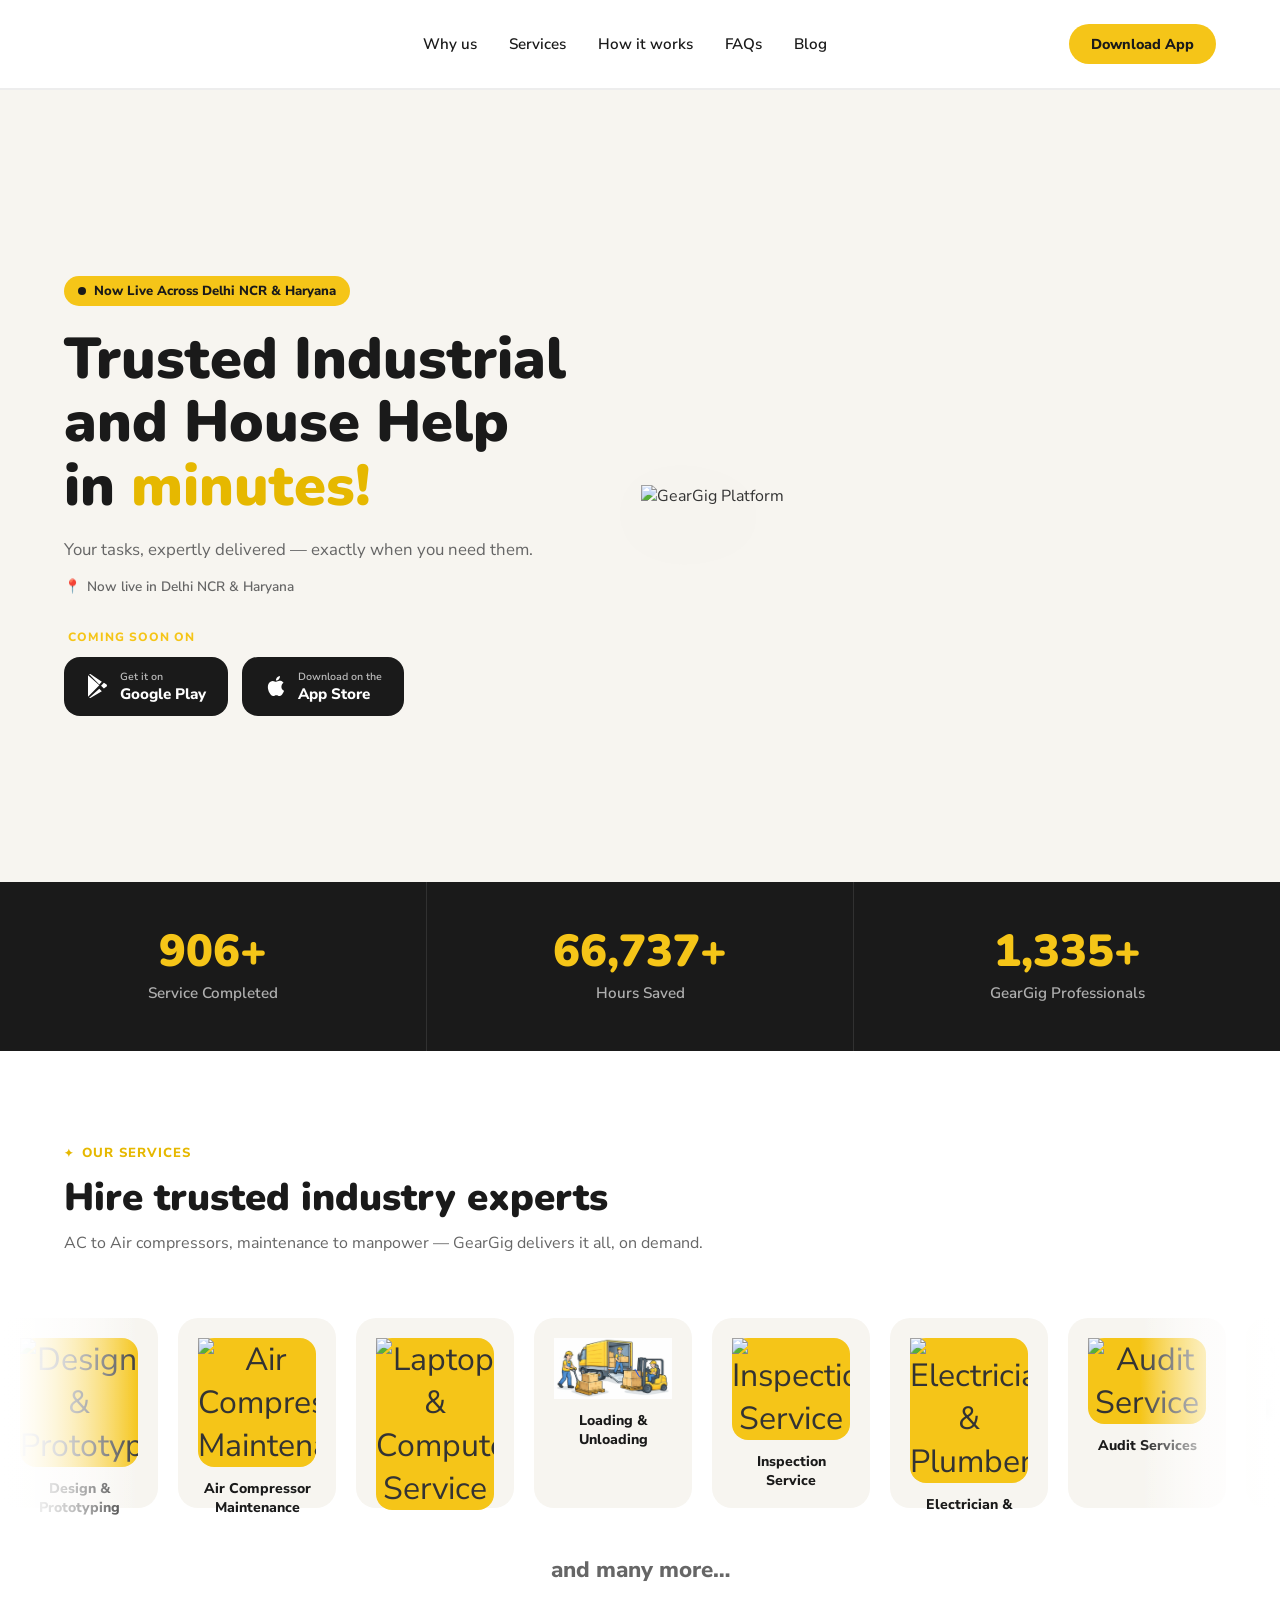
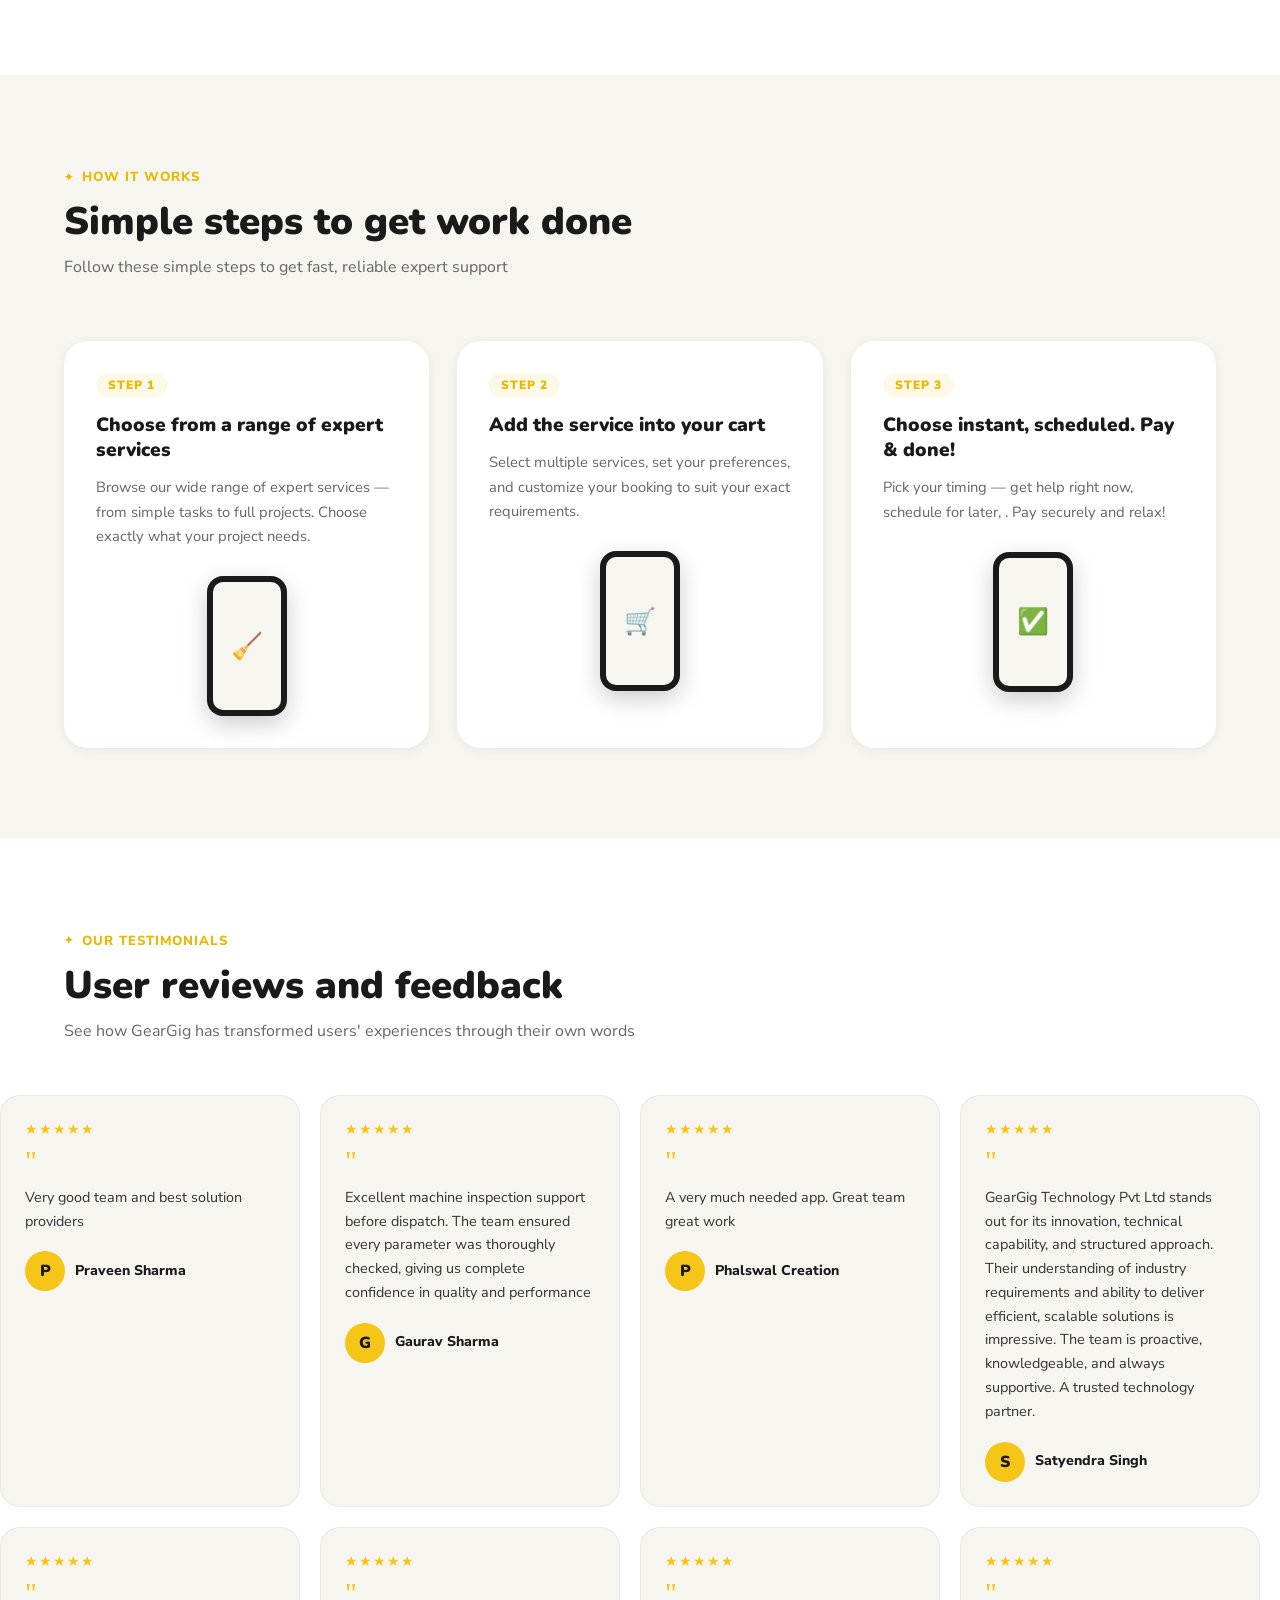
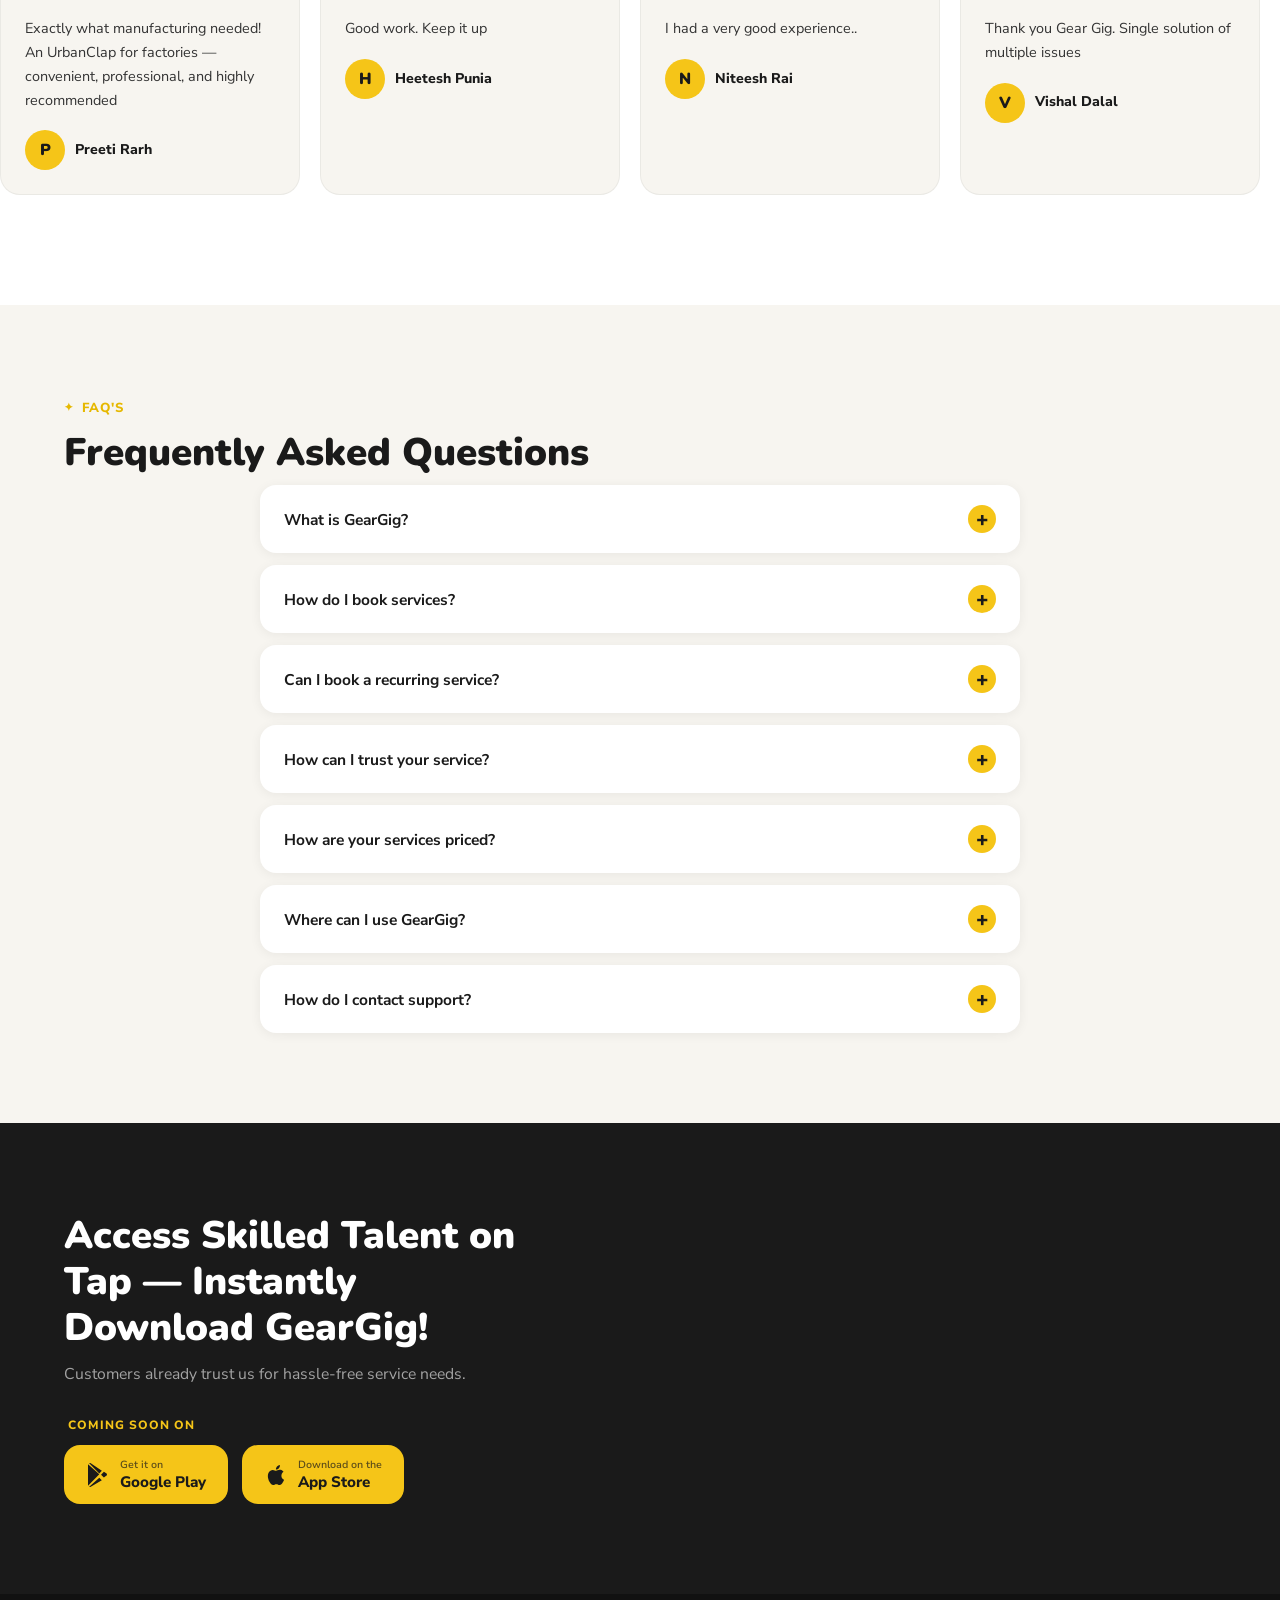
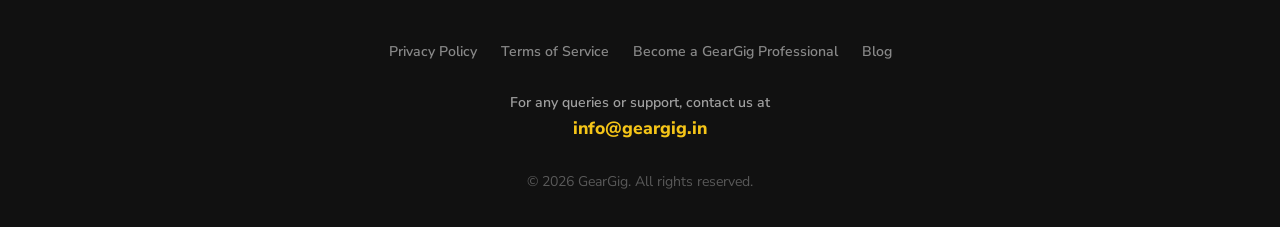
==== geargig/index.html @ 01d82524 "Initial commit - No APKs" ====
<!DOCTYPE html>
<html lang="en">

<head>
  <meta charset="UTF-8" />
  <meta name="viewport" content="width=device-width, initial-scale=1.0" />
  <meta name="description"
    content="GearGig — Trusted on-demand industrial and house help in minutes. Book verified professionals for sweeping, mopping, laundry, bathroom cleaning and more." />
  <meta name="theme-color" content="#F5C518" />
  <title>GearGig — Trusted Industrial and House Help in Minutes</title>

  <!-- Google Fonts -->
  <link rel="preconnect" href="https://fonts.googleapis.com" />
  <link rel="preconnect" href="https://fonts.gstatic.com" crossorigin />
  <link
    href="https://fonts.googleapis.com/css2?family=Nunito:wght@700;800;900&family=Nunito+Sans:wght@400;600;700;800&display=swap"
    rel="stylesheet" />

  <!-- Stylesheets — ORDER MATTERS -->
  <link rel="stylesheet" href="css/variables.css" />
  <link rel="stylesheet" href="css/base.css" />
  <link rel="stylesheet" href="css/navbar.css" />
  <link rel="stylesheet" href="css/hero.css" />
  <link rel="stylesheet" href="css/sections.css" />
</head>

<body>

  <!-- ═══════════════════════════════════════════
     NAVBAR
════════════════════════════════════════════ -->
  <nav class="navbar" id="navbar" role="navigation" aria-label="Main navigation">
    <div class="navbar__inner">

      <a href="#top" class="navbar__logo" aria-label="GearGig Home">
        <img src="./images/logo.png" alt="GearGig Logo" class="navbar__logo-img" />
      </a>

      <ul class="navbar__links" role="list">
        <li><a href="#proof">Why us</a></li>
        <li><a href="#services">Services</a></li>
        <li><a href="#how-it-works">How it works</a></li>
        <li><a href="#faq">FAQs</a></li>
        <li><a href="blog.html">Blog</a></li>
      </ul>

      <a href="/GearGig.apk" download class="navbar__cta">
        Download App
      </a>
      <button class="navbar__hamburger" id="hamburger" aria-label="Toggle menu" aria-expanded="false"
        aria-controls="mobile-menu">
        <span></span><span></span><span></span>
      </button>
    </div>

    <div class="navbar__mobile-menu" id="mobile-menu" role="menu">
      <a href="#proof" role="menuitem">Why us</a>
      <a href="#services" role="menuitem">Services</a>
      <a href="#how-it-works" role="menuitem">How it works</a>
      <a href="#faq" role="menuitem">FAQs</a>
      <a href="blog.html" role="menuitem">Blog</a>
      <a href="#cta" class="navbar__cta" role="menuitem">Download App</a>
    </div>
  </nav>


  <!-- ═══════════════════════════════════════════
     HERO
════════════════════════════════════════════ -->
  <section class="hero" id="top" aria-label="Hero">

    <div class="hero__content fade-in">
      <div class="hero__badge">
        <span class="hero__badge-dot"></span>
        Now Live Across Delhi NCR & Haryana
      </div>
      <h1 class="hero__heading">Trusted Industrial and House Help<br>in <em>minutes!</em></h1>
      <p class="hero__subtext">Your tasks, expertly delivered — exactly when you need them.</p>
      <p class="hero__cities">
        <span>📍</span>
        Now live in Delhi NCR & Haryana
      </p>
      <div class="hero__buttons">
        <div style="display:flex; flex-direction:column; gap:12px;">
          <span style="color:var(--clr-yellow); font-weight:800; font-size:0.75rem; text-transform:uppercase; letter-spacing:1px; margin-left:4px;">Coming Soon On</span>
          <div style="display:flex; gap:14px; flex-wrap:wrap;">
            <a href="#" class="btn-store" aria-label="Get GearGig on Google Play">
              <svg viewBox="0 0 24 24" xmlns="http://www.w3.org/2000/svg">
                <path
                  d="M3.18 23.76c.37.21.8.27 1.21.16l11.44-6.61-2.54-2.54-10.11 8.99zm17.03-10.75c.47-.3.79-.82.79-1.42 0-.6-.31-1.11-.77-1.41L17.9 8.84l-2.85 2.85 2.85 2.85 2.31-1.73zM4.39.08C3.98-.03 3.55.03 3.18.28L13.3 10.4l2.54-2.54L4.39.08zM2 1.37v21.26L13.3 11.33 2 1.37z" />
              </svg>
              <div class="btn-store__text"><small>Get it on</small><strong>Google Play</strong></div>
            </a>
            <a href="#" class="btn-store" aria-label="Download GearGig on the App Store">
              <svg viewBox="0 0 24 24" xmlns="http://www.w3.org/2000/svg">
                <path
                  d="M18.71 19.5c-.83 1.24-1.71 2.45-3.05 2.47-1.34.03-1.77-.79-3.29-.79-1.53 0-2 .77-3.27.82-1.31.05-2.3-1.32-3.14-2.53C4.25 17 2.94 12.45 4.7 9.39c.87-1.52 2.43-2.48 4.12-2.51 1.28-.02 2.5.87 3.29.87.78 0 2.26-1.07 3.8-.91.65.03 2.47.26 3.64 1.98-.09.06-2.17 1.28-2.15 3.81.03 3.02 2.65 4.03 2.68 4.04-.03.07-.42 1.44-1.38 2.83zM13 3.5c.73-.83 1.94-1.46 2.94-1.5.13 1.17-.34 2.35-1.04 3.19-.69.85-1.83 1.51-2.95 1.42-.15-1.15.41-2.35 1.05-3.11z" />
              </svg>
              <div class="btn-store__text"><small>Download on the</small><strong>App Store</strong></div>
            </a>
          </div>
        </div>
      </div>
    </div>

    <div class="hero__visual fade-in" style="transition-delay:0.2s">
      <img src="./images/image11.png" alt="GearGig Platform" class="hero__image" style="width:100%; max-width:550px; height:auto; filter: drop-shadow(0 20px 50px rgba(0,0,0,0.12));">
    </div>
  </section>


  <!-- ═══════════════════════════════════════════
     STATS
════════════════════════════════════════════ -->
  <section class="stats" id="proof" aria-label="Key Statistics">
    <div class="stats__item fade-in">
      <div class="stats__number" data-target="1000">0</div>
      <div class="stats__label">Service Completed</div>
    </div>
    <div class="stats__item fade-in" style="transition-delay:0.1s">
      <div class="stats__number" data-target="75000">0</div>
      <div class="stats__label">Hours Saved</div>
    </div>
    <div class="stats__item fade-in" style="transition-delay:0.2s">
      <div class="stats__number" data-target="1500">0</div>
      <div class="stats__label">GearGig Professionals</div>
    </div>
  </section>


  <!-- ═══════════════════════════════════════════
     SERVICES
════════════════════════════════════════════ -->
  <section class="services" id="services" aria-label="Our Services">
    <div class="services__header">
      <div class="section-label">Our Services</div>
      <h2 class="section-heading fade-in">Hire trusted industry experts</h2>
      <p class="section-subtext fade-in">AC to Air compressors, maintenance to manpower —
GearGig delivers it all, on demand.</p>
    </div>

    <div class="ticker-wrap" aria-hidden="true">
      <div class="ticker-wrap">
        <div class="ticker">
          <!-- Set 1 -->
          <div class="service-card">
            <div class="service-card__icon">
              <img src="./images/image4.jpeg" alt="Design & Prototyping" />
            </div>
            <h3 class="service-card__name">Design &amp; Prototyping</h3>
          </div>

          <div class="service-card">
            <div class="service-card__icon">
              <img src="./images/image3.jpeg" alt="Air Compressor Maintenance" />
            </div>
            <h3 class="service-card__name">Air Compressor Maintenance</h3>
          </div>

          <div class="service-card">
            <div class="service-card__icon">
              <img src="./images/image5.jpeg" alt="Laptop & Computer Service" />
            </div>
            <h3 class="service-card__name">Laptop &amp; Computer Service</h3>
          </div>

          <div class="service-card">
            <div class="service-card__icon">
              <img src="./images/image9.jpg" alt="Loading & Unloading" />
            </div>
            <h3 class="service-card__name">Loading &amp; Unloading</h3>
          </div>

          <div class="service-card">
            <div class="service-card__icon">
              <img src="./images/image8.jpeg" alt="Inspection Service" />
            </div>
            <h3 class="service-card__name">Inspection Service</h3>
          </div>

          <div class="service-card">
            <div class="service-card__icon">
              <img src="./images/image2.jpeg" alt="Electrician & Plumber" />
            </div>
            <h3 class="service-card__name">Electrician &amp; Plumber</h3>
          </div>

          <div class="service-card">
            <div class="service-card__icon">
              <img src="./images/image10.jpeg" alt="Audit Service" />
            </div>
            <h3 class="service-card__name">Audit Services</h3>
          </div>

          <div class="service-card">
            <div class="service-card__icon">
              <img src="./images/image12.jpg" alt="Industrial & Manpower" />
            </div>
            <h3 class="service-card__name">Industrial &amp; Manpower</h3>
          </div>

          <!-- Set 2 -->
          <div class="service-card" aria-hidden="true">
            <div class="service-card__icon">
              <img src="./images/image4.jpeg" alt="Design & Prototyping" />
            </div>
            <h3 class="service-card__name">Design &amp; Prototyping</h3>
          </div>

          <div class="service-card" aria-hidden="true">
            <div class="service-card__icon">
              <img src="./images/image3.jpeg" alt="Air Compressor Maintenance" />
            </div>
            <h3 class="service-card__name">Air Compressor Maintenance</h3>
          </div>

          <div class="service-card" aria-hidden="true">
            <div class="service-card__icon">
              <img src="./images/image5.jpeg" alt="Laptop & Computer Service" />
            </div>
            <h3 class="service-card__name">Laptop &amp; Computer Service</h3>
          </div>

          <div class="service-card" aria-hidden="true">
            <div class="service-card__icon">
              <img src="./images/image9.jpg" alt="Loading & Unloading" />
            </div>
            <h3 class="service-card__name">Loading &amp; Unloading</h3>
          </div>

          <div class="service-card" aria-hidden="true">
            <div class="service-card__icon">
              <img src="./images/image8.jpeg" alt="Inspection Service" />
            </div>
            <h3 class="service-card__name">Inspection Service</h3>
          </div>

          <div class="service-card" aria-hidden="true">
            <div class="service-card__icon">
              <img src="./images/image2.jpeg" alt="Electrician & Plumber" />
            </div>
            <h3 class="service-card__name">Electrician &amp; Plumber</h3>
          </div>

          <div class="service-card">
            <div class="service-card__icon">
              <img src="./images/image10.jpeg" alt="Audit Service" />
            </div>
            <h3 class="service-card__name">Audit Services</h3>
          </div>

          <div class="service-card">
            <div class="service-card__icon">
              <img src="./images/image12.jpg" alt="Industrial & Manpower" />
            </div>
            <h3 class="service-card__name">Industrial &amp; Manpower</h3>
          </div>
        </div>
      </div>
    </div>

    <p class="services__more">and many more…</p>
  </section>


  <!-- ═══════════════════════════════════════════
     HOW IT WORKS
════════════════════════════════════════════ -->
  <section class="how-it-works" id="how-it-works" aria-label="How It Works">
    <div class="section-label">How it works</div>
    <h2 class="section-heading fade-in">Simple steps to get work done</h2>
    <p class="section-subtext fade-in">Follow these simple steps to get fast, reliable expert support</p>

    <div class="steps-grid">
      <article class="step-card fade-in">
        <div class="step-card__number">Step 1</div>
        <h3 class="step-card__title">Choose from a range of expert services</h3>
        <p class="step-card__desc">Browse our wide range of expert services — from simple tasks to full projects. Choose exactly what your project needs.</p>
        <div class="step-card__illustration" aria-hidden="true">
          <div class="step-phone-mini">
            <div class="step-phone-mini__screen">🧹</div>
          </div>
        </div>
      </article>

      <article class="step-card fade-in" style="transition-delay:0.12s">
        <div class="step-card__number">Step 2</div>
        <h3 class="step-card__title">Add the service into your cart</h3>
        <p class="step-card__desc">Select multiple services, set your preferences, and customize your booking to suit
          your exact requirements.</p>
        <div class="step-card__illustration" aria-hidden="true">
          <div class="step-phone-mini">
            <div class="step-phone-mini__screen">🛒</div>
          </div>
        </div>
      </article>

      <article class="step-card fade-in" style="transition-delay:0.24s">
        <div class="step-card__number">Step 3</div>
        <h3 class="step-card__title">Choose instant, scheduled. Pay &amp; done!</h3>
        <p class="step-card__desc">Pick your timing — get help right now, schedule for later, 
          . Pay securely and relax!</p>
        <div class="step-card__illustration" aria-hidden="true">
          <div class="step-phone-mini">
            <div class="step-phone-mini__screen">✅</div>
          </div>
        </div>
      </article>
    </div>
  </section>


  <!-- ═══════════════════════════════════════════
     TESTIMONIALS
════════════════════════════════════════════ -->
  <section class="testimonials" id="testimonials" aria-label="User Reviews">
    <div class="testimonials__header">
      <div class="section-label">Our Testimonials</div>
      <h2 class="section-heading fade-in">User reviews and feedback</h2>
      <p class="section-subtext fade-in">See how GearGig has transformed users' experiences through their own words</p>
    </div>

    <!-- Row 1 — scrolls LEFT -->
    <div class="reviews-track" aria-hidden="true">
      <div class="reviews-row reviews-row--left">
        <article class="review-card">
          <div class="review-card__stars">★★★★★</div>
          <div class="review-card__quote">"</div>
          <p class="review-card__text">Very good team and best solution providers</p>
          <div class="review-card__author">
            <div class="review-card__avatar">P</div>
            <div>
              <div class="review-card__name">Praveen Sharma</div>
            </div>
          </div>
        </article>
        <article class="review-card">
          <div class="review-card__stars">★★★★★</div>
          <div class="review-card__quote">"</div>
          <p class="review-card__text">Excellent machine inspection support before dispatch. The team ensured every parameter was thoroughly checked, giving us complete confidence in quality and performance</p>
          <div class="review-card__author">
            <div class="review-card__avatar">G</div>
            <div>
              <div class="review-card__name">Gaurav Sharma</div>
            </div>
          </div>
        </article>
        <article class="review-card">
          <div class="review-card__stars">★★★★★</div>
          <div class="review-card__quote">"</div>
          <p class="review-card__text">A very much needed app. Great team great work</p>
          <div class="review-card__author">
            <div class="review-card__avatar">P</div>
            <div>
              <div class="review-card__name">Phalswal Creation</div>
            </div>
          </div>
        </article>
        <article class="review-card">
          <div class="review-card__stars">★★★★★</div>
          <div class="review-card__quote">"</div>
          <p class="review-card__text">GearGig Technology Pvt Ltd stands out for its innovation, technical capability, and structured approach. Their understanding of industry requirements and ability to deliver efficient, scalable solutions is impressive. The team is proactive, knowledgeable, and always supportive. A trusted technology partner.</p>
          <div class="review-card__author">
            <div class="review-card__avatar">S</div>
            <div>
              <div class="review-card__name">Satyendra Singh</div>
            </div>
          </div>
        </article>
        <article class="review-card">
          <div class="review-card__stars">★★★★☆</div>
          <div class="review-card__quote">"</div>
          <p class="review-card__text">Very good experience.. Very much Satisfied</p>
          <div class="review-card__author">
            <div class="review-card__avatar">A</div>
            <div>
              <div class="review-card__name">Asim Ansari</div>
            </div>
          </div>
        </article>
        <!-- Duplicate set for seamless loop -->
        <article class="review-card">
          <div class="review-card__stars">★★★★★</div>
          <div class="review-card__quote">"</div>
          <p class="review-card__text">Very good team and best solution providers</p>
          <div class="review-card__author">
            <div class="review-card__avatar">P</div>
            <div>
              <div class="review-card__name">Praveen Sharma</div>
            </div>
          </div>
        </article>
        <article class="review-card">
          <div class="review-card__stars">★★★★★</div>
          <div class="review-card__quote">"</div>
          <p class="review-card__text">Excellent machine inspection support before dispatch. The team ensured every parameter was thoroughly checked, giving us complete confidence in quality and performance</p>
          <div class="review-card__author">
            <div class="review-card__avatar">G</div>
            <div>
              <div class="review-card__name">Gaurav Sharma</div>
            </div>
          </div>
        </article>
        <article class="review-card">
          <div class="review-card__stars">★★★★★</div>
          <div class="review-card__quote">"</div>
          <p class="review-card__text">A very much needed app. Great team great work</p>
          <div class="review-card__author">
            <div class="review-card__avatar">P</div>
            <div>
              <div class="review-card__name">Phalswal Creation</div>
            </div>
          </div>
        </article>
        <article class="review-card">
          <div class="review-card__stars">★★★★★</div>
          <div class="review-card__quote">"</div>
          <p class="review-card__text">GearGig Technology Pvt Ltd stands out for its innovation, technical capability, and structured approach. Their understanding of industry requirements and ability to deliver efficient, scalable solutions is impressive. The team is proactive, knowledgeable, and always supportive. A trusted technology partner.</p>
          <div class="review-card__author">
            <div class="review-card__avatar">S</div>
            <div>
              <div class="review-card__name">Satyendra Singh</div>
            </div>
          </div>
        </article>
        <article class="review-card">
          <div class="review-card__stars">★★★★☆</div>
          <div class="review-card__quote">"</div>
          <p class="review-card__text">Very good experience.. Very much Satisfied</p>
          <div class="review-card__author">
            <div class="review-card__avatar">A</div>
            <div>
              <div class="review-card__name">Asim Ansari</div>
            </div>
          </div>
        </article>
      </div>
    </div>

    <!-- Row 2 — scrolls RIGHT -->
    <div class="reviews-track" aria-hidden="true">
      <div class="reviews-row reviews-row--right">
        <article class="review-card">
          <div class="review-card__stars">★★★★★</div>
          <div class="review-card__quote">"</div>
          <p class="review-card__text">Exactly what manufacturing needed! An UrbanClap for factories — convenient, professional, and highly recommended</p>
          <div class="review-card__author">
            <div class="review-card__avatar">P</div>
            <div>
              <div class="review-card__name">Preeti Rarh</div>
            </div>
          </div>
        </article>
        <article class="review-card">
          <div class="review-card__stars">★★★★★</div>
          <div class="review-card__quote">"</div>
          <p class="review-card__text">Good work. Keep it up</p>
          <div class="review-card__author">
            <div class="review-card__avatar">H</div>
            <div>
              <div class="review-card__name">Heetesh Punia</div>
            </div>
          </div>
        </article>
        <article class="review-card">
          <div class="review-card__stars">★★★★★</div>
          <div class="review-card__quote">"</div>
          <p class="review-card__text">I had a very good experience..</p>
          <div class="review-card__author">
            <div class="review-card__avatar">N</div>
            <div>
              <div class="review-card__name">Niteesh Rai</div>
            </div>
          </div>
        </article>
        <article class="review-card">
          <div class="review-card__stars">★★★★★</div>
          <div class="review-card__quote">"</div>
          <p class="review-card__text">Thank you Gear Gig. Single solution of multiple issues</p>
          <div class="review-card__author">
            <div class="review-card__avatar">V</div>
            <div>
              <div class="review-card__name">Vishal Dalal</div>
            </div>
          </div>
        </article>
        <article class="review-card">
          <div class="review-card__stars">★★★★★</div>
          <div class="review-card__quote">"</div>
          <p class="review-card__text">Very good service</p>
          <div class="review-card__author">
            <div class="review-card__avatar">A</div>
            <div>
              <div class="review-card__name">Amit Kumar</div>
            </div>
          </div>
        </article>
        <!-- Duplicate set for seamless loop -->
        <article class="review-card">
          <div class="review-card__stars">★★★★★</div>
          <div class="review-card__quote">"</div>
          <p class="review-card__text">Exactly what manufacturing needed! An UrbanClap for factories — convenient, professional, and highly recommended</p>
          <div class="review-card__author">
            <div class="review-card__avatar">P</div>
            <div>
              <div class="review-card__name">Preeti Rarh</div>
            </div>
          </div>
        </article>
        <article class="review-card">
          <div class="review-card__stars">★★★★★</div>
          <div class="review-card__quote">"</div>
          <p class="review-card__text">Good work. Keep it up</p>
          <div class="review-card__author">
            <div class="review-card__avatar">H</div>
            <div>
              <div class="review-card__name">Heetesh Punia</div>
            </div>
          </div>
        </article>
        <article class="review-card">
          <div class="review-card__stars">★★★★★</div>
          <div class="review-card__quote">"</div>
          <p class="review-card__text">I had a very good experience..</p>
          <div class="review-card__author">
            <div class="review-card__avatar">N</div>
            <div>
              <div class="review-card__name">Niteesh Rai</div>
            </div>
          </div>
        </article>
        <article class="review-card">
          <div class="review-card__stars">★★★★★</div>
          <div class="review-card__quote">"</div>
          <p class="review-card__text">Thank you Gear Gig. Single solution of multiple issues</p>
          <div class="review-card__author">
            <div class="review-card__avatar">V</div>
            <div>
              <div class="review-card__name">Vishal Dalal</div>
            </div>
          </div>
        </article>
        <article class="review-card">
          <div class="review-card__stars">★★★★★</div>
          <div class="review-card__quote">"</div>
          <p class="review-card__text">Very good service</p>
          <div class="review-card__author">
="review-card__avatar">A</div>
            <div>
              <div class="review-card__name">Amit Kumar</div>
            </div>
          </div>
        </article>
      </div>
    </div>
  </section>


  <!-- ═══════════════════════════════════════════
     FAQ
════════════════════════════════════════════ -->
  <section class="faq" id="faq" aria-label="Frequently Asked Questions">
    <div class="section-label">FAQ's</div>
    <h2 class="section-heading fade-in">Frequently Asked Questions</h2>

    <div class="faq__list">

      <div class="faq__item">
        <button class="faq__question" aria-expanded="false">
          What is GearGig?
          <span class="faq__toggle">+</span>
        </button>
        <div class="faq__answer">GearGig is an on-demand home services platform that connects you with verified,
          professional house help in minutes. Whether you need daily cleaning, deep cleaning, laundry, or bathroom
          scrubbing — GearGig has you covered with just a few taps.</div>
      </div>

      <div class="faq__item">
        <button class="faq__question" aria-expanded="false">
          How do I book services?
          <span class="faq__toggle">+</span>
        </button>
        <div class="faq__answer">Simply download the GearGig app, browse available services, add them to your cart,
          choose your timing (instant, scheduled, or recurring), and confirm your booking. Help arrives in minutes!
        </div>
      </div>

      <div class="faq__item">
        <button class="faq__question" aria-expanded="false">
          Can I book a recurring service?
          <span class="faq__toggle">+</span>
        </button>
        <div class="faq__answer">Yes! GearGig lets you set up recurring bookings — daily, weekly, or on a custom
          schedule. Your assigned professional shows up consistently so you never have to worry about your home.</div>
      </div>

      <div class="faq__item">
        <button class="faq__question" aria-expanded="false">
          How can I trust your service?
          <span class="faq__toggle">+</span>
        </button>
        <div class="faq__answer">All GearGig Professionals undergo thorough background verification and training before
          joining our platform. Your safety and satisfaction are our top priorities, and every professional is rated
          after each visit.</div>
      </div>

      <div class="faq__item">
        <button class="faq__question" aria-expanded="false">
          How are your services priced?
          <span class="faq__toggle">+</span>
        </button>
        <div class="faq__answer">GearGig offers transparent, competitive pricing with no hidden charges. You can see the
          exact cost before confirming your booking — great value guaranteed.</div>
      </div>

      <div class="faq__item">
        <button class="faq__question" aria-expanded="false">
          Where can I use GearGig?
          <span class="faq__toggle">+</span>
        </button>
        <div class="faq__answer">GearGig is currently live in Delhi NCR, Bengaluru, Mumbai, Hyderabad, Chennai, Pune,
          and Kolkata. We're rapidly expanding to more cities — stay tuned!</div>
      </div>

      <div class="faq__item">
        <button class="faq__question" aria-expanded="false">
          How do I contact support?
          <span class="faq__toggle">+</span>
        </button>
        <div class="faq__answer">Reach our support team through the Help section in the GearGig app, or email us at
          support@geargig.com. We're available 7 days a week.</div>
      </div>

    </div>
  </section>


  <!-- ═══════════════════════════════════════════
     CTA BANNER
════════════════════════════════════════════ -->
  <section class="cta-banner" id="cta" aria-label="Download App">
    <div>
      <h2 class="cta-banner__heading">Access Skilled Talent on Tap — Instantly<br>Download GearGig!</h2>
      <p class="cta-banner__subtext">Customers already trust us for hassle-free service needs.</p>
      <div class="cta-banner__buttons">
        <div style="display:flex; flex-direction:column; gap:12px;">
          <span style="color:var(--clr-yellow); font-weight:800; font-size:0.75rem; text-transform:uppercase; letter-spacing:1px; margin-left:4px;">Coming Soon On</span>
          <div style="display:flex; gap:14px; flex-wrap:wrap;">
            <a href="#" class="btn-store btn-store--yellow" aria-label="Get GearGig on Google Play">
              <svg viewBox="0 0 24 24" xmlns="http://www.w3.org/2000/svg">
                <path
                  d="M3.18 23.76c.37.21.8.27 1.21.16l11.44-6.61-2.54-2.54-10.11 8.99zm17.03-10.75c.47-.3.79-.82.79-1.42 0-.6-.31-1.11-.77-1.41L17.9 8.84l-2.85 2.85 2.85 2.85 2.31-1.73zM4.39.08C3.98-.03 3.55.03 3.18.28L13.3 10.4l2.54-2.54L4.39.08zM2 1.37v21.26L13.3 11.33 2 1.37z" />
              </svg>
              <div class="btn-store__text"><small>Get it on</small><strong>Google Play</strong></div>
            </a>
            <a href="#" class="btn-store btn-store--yellow" aria-label="Download GearGig on the App Store">
              <svg viewBox="0 0 24 24" xmlns="http://www.w3.org/2000/svg">
                <path
                  d="M18.71 19.5c-.83 1.24-1.71 2.45-3.05 2.47-1.34.03-1.77-.79-3.29-.79-1.53 0-2 .77-3.27.82-1.31.05-2.3-1.32-3.14-2.53C4.25 17 2.94 12.45 4.7 9.39c.87-1.52 2.43-2.48 4.12-2.51 1.28-.02 2.5.87 3.29.87.78 0 2.26-1.07 3.8-.91.65.03 2.47.26 3.64 1.98-.09.06-2.17 1.28-2.15 3.81.03 3.02 2.65 4.03 2.68 4.04-.03.07-.42 1.44-1.38 2.83zM13 3.5c.73-.83 1.94-1.46 2.94-1.5.13 1.17-.34 2.35-1.04 3.19-.69.85-1.83 1.51-2.95 1.42-.15-1.15.41-2.35 1.05-3.11z" />
              </svg>
              <div class="btn-store__text"><small>Download on the</small><strong>App Store</strong></div>
            </a>
          </div>
        </div>
      </div>
    </div>
  </section>


  <!-- ═══════════════════════════════════════════
     FOOTER
════════════════════════════════════════════ -->
  <footer class="footer" role="contentinfo">
    
    <nav class="footer__links" aria-label="Footer navigation">
      <a href="privacy-policy.html">Privacy Policy</a>
      <a href="terms-of-service.html">Terms of Service</a>
      <a href="app-release.apk" download>Become a GearGig Professional</a>
      <a href="blog.html">Blog</a>
    </nav>
    <div class="footer__contact">
      <p>For any queries or support, contact us at</p>
      <a href="mailto:info@geargig.in">info@geargig.in</a>
    </div>
    <p class="footer__copy">© 2026 GearGig. All rights reserved.</p>
  </footer>


  <!-- ═══════════════════════════════════════════
     SCRIPTS — deferred, end of body
════════════════════════════════════════════ -->
  <script src="js/navbar.js"></script>
  <script src="js/animations.js"></script>
  <script src="js/faq.js"></script>

</body>

</html>
---- geargig/css/variables.css ----
/* ============================================
   GearGig — Design Tokens & CSS Variables
   ============================================ */

:root {
  /* Brand Colors */
  --clr-yellow:       #F5C518;
  --clr-yellow-dark:  #e6b800;
  --clr-yellow-light: #fef9e7;
  --clr-black:        #111111;
  --clr-dark:         #1a1a1a;
  --clr-gray-bg:      #f7f5f0;
  --clr-white:        #ffffff;
  --clr-text:         #333333;
  --clr-text-light:   #666666;
  --clr-text-muted:   rgba(255,255,255,0.6);

  /* Typography */
  --font-display: 'Nunito', sans-serif;
  --font-body:    'Nunito Sans', sans-serif;

  /* Spacing */
  --space-xs:  8px;
  --space-sm:  14px;
  --space-md:  24px;
  --space-lg:  40px;
  --space-xl:  60px;
  --space-2xl: 90px;

  /* Border Radius */
  --radius-sm:   8px;
  --radius-md:   16px;
  --radius-lg:   24px;
  --radius-xl:   36px;
  --radius-pill: 50px;

  /* Shadows */
  --shadow-sm: 0 2px 12px rgba(0,0,0,0.06);
  --shadow-md: 0 8px 30px rgba(0,0,0,0.12);
  --shadow-lg: 0 16px 48px rgba(0,0,0,0.16);
  --shadow-xl: 0 40px 80px rgba(0,0,0,0.25);

  /* Transitions */
  --transition-fast:   0.2s ease;
  --transition-normal: 0.35s ease;
  --transition-slow:   0.6s ease;

  /* Layout */
  --section-pad: 90px 5%;
}
---- geargig/css/base.css ----
/* ============================================
   GearGig — Reset & Base
   ============================================ */

*, *::before, *::after {
  margin: 0; padding: 0; box-sizing: border-box;
}

html { scroll-behavior: smooth; font-size: 16px; }

body {
  font-family: var(--font-body);
  color: var(--clr-text);
  background: var(--clr-white);
  overflow-x: hidden;
  -webkit-font-smoothing: antialiased;
}

img, svg { display: block; max-width: 100%; }
a  { text-decoration: none; color: inherit; }
ul { list-style: none; }
button { cursor: pointer; border: none; background: none; font-family: inherit; }

/* ── Shared section labels ── */
.section-label {
  display: inline-flex; align-items: center; gap: 8px;
  font-weight: 800; font-size: 0.82rem;
  color: var(--clr-yellow-dark);
  letter-spacing: 1px; text-transform: uppercase; margin-bottom: 14px;
}
.section-label::before { content: "✦"; font-size: 0.7rem; }

.section-heading {
  font-family: var(--font-display); font-weight: 900;
  font-size: clamp(1.8rem, 3vw, 2.6rem);
  color: var(--clr-dark); line-height: 1.15; margin-bottom: 10px;
}

.section-subtext {
  color: var(--clr-text-light); font-size: 1rem;
  line-height: 1.7; margin-bottom: 50px;
}

/* ── Store buttons (reused in hero + cta) ── */
.btn-store {
  display: inline-flex; align-items: center; gap: 10px;
  background: var(--clr-dark); color: var(--clr-white);
  padding: 12px 22px; border-radius: var(--radius-md);
  transition: transform var(--transition-fast), box-shadow var(--transition-fast);
  flex-shrink: 0;
}
.btn-store:hover { transform: translateY(-3px); box-shadow: 0 8px 24px rgba(0,0,0,0.25); }
.btn-store svg { width: 24px; height: 24px; fill: var(--clr-white); flex-shrink: 0; }
.btn-store__text small { display: block; font-size: 0.65rem; font-weight: 600; opacity: 0.7; }
.btn-store__text strong { display: block; font-size: 0.95rem; font-weight: 800; }

.btn-store--yellow { background: var(--clr-yellow); color: var(--clr-dark); }
.btn-store--yellow svg { fill: var(--clr-dark); }
.btn-store--yellow:hover { box-shadow: 0 8px 24px rgba(245,197,24,0.45); }

/* ── Scroll fade-in ── */
.fade-in {
  opacity: 0; transform: translateY(28px);
  transition: opacity var(--transition-slow), transform var(--transition-slow);
}
.fade-in.visible { opacity: 1; transform: translateY(0); }
---- geargig/css/navbar.css ----
/* ============================================
   GearGig — Navbar
   ============================================ */

.navbar {
  position: sticky; top: 0; z-index: 200;
  background: rgba(255,255,255,0.97);
  backdrop-filter: blur(12px);
  border-bottom: 1px solid rgba(0,0,0,0.07);
}

.navbar__inner {
  display: flex; align-items: center; justify-content: space-between;
  padding: 14px 5%; max-width: 1280px; margin: 0 auto;
}

/* Logo */
.navbar__logo { display: flex; align-items: center; gap: 10px; }
/* Navbar logo container */
.navbar__logo {
  display: flex;
  align-items: center;
  text-decoration: none;
  height: 60px; /* match your navbar height */
}

/* Logo image styling */
.navbar__logo-img {
  height: 200px;
  width: auto;
  object-fit: contain;
  display: block;
  transition: transform 0.3s ease, opacity 0.3s ease;
}

/* Hover effect */
.navbar__logo:hover .navbar__logo-img {
  transform: scale(1.05);
  opacity: 0.9;
}
.navbar__logo-text {
  font-family: var(--font-display); font-weight: 900;
  font-size: 1.6rem; color: var(--clr-dark); letter-spacing: -0.5px;
}

/* Links */
.navbar__links { display: flex; align-items: center; gap: 32px; }
.navbar__links a {
  font-weight: 600; font-size: 0.95rem; color: var(--clr-dark);
  position: relative; transition: color var(--transition-fast);
}
.navbar__links a::after {
  content: ''; position: absolute; bottom: -3px; left: 0;
  width: 0; height: 2px; background: var(--clr-yellow);
  border-radius: 2px; transition: width var(--transition-fast);
}
.navbar__links a:hover { color: var(--clr-yellow-dark); }
.navbar__links a:hover::after { width: 100%; }

/* CTA */
.navbar__cta {
  background: var(--clr-yellow); color: var(--clr-dark);
  font-weight: 800; font-size: 0.9rem;
  padding: 10px 22px; border-radius: var(--radius-pill);
  transition: transform var(--transition-fast), box-shadow var(--transition-fast);
}
.navbar__cta:hover { transform: translateY(-2px); box-shadow: 0 6px 20px rgba(245,197,24,0.5); }

/* Hamburger */
.navbar__hamburger {
  display: none; flex-direction: column; gap: 5px; padding: 4px;
}
.navbar__hamburger span {
  display: block; width: 24px; height: 2.5px;
  background: var(--clr-dark); border-radius: 2px;
  transition: transform var(--transition-fast), opacity var(--transition-fast);
}
.navbar__hamburger.active span:nth-child(1) { transform: translateY(7.5px) rotate(45deg); }
.navbar__hamburger.active span:nth-child(2) { opacity: 0; }
.navbar__hamburger.active span:nth-child(3) { transform: translateY(-7.5px) rotate(-45deg); }

/* Mobile Menu */
.navbar__mobile-menu {
  display: flex; flex-direction: column;
  background: var(--clr-white);
  border-top: 1px solid rgba(0,0,0,0.07);
  padding: 0 5%;
  max-height: 0; overflow: hidden;
  transition: max-height var(--transition-normal), padding var(--transition-normal);
}
.navbar__mobile-menu.open { max-height: 360px; padding: 12px 5% 20px; }
.navbar__mobile-menu a {
  font-weight: 700; font-size: 1rem; color: var(--clr-dark);
  padding: 12px 0; border-bottom: 1px solid rgba(0,0,0,0.06);
  transition: color var(--transition-fast);
}
.navbar__mobile-menu a:hover { color: var(--clr-yellow-dark); }
.navbar__mobile-menu .navbar__cta {
  margin-top: 14px; text-align: center; border-radius: var(--radius-md);
  border-bottom: none;
}

@media (max-width: 768px) {
  .navbar__links, .navbar__cta { display: none; }
  .navbar__hamburger { display: flex; }
}
---- geargig/css/hero.css ----
/* ============================================
   GearGig — Hero Section
   ============================================ */

.hero {
  background: var(--clr-gray-bg);
  padding: 80px 5% 60px;
  display: flex; align-items: center;
  justify-content: space-between; gap: 40px;
  min-height: 88vh; overflow: hidden;
}

/* Left */
.hero__content { max-width: 540px; flex: 1; }

.hero__badge {
  display: inline-flex; align-items: center; gap: 8px;
  background: var(--clr-yellow); color: var(--clr-dark);
  font-weight: 800; font-size: 0.82rem;
  padding: 6px 14px; border-radius: var(--radius-pill);
  margin-bottom: 22px;
}
.hero__badge-dot {
  width: 8px; height: 8px; background: var(--clr-dark);
  border-radius: 50%; animation: dot-pulse 2s infinite;
}
@keyframes dot-pulse {
  0%,100% { transform: scale(1); opacity: 1; }
  50%      { transform: scale(1.5); opacity: 0.5; }
}

.hero__heading {
  font-family: var(--font-display); font-weight: 900;
  font-size: clamp(2.4rem, 4.5vw, 3.8rem);
  line-height: 1.1; color: var(--clr-dark); margin-bottom: 18px;
}
.hero__heading em { font-style: normal; color: var(--clr-yellow-dark); }

.hero__subtext {
  font-size: 1.05rem; color: var(--clr-text-light);
  line-height: 1.7; margin-bottom: 12px;
}

.hero__cities {
  font-size: 0.85rem; color: var(--clr-text-light); font-weight: 600;
  margin-bottom: 32px; display: flex; align-items: flex-start; gap: 6px; line-height: 1.5;
}

.hero__buttons { display: flex; gap: 14px; flex-wrap: wrap; }

/* Right — Visual Asset */
.hero__visual {
  flex: 1.2; max-width: 600px; position: relative;
  display: flex; justify-content: center;
  align-items: center;
}

.hero__image {
  width: 100%;
  height: auto;
  object-fit: contain;
  animation: float 6s ease-in-out infinite;
}

@keyframes float {
  0%, 100% { transform: translateY(0); }
  50% { transform: translateY(-15px); }
}

/* Floating cards (Hidden as requested) */
.float-card {
  display: none;
}

@media (max-width: 768px) {
  .hero { flex-direction: column; text-align: center; min-height: auto; padding: 60px 5% 50px; }
  .hero__cities, .hero__buttons { justify-content: center; }
  .hero__visual { display: none; }
}
---- geargig/css/sections.css ----
/* ============================================
   GearGig — All Sections
   ============================================ */

/* ══ STATS ══════════════════════════════════ */
.stats {
  background: var(--clr-dark);
  display: flex; justify-content: center; flex-wrap: wrap;
}
.stats__item {
  flex: 1; min-width: 200px; text-align: center;
  padding: 48px 20px;
  border-right: 1px solid rgba(255,255,255,0.1);
}
.stats__item:last-child { border-right: none; }
.stats__number {
  font-family: var(--font-display); font-weight: 900;
  font-size: 2.8rem; color: var(--clr-yellow); line-height: 1;
}
.stats__label {
  font-size: 0.95rem; color: rgba(255,255,255,0.65);
  margin-top: 8px; font-weight: 600;
}

/* ══ SERVICES ════════════════════════════════ */
.services {
  padding: var(--space-2xl) 0;
  background: var(--clr-white); overflow: hidden;
}
.services__header { padding: 0 5%; margin-bottom: 46px; }

.ticker-wrap { position: relative; overflow: hidden; }
.ticker-wrap::before,
.ticker-wrap::after {
  content: ''; position: absolute; top: 0;
  width: 140px; height: 100%; z-index: 2; pointer-events: none;
}
.ticker-wrap::before { left: 0;  background: linear-gradient(to right, var(--clr-white), transparent); }
.ticker-wrap::after  { right: 0; background: linear-gradient(to left,  var(--clr-white), transparent); }

.ticker {
  display: flex; gap: 20px; width: max-content;
  animation: ticker-slide 30s linear infinite;
  padding: 10px 0;
}
.ticker:hover { animation-play-state: paused; }
@keyframes ticker-slide {
  from { transform: translateX(0); }
  to   { transform: translateX(-50%); }
}

.service-card {
  height: 190px; background: var(--clr-gray-bg); border-radius: 20px;
  padding: 20px; width: 158px; flex-shrink: 0; text-align: center;
  transition: transform var(--transition-fast), box-shadow var(--transition-fast);
}
.service-card:hover { transform: translateY(-6px); box-shadow: var(--shadow-lg); }
.service-card__icon {
  border-radius: var(--radius-md);
  background: var(--clr-yellow); margin: 0 auto 12px;
  display: flex; align-items: center; justify-content: center; font-size: 2rem;
}
.service-card__name { font-weight: 800; font-size: 0.88rem; color: var(--clr-dark); }

.services__more {
  text-align: center; margin-top: 36px; padding: 0 5%;
  font-size: 1.4rem; font-weight: 800; color: var(--clr-text-light);
}

/* ══ HOW IT WORKS ════════════════════════════ */
.how-it-works {
  padding: var(--space-2xl) 5%;
  background: var(--clr-gray-bg);
}
.steps-grid {
  display: grid;
  grid-template-columns: repeat(auto-fit, minmax(280px, 1fr));
  gap: 28px; margin-top: 60px;
}
.step-card {
  background: var(--clr-white); border-radius: var(--radius-lg);
  padding: 32px; box-shadow: var(--shadow-sm);
  transition: transform var(--transition-fast), box-shadow var(--transition-fast);
}
.step-card:hover { transform: translateY(-4px); box-shadow: var(--shadow-md); }
.step-card__number {
  display: inline-block; font-weight: 900; font-size: 0.75rem;
  color: var(--clr-yellow-dark); letter-spacing: 1px; text-transform: uppercase;
  background: var(--clr-yellow-light); padding: 4px 12px;
  border-radius: var(--radius-pill); margin-bottom: 16px;
}
.step-card__title {
  font-family: var(--font-display); font-weight: 900;
  font-size: 1.2rem; color: var(--clr-dark); margin-bottom: 12px; line-height: 1.3;
}
.step-card__desc { color: var(--clr-text-light); font-size: 0.92rem; line-height: 1.65; }
.step-card__illustration {
  margin-top: 28px; display: flex; justify-content: center;
}
.step-phone-mini {
  width: 80px; height: 140px; background: var(--clr-dark);
  border-radius: var(--radius-md); display: flex; align-items: center;
  justify-content: center; box-shadow: 0 8px 24px rgba(0,0,0,0.2);
}
.step-phone-mini__screen {
  width: 68px; height: 128px; background: var(--clr-gray-bg);
  border-radius: 10px; display: flex; align-items: center;
  justify-content: center; font-size: 1.6rem;
}

/* ══ TESTIMONIALS ════════════════════════════ */
.testimonials {
  padding: var(--space-2xl) 0;
  background: var(--clr-white); overflow: hidden;
}
.testimonials__header { padding: 0 5%; margin-bottom: 50px; }

.reviews-track { overflow: hidden; margin-bottom: 20px; }
.reviews-row   { display: flex; gap: 20px; width: max-content; }
.reviews-row--left  { animation: row-left  36s linear infinite; }
.reviews-row--right { animation: row-right 42s linear infinite; }
.reviews-row:hover  { animation-play-state: paused; }
@keyframes row-left  { from { transform: translateX(0);    } to { transform: translateX(-50%); } }
@keyframes row-right { from { transform: translateX(-50%); } to { transform: translateX(0);    } }

.review-card {
  background: var(--clr-gray-bg); border-radius: 20px;
  padding: 24px; width: 300px; flex-shrink: 0;
  border: 1px solid rgba(0,0,0,0.05);
  transition: transform var(--transition-fast);
}
.review-card:hover { transform: translateY(-4px); }
.review-card__stars { color: var(--clr-yellow); font-size: 0.85rem; margin-bottom: 8px; letter-spacing: 1px; }
.review-card__quote { font-size: 1.8rem; color: var(--clr-yellow); font-family: Georgia, serif; line-height: 1; margin-bottom: 10px; }
.review-card__text  { font-size: 0.9rem; color: var(--clr-text); line-height: 1.65; margin-bottom: 18px; }
.review-card__author { display: flex; align-items: center; gap: 10px; }
.review-card__avatar {
  width: 40px; height: 40px; border-radius: 50%;
  background: var(--clr-yellow); display: flex; align-items: center;
  justify-content: center; font-family: var(--font-display);
  font-weight: 900; font-size: 1rem; color: var(--clr-dark); flex-shrink: 0;
}
.review-card__name     { font-weight: 800; font-size: 0.88rem; color: var(--clr-dark); line-height: 1.2; }
.review-card__location { font-size: 0.78rem; color: var(--clr-text-light); }

/* ══ FAQ ═════════════════════════════════════ */
.faq { padding: var(--space-2xl) 5%; background: var(--clr-gray-bg); }
.faq__list {
  max-width: 760px; margin: 0 auto;
  display: flex; flex-direction: column; gap: 12px;
}
.faq__item {
  background: var(--clr-white); border-radius: var(--radius-md);
  overflow: hidden; box-shadow: var(--shadow-sm);
}
.faq__question {
  width: 100%; padding: 20px 24px;
  display: flex; justify-content: space-between; align-items: center;
  font-weight: 700; font-size: 0.97rem; color: var(--clr-dark);
  gap: 16px; text-align: left;
  transition: background var(--transition-fast);
}
.faq__question:hover { background: rgba(0,0,0,0.015); }
.faq__toggle {
  width: 28px; height: 28px; background: var(--clr-yellow);
  border-radius: 50%; display: flex; align-items: center;
  justify-content: center; font-size: 1.3rem; font-weight: 900;
  line-height: 1; flex-shrink: 0; color: var(--clr-dark);
  transition: transform var(--transition-normal);
}
.faq__answer {
  max-height: 0; overflow: hidden; padding: 0 24px;
  font-size: 0.92rem; color: var(--clr-text-light); line-height: 1.75;
  transition: max-height var(--transition-normal), padding var(--transition-normal);
}
.faq__item.open .faq__toggle  { transform: rotate(45deg); }
.faq__item.open .faq__answer  { max-height: 250px; padding: 0 24px 22px; }

/* ══ CTA BANNER ══════════════════════════════ */
.cta-banner {
  background: var(--clr-dark); padding: var(--space-2xl) 5%;
  display: flex; align-items: center;
  justify-content: space-between; gap: 40px; flex-wrap: wrap;
}
.cta-banner__heading {
  font-family: var(--font-display); font-weight: 900;
  font-size: clamp(1.6rem, 3vw, 2.4rem);
  color: var(--clr-white); max-width: 500px; line-height: 1.2;
}
.cta-banner__subtext { color: var(--clr-text-muted); margin-top: 12px; font-size: 0.98rem; }
.cta-banner__buttons { display: flex; gap: 14px; flex-wrap: wrap; margin-top: 32px; }

/* ══ FOOTER ══════════════════════════════════ */
.footer {
  background: var(--clr-black); color: rgba(255,255,255,0.5);
  padding: 48px 5% 36px; display: flex; flex-direction: column;
  align-items: center; text-align: center; gap: 32px; font-size: 0.88rem;
}
.footer__logo { font-family: var(--font-display); font-weight: 900; color: var(--clr-white); font-size: 1.5rem; margin-bottom: 8px; }
.footer__links { display: flex; gap: 24px; flex-wrap: wrap; justify-content: center; }
.footer__links a { color: rgba(255,255,255,0.5); font-weight: 600; transition: color var(--transition-fast); }
.footer__links a:hover { color: var(--clr-yellow); }

.footer__contact {
  width: 100%;
  text-align: center;
}
.footer__contact p {
  color: rgba(255,255,255,0.6);
  font-weight: 600;
  margin-bottom: 4px;
}
.footer__contact a {
  color: var(--clr-yellow);
  font-weight: 800;
  font-size: 1.1rem;
  transition: transform var(--transition-fast);
  display: inline-block;
}
.footer__contact a:hover {
  transform: scale(1.05);
}

.footer__copy { color: rgba(255,255,255,0.3); width: 100%; text-align: center; }

/* ══ RESPONSIVE ══════════════════════════════ */
@media (max-width: 768px) {
  .stats__item { min-width: 150px; padding: 32px 16px; }
  .steps-grid  { grid-template-columns: 1fr; }
  .cta-banner  { flex-direction: column; text-align: center; }
  .cta-banner__buttons { justify-content: center; }
  .footer { flex-direction: column; text-align: center; }
  .footer__links { justify-content: center; }
}
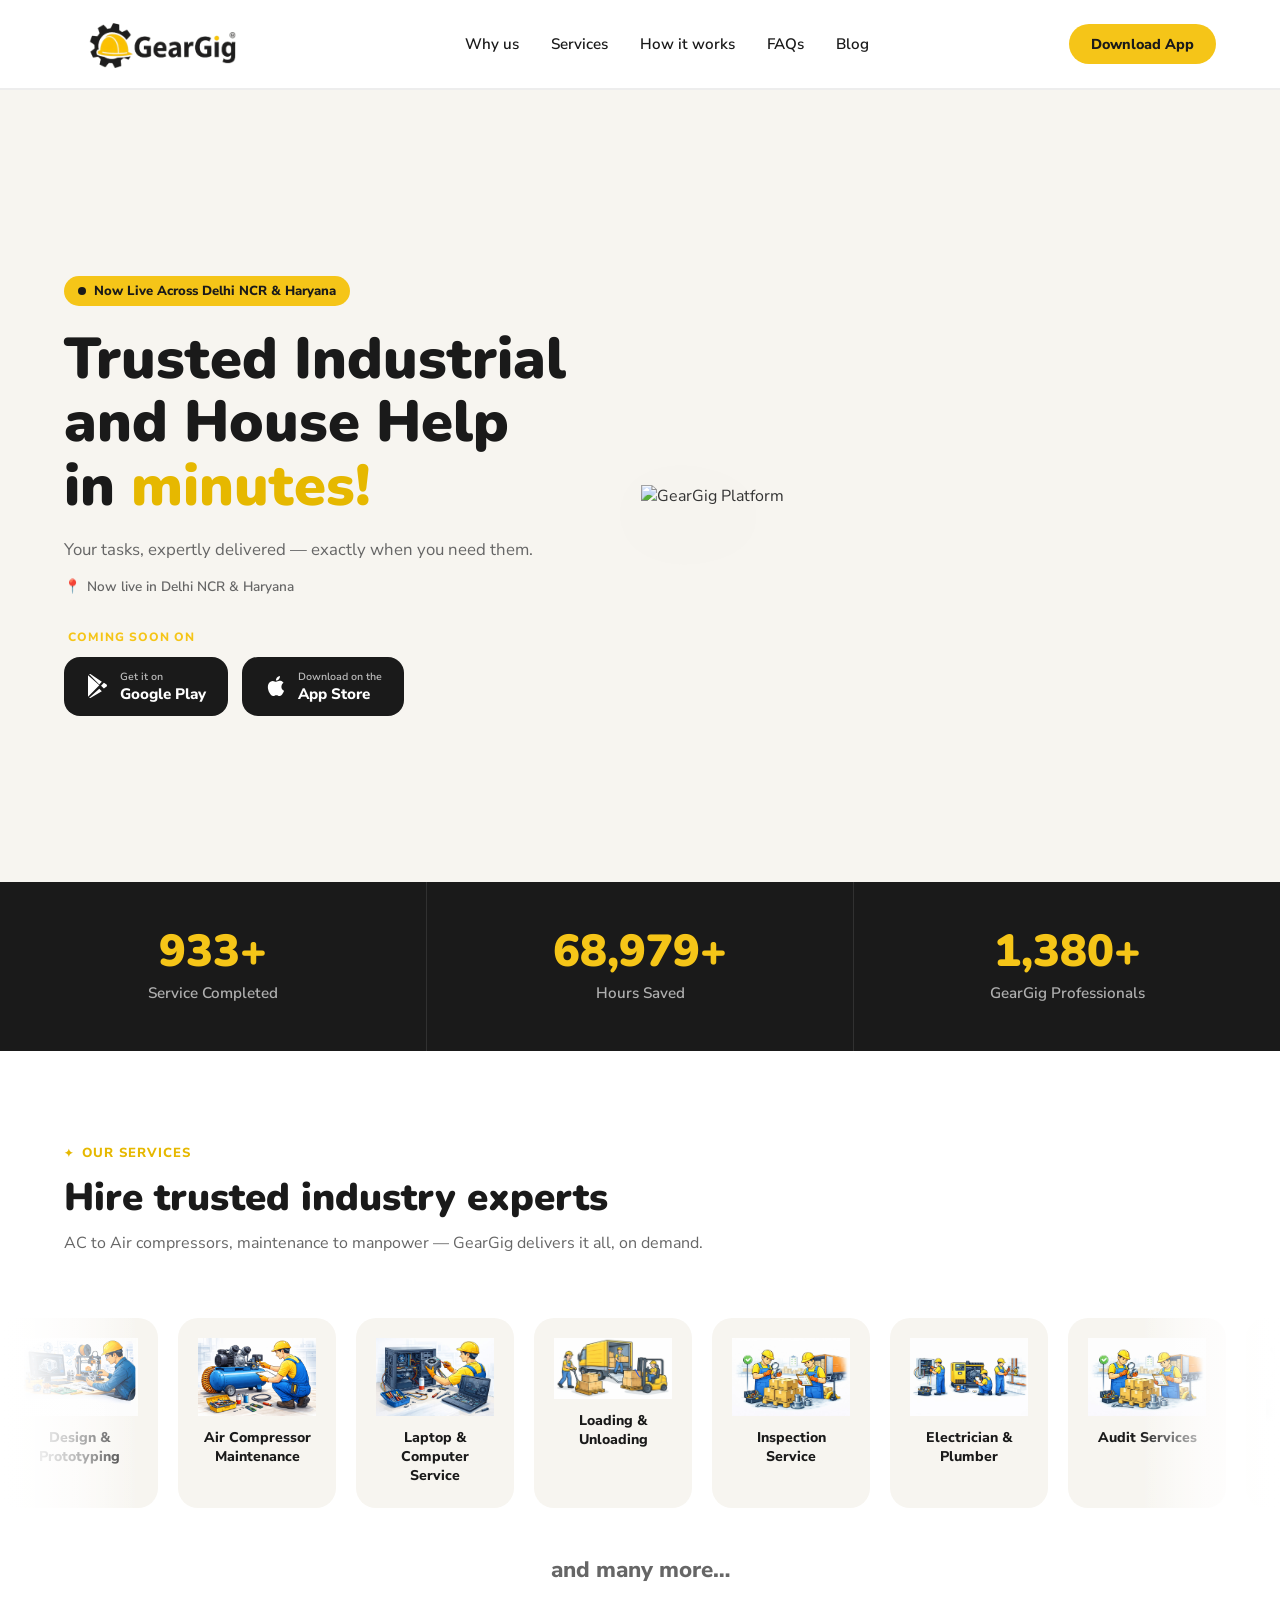
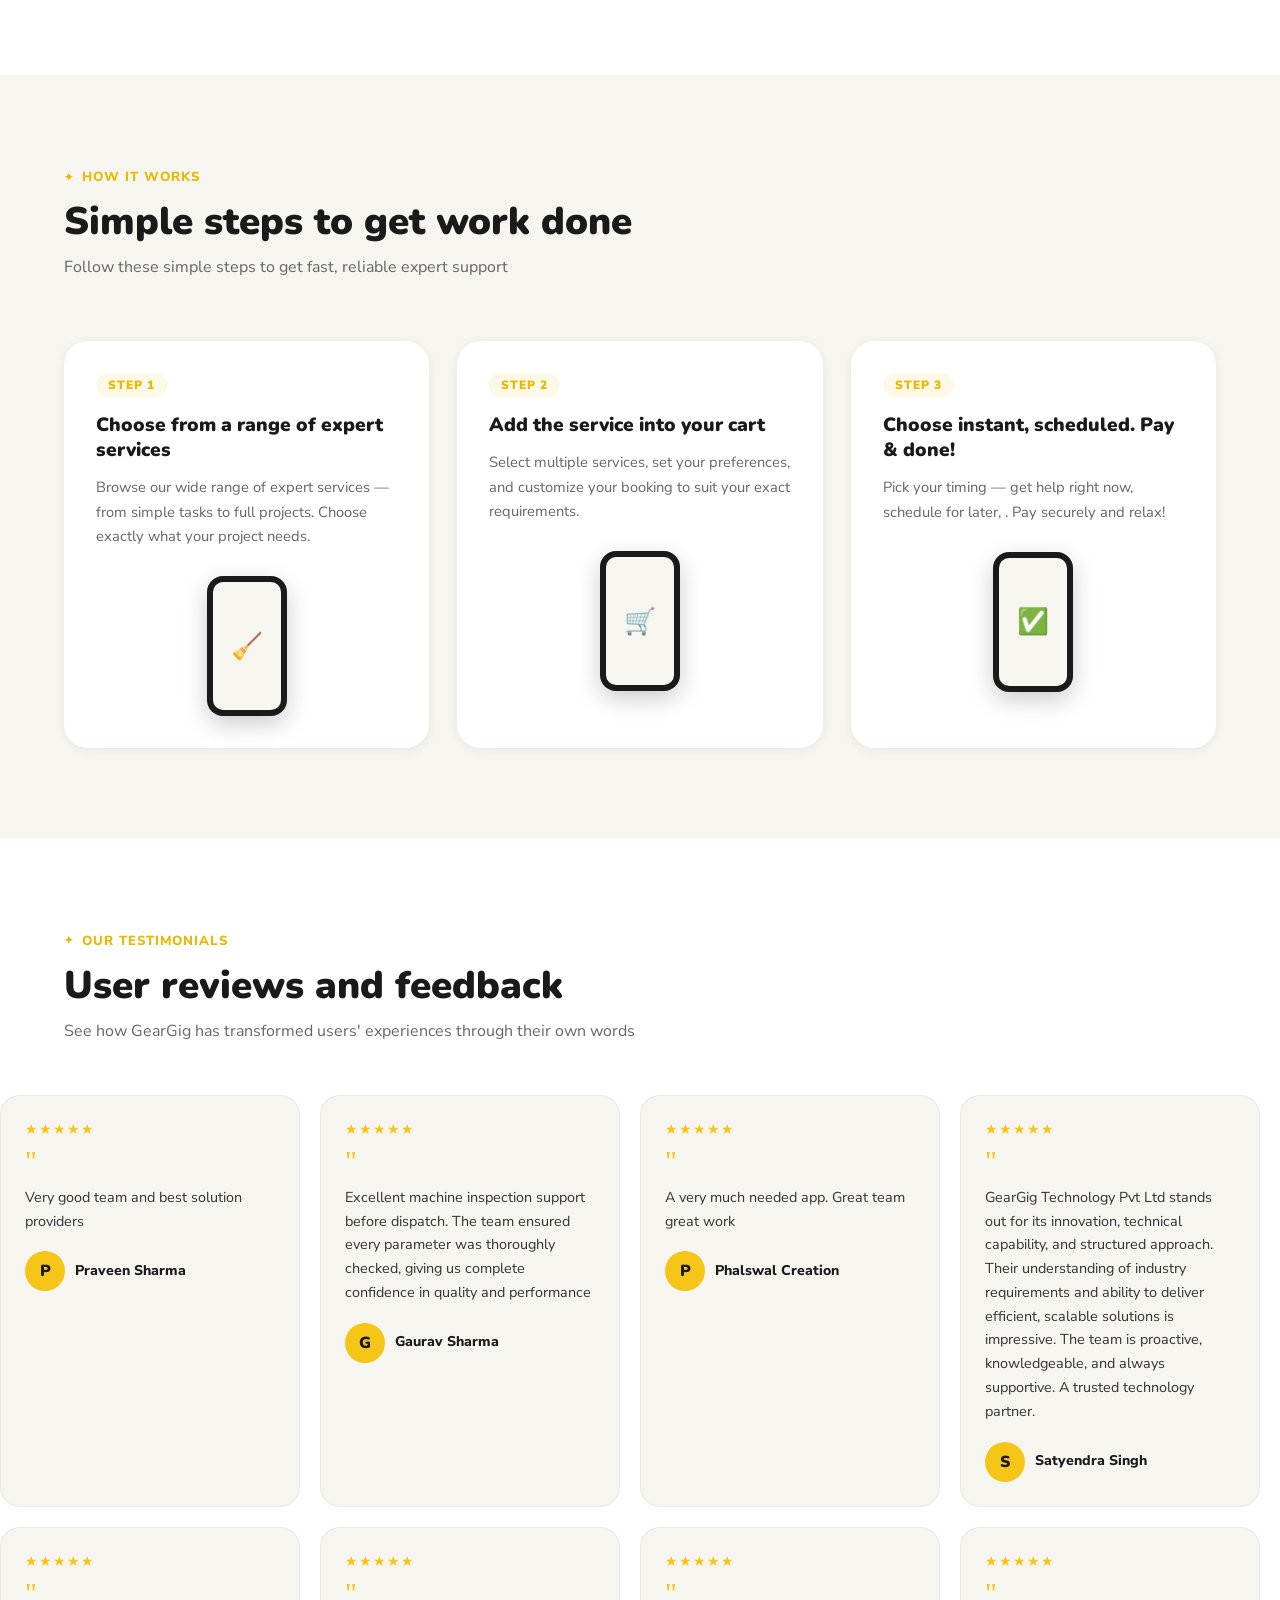
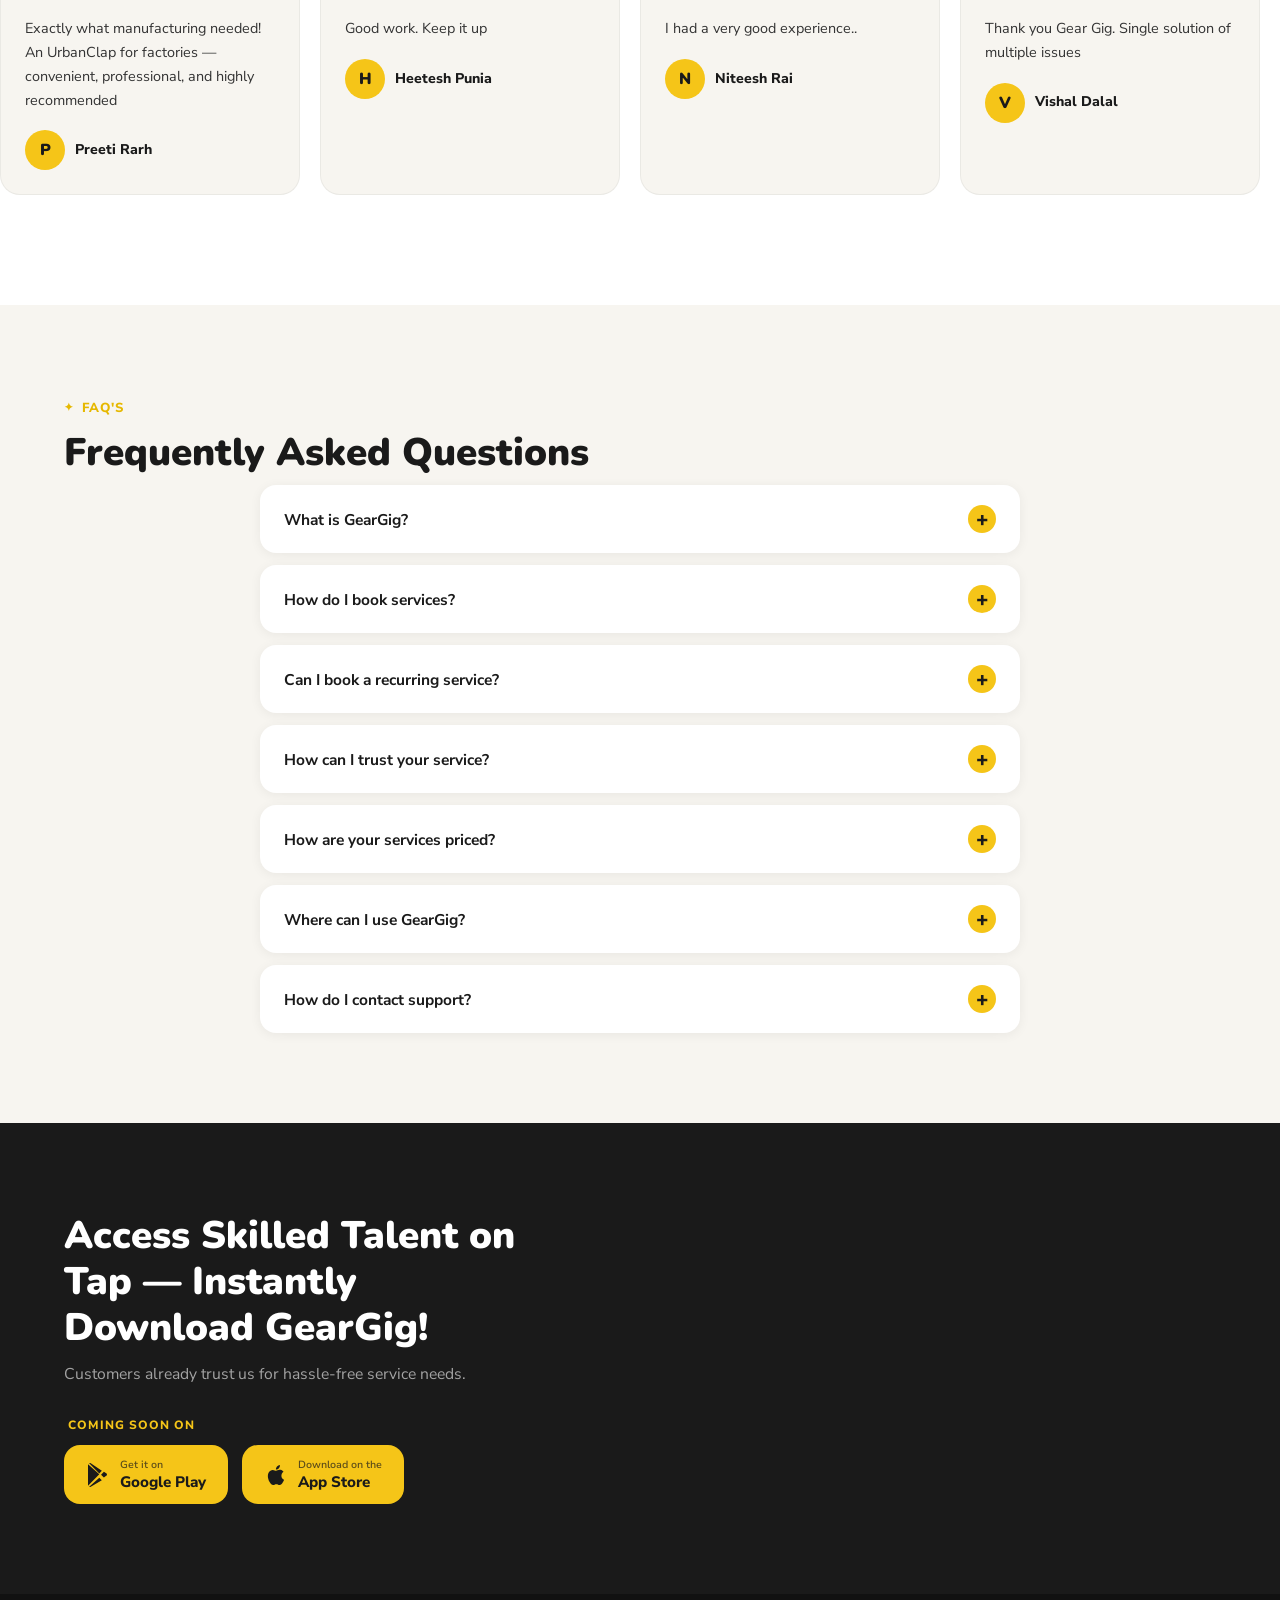
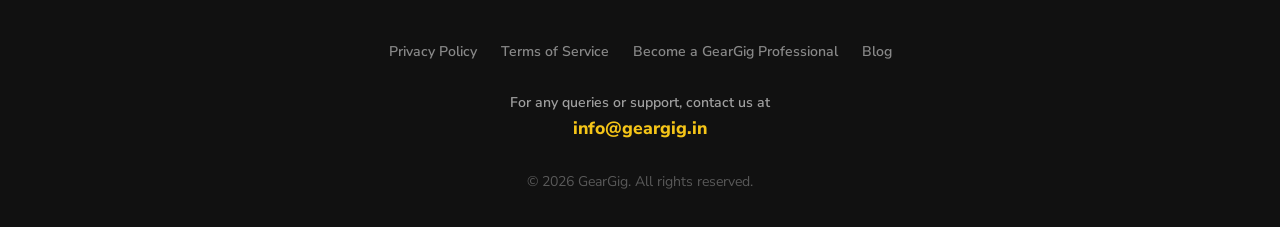
==== commit a7f376c7: "Update download links" ====
--- a/geargig/index.html
+++ b/geargig/index.html
@@ -44,7 +44,7 @@
         <li><a href="blog.html">Blog</a></li>
       </ul>
 
-      <a href="/GearGig.apk" download class="navbar__cta">
+      <a href="https://github.com/Kunal-Gulia/geargig/releases/download/v1.0/GearGig.apk" target="_blank" class="navbar__cta">
         Download App
       </a>
       <button class="navbar__hamburger" id="hamburger" aria-label="Toggle menu" aria-expanded="false"
@@ -59,7 +59,7 @@
       <a href="#how-it-works" role="menuitem">How it works</a>
       <a href="#faq" role="menuitem">FAQs</a>
       <a href="blog.html" role="menuitem">Blog</a>
-      <a href="#cta" class="navbar__cta" role="menuitem">Download App</a>
+      <a href="https://github.com/Kunal-Gulia/geargig/releases/download/v1.0/GearGig.apk" target="_blank" class="navbar__cta" role="menuitem">Download App</a>
     </div>
   </nav>
 
@@ -84,14 +84,14 @@
         <div style="display:flex; flex-direction:column; gap:12px;">
           <span style="color:var(--clr-yellow); font-weight:800; font-size:0.75rem; text-transform:uppercase; letter-spacing:1px; margin-left:4px;">Coming Soon On</span>
           <div style="display:flex; gap:14px; flex-wrap:wrap;">
-            <a href="#" class="btn-store" aria-label="Get GearGig on Google Play">
+            <a href="https://github.com/Kunal-Gulia/geargig/releases/download/v1.0/GearGig.apk" target="_blank" class="btn-store" aria-label="Get GearGig on Google Play">
               <svg viewBox="0 0 24 24" xmlns="http://www.w3.org/2000/svg">
                 <path
                   d="M3.18 23.76c.37.21.8.27 1.21.16l11.44-6.61-2.54-2.54-10.11 8.99zm17.03-10.75c.47-.3.79-.82.79-1.42 0-.6-.31-1.11-.77-1.41L17.9 8.84l-2.85 2.85 2.85 2.85 2.31-1.73zM4.39.08C3.98-.03 3.55.03 3.18.28L13.3 10.4l2.54-2.54L4.39.08zM2 1.37v21.26L13.3 11.33 2 1.37z" />
               </svg>
               <div class="btn-store__text"><small>Get it on</small><strong>Google Play</strong></div>
             </a>
-            <a href="#" class="btn-store" aria-label="Download GearGig on the App Store">
+            <a href="https://github.com/Kunal-Gulia/geargig/releases/download/v1.0/GearGig.apk" target="_blank" class="btn-store" aria-label="Download GearGig on the App Store">
               <svg viewBox="0 0 24 24" xmlns="http://www.w3.org/2000/svg">
                 <path
                   d="M18.71 19.5c-.83 1.24-1.71 2.45-3.05 2.47-1.34.03-1.77-.79-3.29-.79-1.53 0-2 .77-3.27.82-1.31.05-2.3-1.32-3.14-2.53C4.25 17 2.94 12.45 4.7 9.39c.87-1.52 2.43-2.48 4.12-2.51 1.28-.02 2.5.87 3.29.87.78 0 2.26-1.07 3.8-.91.65.03 2.47.26 3.64 1.98-.09.06-2.17 1.28-2.15 3.81.03 3.02 2.65 4.03 2.68 4.04-.03.07-.42 1.44-1.38 2.83zM13 3.5c.73-.83 1.94-1.46 2.94-1.5.13 1.17-.34 2.35-1.04 3.19-.69.85-1.83 1.51-2.95 1.42-.15-1.15.41-2.35 1.05-3.11z" />
@@ -646,14 +646,14 @@
         <div style="display:flex; flex-direction:column; gap:12px;">
           <span style="color:var(--clr-yellow); font-weight:800; font-size:0.75rem; text-transform:uppercase; letter-spacing:1px; margin-left:4px;">Coming Soon On</span>
           <div style="display:flex; gap:14px; flex-wrap:wrap;">
-            <a href="#" class="btn-store btn-store--yellow" aria-label="Get GearGig on Google Play">
+            <a href="https://github.com/Kunal-Gulia/geargig/releases/download/v1.0/GearGig.apk" target="_blank" class="btn-store btn-store--yellow" aria-label="Get GearGig on Google Play">
               <svg viewBox="0 0 24 24" xmlns="http://www.w3.org/2000/svg">
                 <path
                   d="M3.18 23.76c.37.21.8.27 1.21.16l11.44-6.61-2.54-2.54-10.11 8.99zm17.03-10.75c.47-.3.79-.82.79-1.42 0-.6-.31-1.11-.77-1.41L17.9 8.84l-2.85 2.85 2.85 2.85 2.31-1.73zM4.39.08C3.98-.03 3.55.03 3.18.28L13.3 10.4l2.54-2.54L4.39.08zM2 1.37v21.26L13.3 11.33 2 1.37z" />
               </svg>
               <div class="btn-store__text"><small>Get it on</small><strong>Google Play</strong></div>
             </a>
-            <a href="#" class="btn-store btn-store--yellow" aria-label="Download GearGig on the App Store">
+            <a href="https://github.com/Kunal-Gulia/geargig/releases/download/v1.0/GearGig.apk" target="_blank" class="btn-store btn-store--yellow" aria-label="Download GearGig on the App Store">
               <svg viewBox="0 0 24 24" xmlns="http://www.w3.org/2000/svg">
                 <path
                   d="M18.71 19.5c-.83 1.24-1.71 2.45-3.05 2.47-1.34.03-1.77-.79-3.29-.79-1.53 0-2 .77-3.27.82-1.31.05-2.3-1.32-3.14-2.53C4.25 17 2.94 12.45 4.7 9.39c.87-1.52 2.43-2.48 4.12-2.51 1.28-.02 2.5.87 3.29.87.78 0 2.26-1.07 3.8-.91.65.03 2.47.26 3.64 1.98-.09.06-2.17 1.28-2.15 3.81.03 3.02 2.65 4.03 2.68 4.04-.03.07-.42 1.44-1.38 2.83zM13 3.5c.73-.83 1.94-1.46 2.94-1.5.13 1.17-.34 2.35-1.04 3.19-.69.85-1.83 1.51-2.95 1.42-.15-1.15.41-2.35 1.05-3.11z" />
@@ -675,7 +675,7 @@
     <nav class="footer__links" aria-label="Footer navigation">
       <a href="privacy-policy.html">Privacy Policy</a>
       <a href="terms-of-service.html">Terms of Service</a>
-      <a href="app-release.apk" download>Become a GearGig Professional</a>
+      <a href="https://github.com/Kunal-Gulia/geargig/releases/download/v1.0/app-release.apk" target="_blank">Become a GearGig Professional</a>
       <a href="blog.html">Blog</a>
     </nav>
     <div class="footer__contact">
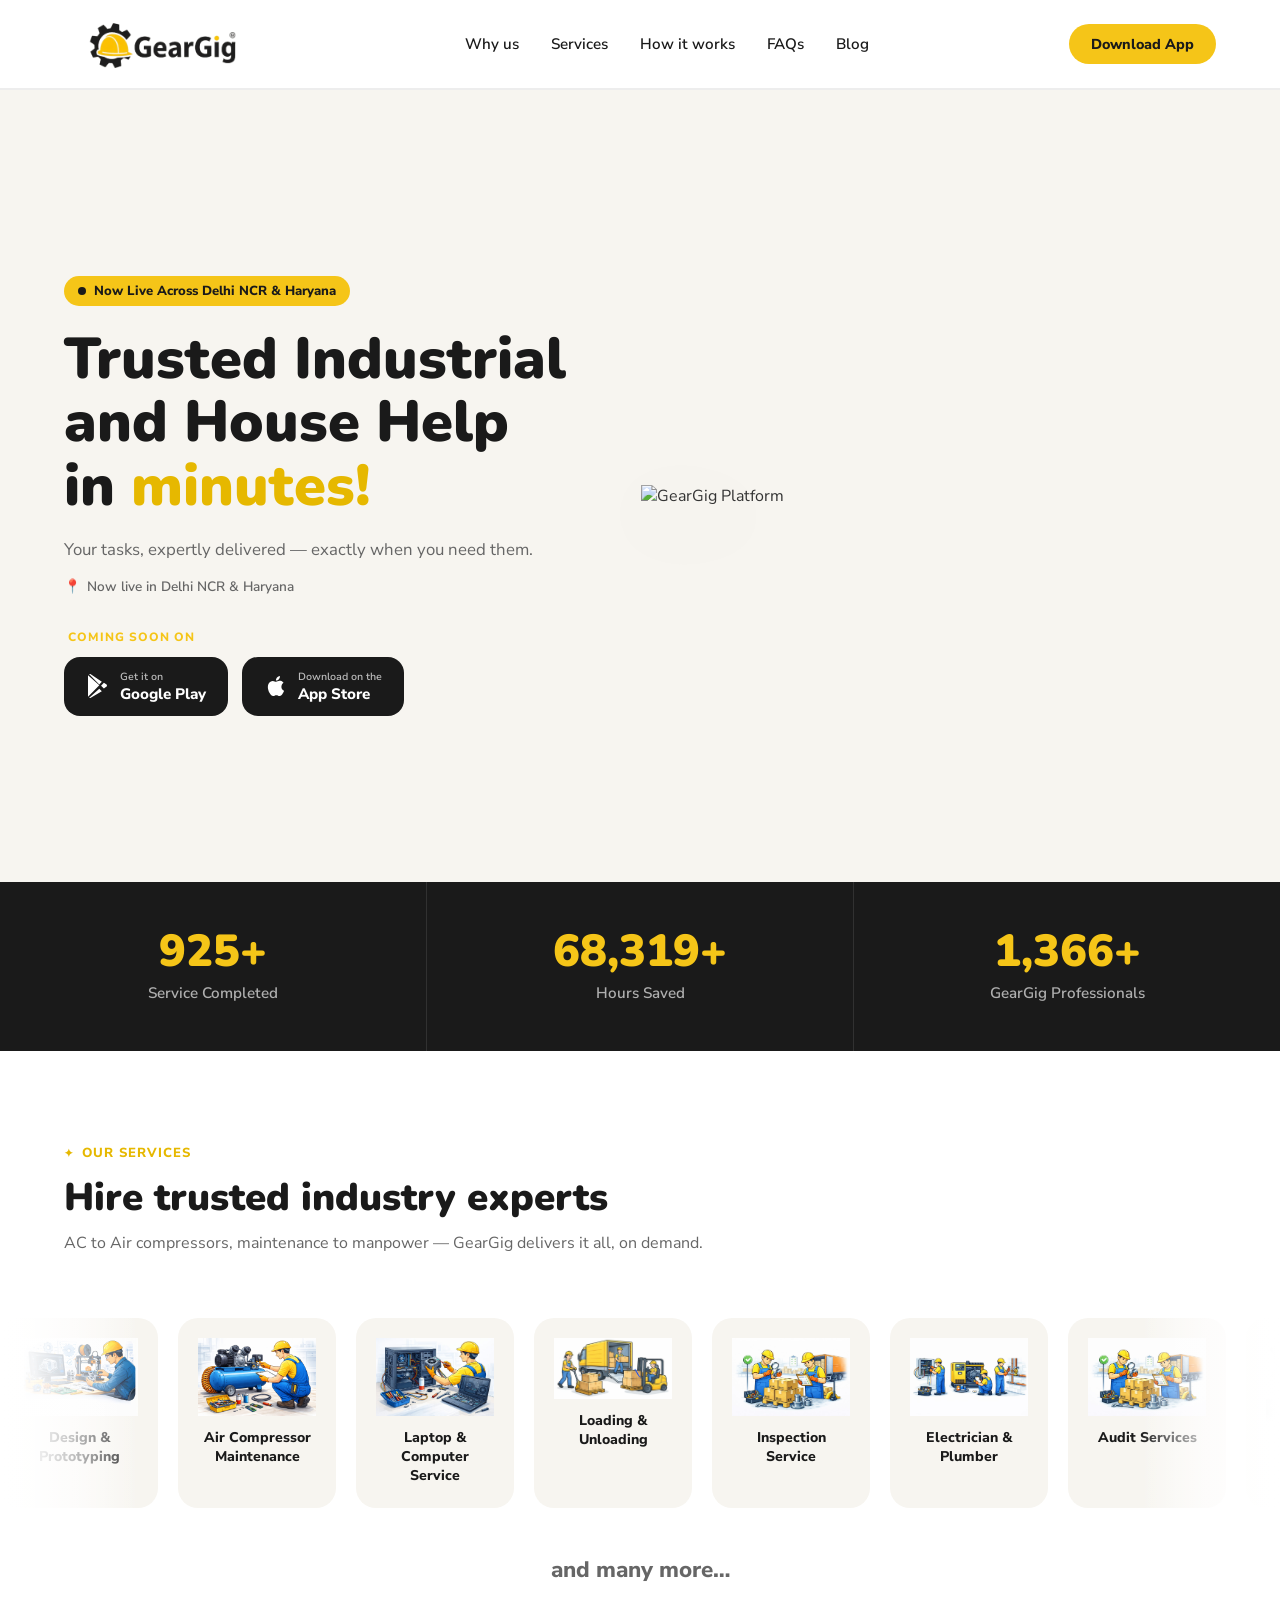
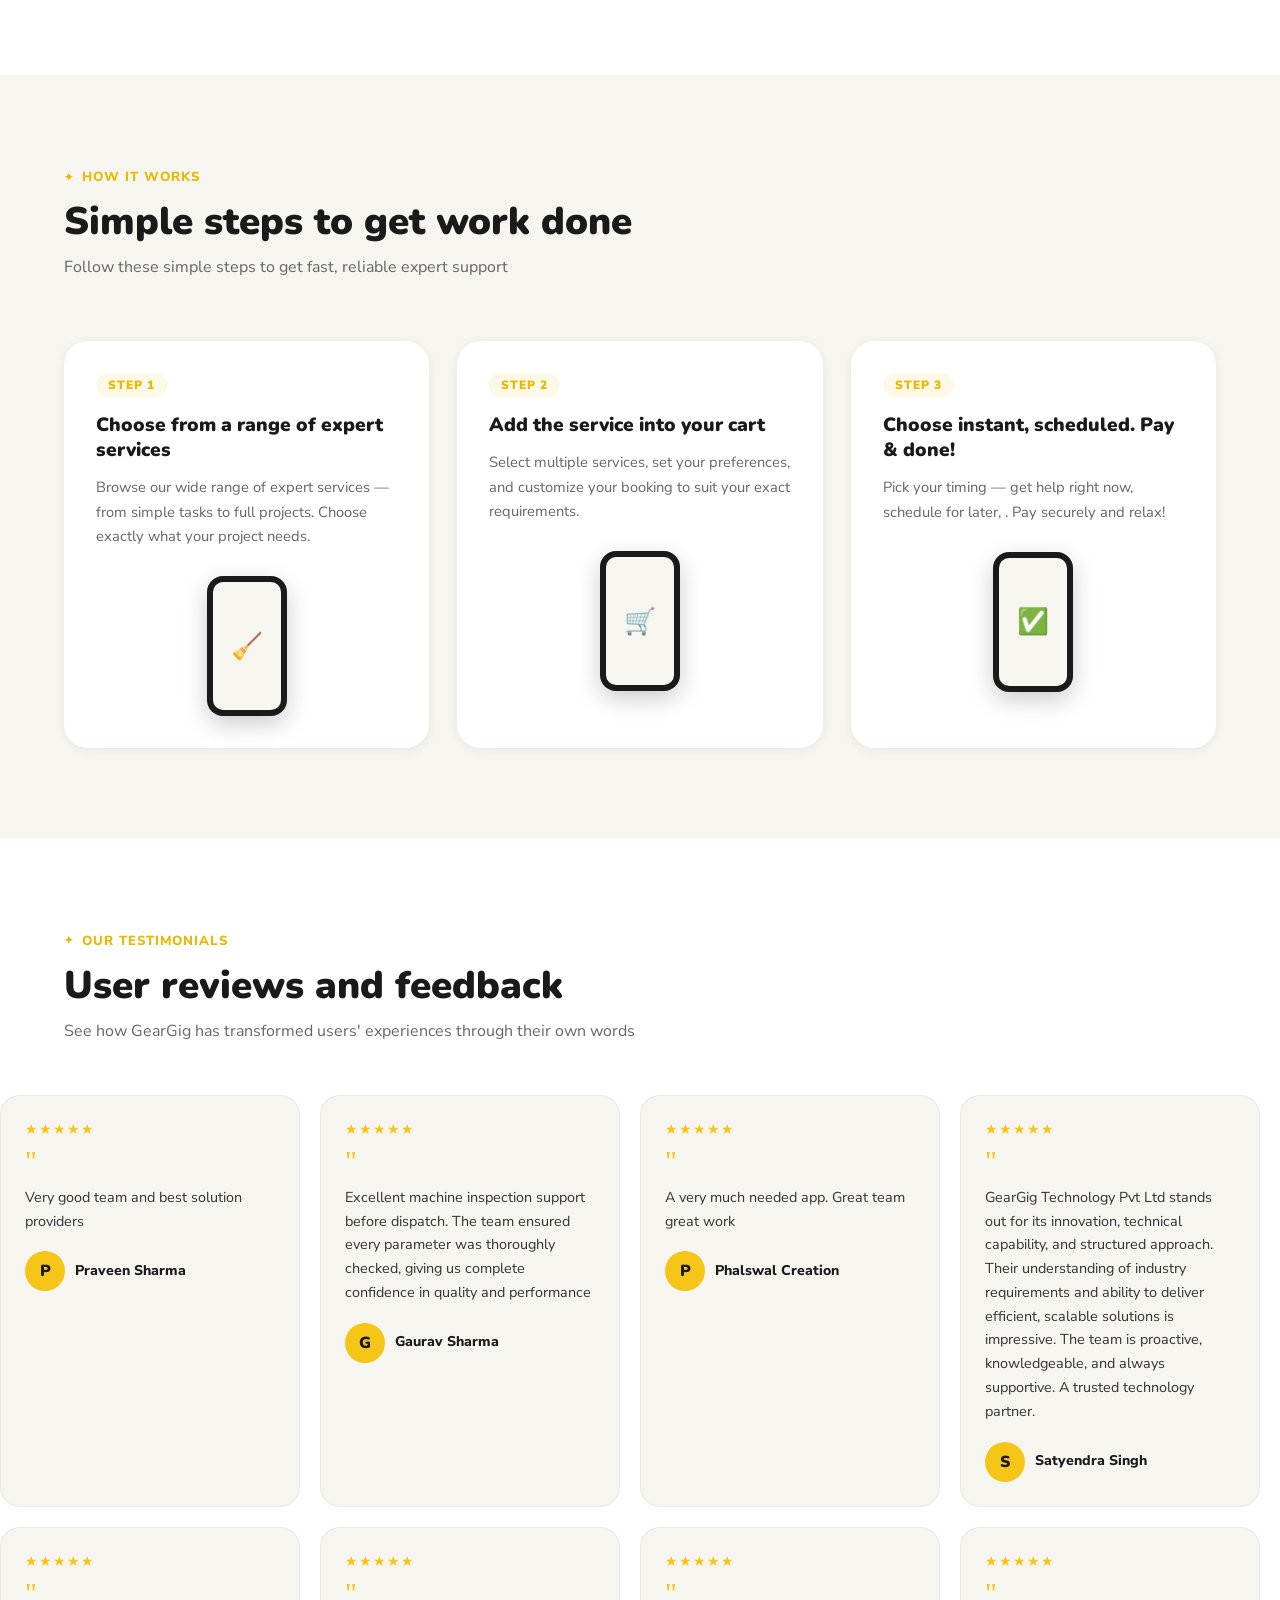
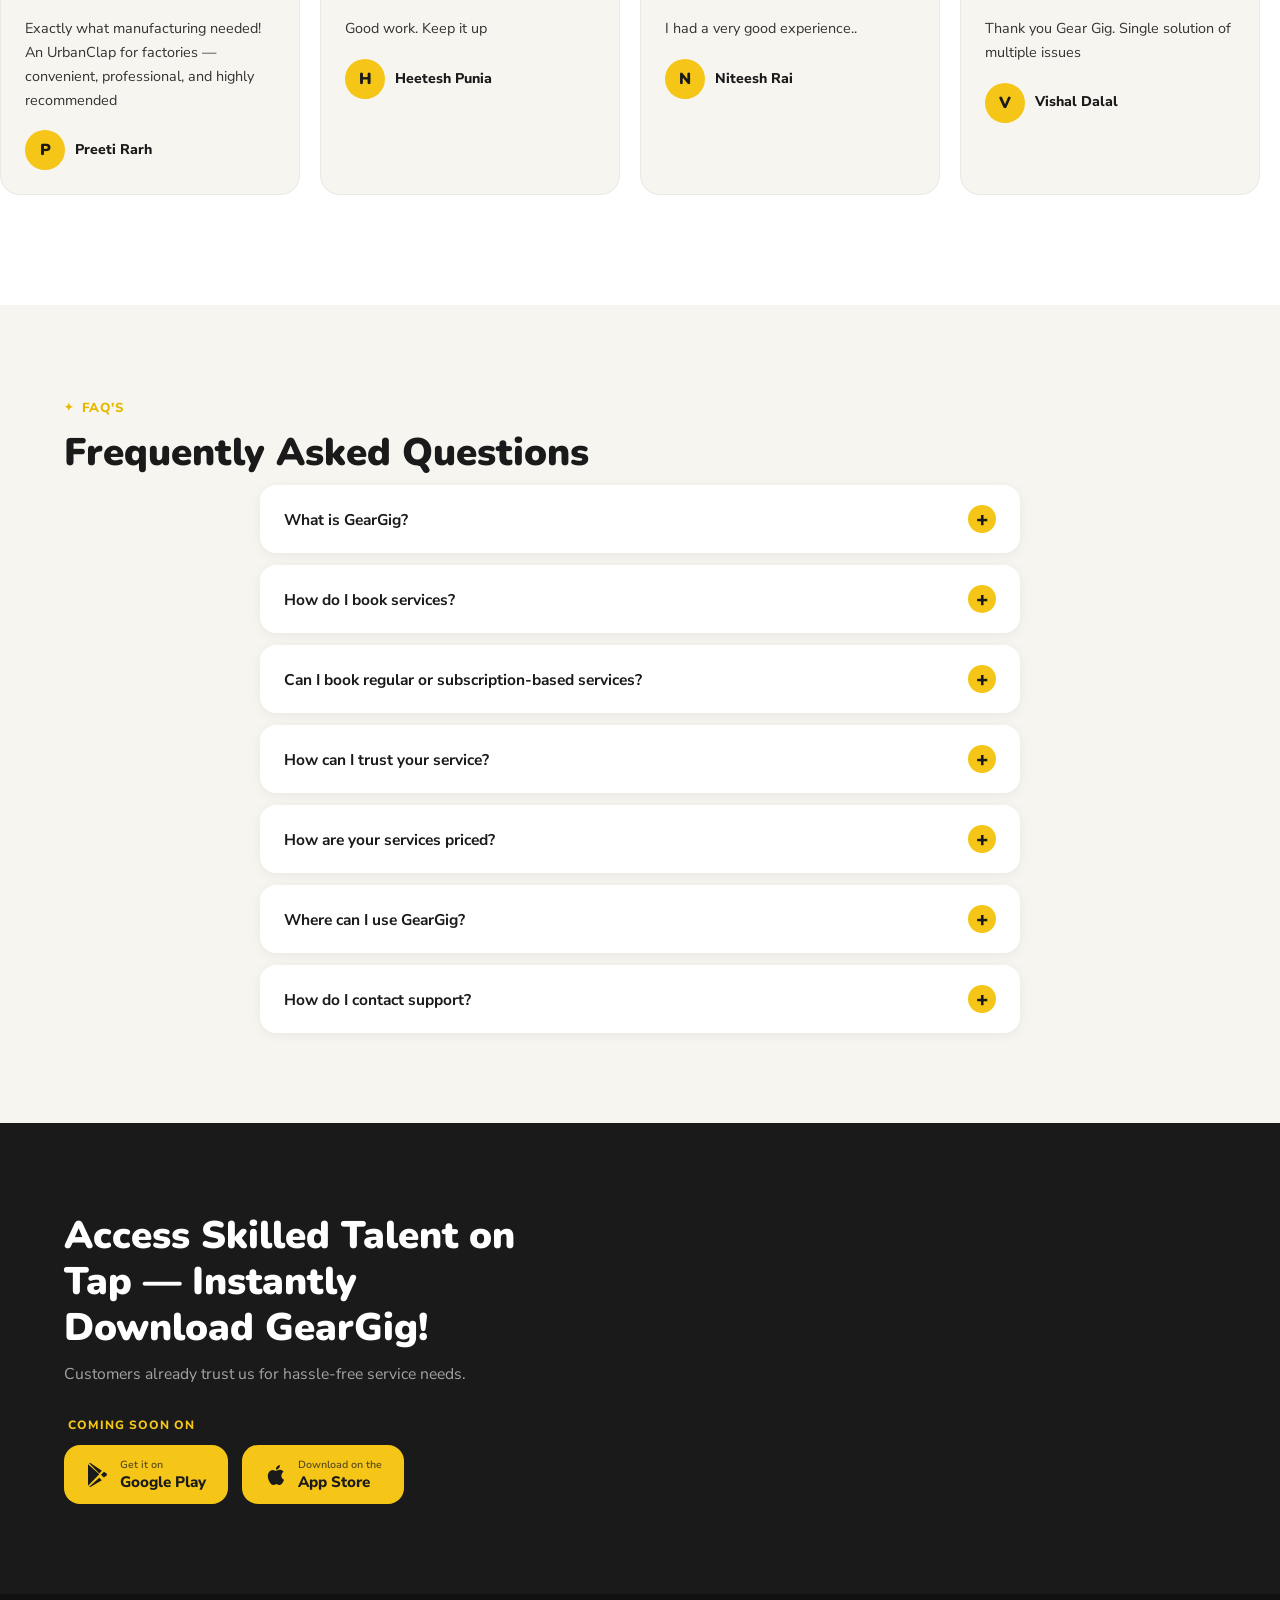
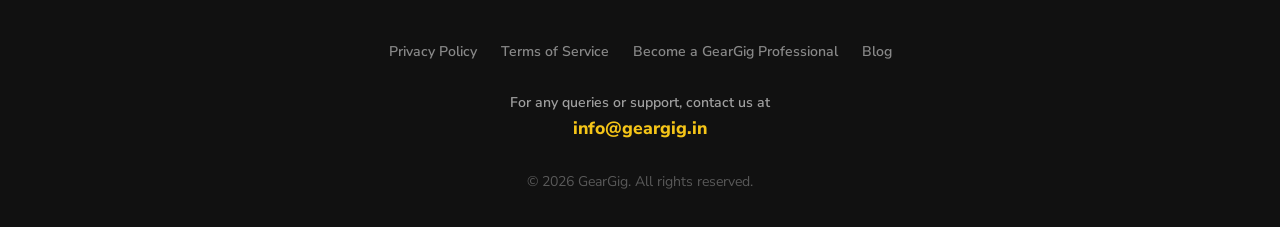
==== commit 1e941bb9: "Update download button visibility, footer styling, and copy" ====
--- a/geargig/index.html
+++ b/geargig/index.html
@@ -84,14 +84,14 @@
         <div style="display:flex; flex-direction:column; gap:12px;">
           <span style="color:var(--clr-yellow); font-weight:800; font-size:0.75rem; text-transform:uppercase; letter-spacing:1px; margin-left:4px;">Coming Soon On</span>
           <div style="display:flex; gap:14px; flex-wrap:wrap;">
-            <a href="https://github.com/Kunal-Gulia/geargig/releases/download/v1.0/GearGig.apk" target="_blank" class="btn-store" aria-label="Get GearGig on Google Play">
+            <a class="btn-store" aria-label="Get GearGig on Google Play">
               <svg viewBox="0 0 24 24" xmlns="http://www.w3.org/2000/svg">
                 <path
                   d="M3.18 23.76c.37.21.8.27 1.21.16l11.44-6.61-2.54-2.54-10.11 8.99zm17.03-10.75c.47-.3.79-.82.79-1.42 0-.6-.31-1.11-.77-1.41L17.9 8.84l-2.85 2.85 2.85 2.85 2.31-1.73zM4.39.08C3.98-.03 3.55.03 3.18.28L13.3 10.4l2.54-2.54L4.39.08zM2 1.37v21.26L13.3 11.33 2 1.37z" />
               </svg>
               <div class="btn-store__text"><small>Get it on</small><strong>Google Play</strong></div>
             </a>
-            <a href="https://github.com/Kunal-Gulia/geargig/releases/download/v1.0/GearGig.apk" target="_blank" class="btn-store" aria-label="Download GearGig on the App Store">
+            <a class="btn-store" aria-label="Download GearGig on the App Store">
               <svg viewBox="0 0 24 24" xmlns="http://www.w3.org/2000/svg">
                 <path
                   d="M18.71 19.5c-.83 1.24-1.71 2.45-3.05 2.47-1.34.03-1.77-.79-3.29-.79-1.53 0-2 .77-3.27.82-1.31.05-2.3-1.32-3.14-2.53C4.25 17 2.94 12.45 4.7 9.39c.87-1.52 2.43-2.48 4.12-2.51 1.28-.02 2.5.87 3.29.87.78 0 2.26-1.07 3.8-.91.65.03 2.47.26 3.64 1.98-.09.06-2.17 1.28-2.15 3.81.03 3.02 2.65 4.03 2.68 4.04-.03.07-.42 1.44-1.38 2.83zM13 3.5c.73-.83 1.94-1.46 2.94-1.5.13 1.17-.34 2.35-1.04 3.19-.69.85-1.83 1.51-2.95 1.42-.15-1.15.41-2.35 1.05-3.11z" />
@@ -570,9 +570,7 @@
           What is GearGig?
           <span class="faq__toggle">+</span>
         </button>
-        <div class="faq__answer">GearGig is an on-demand home services platform that connects you with verified,
-          professional house help in minutes. Whether you need daily cleaning, deep cleaning, laundry, or bathroom
-          scrubbing — GearGig has you covered with just a few taps.</div>
+        <div class="faq__answer">GearGig is an on-demand service platform that connects you with verified professionals for both home and industrial needs. From cleaning, maintenance, and installations to technical and factory support — get skilled help quickly, efficiently, and on demand.</div>
       </div>
 
       <div class="faq__item">
@@ -581,17 +579,16 @@
           <span class="faq__toggle">+</span>
         </button>
         <div class="faq__answer">Simply download the GearGig app, browse available services, add them to your cart,
-          choose your timing (instant, scheduled, or recurring), and confirm your booking. Help arrives in minutes!
+          choose your timing (instant, scheduled), and confirm your booking. Help arrives in minutes!
         </div>
       </div>
 
       <div class="faq__item">
         <button class="faq__question" aria-expanded="false">
-          Can I book a recurring service?
+          Can I book regular or subscription-based services?
           <span class="faq__toggle">+</span>
         </button>
-        <div class="faq__answer">Yes! GearGig lets you set up recurring bookings — daily, weekly, or on a custom
-          schedule. Your assigned professional shows up consistently so you never have to worry about your home.</div>
+        <div class="faq__answer">You can schedule recurring support for both home and industrial needs — including cleaning, maintenance, inspections, and technical services. Our subscription and AMC-style plans ensure consistent service delivery, priority support, and better cost efficiency for ongoing requirements.</div>
       </div>
 
       <div class="faq__item">
@@ -618,8 +615,7 @@
           Where can I use GearGig?
           <span class="faq__toggle">+</span>
         </button>
-        <div class="faq__answer">GearGig is currently live in Delhi NCR, Bengaluru, Mumbai, Hyderabad, Chennai, Pune,
-          and Kolkata. We're rapidly expanding to more cities — stay tuned!</div>
+        <div class="faq__answer">GearGig is currently live in Delhi NCR & Haryana. We're rapidly expanding to more cities — stay tuned!</div>
       </div>
 
       <div class="faq__item">
@@ -628,7 +624,7 @@
           <span class="faq__toggle">+</span>
         </button>
         <div class="faq__answer">Reach our support team through the Help section in the GearGig app, or email us at
-          support@geargig.com. We're available 7 days a week.</div>
+          info@geargig.in. We're available 7 days a week.</div>
       </div>
 
     </div>
@@ -646,14 +642,14 @@
         <div style="display:flex; flex-direction:column; gap:12px;">
           <span style="color:var(--clr-yellow); font-weight:800; font-size:0.75rem; text-transform:uppercase; letter-spacing:1px; margin-left:4px;">Coming Soon On</span>
           <div style="display:flex; gap:14px; flex-wrap:wrap;">
-            <a href="https://github.com/Kunal-Gulia/geargig/releases/download/v1.0/GearGig.apk" target="_blank" class="btn-store btn-store--yellow" aria-label="Get GearGig on Google Play">
+            <a  class="btn-store btn-store--yellow" aria-label="Get GearGig on Google Play">
               <svg viewBox="0 0 24 24" xmlns="http://www.w3.org/2000/svg">
                 <path
                   d="M3.18 23.76c.37.21.8.27 1.21.16l11.44-6.61-2.54-2.54-10.11 8.99zm17.03-10.75c.47-.3.79-.82.79-1.42 0-.6-.31-1.11-.77-1.41L17.9 8.84l-2.85 2.85 2.85 2.85 2.31-1.73zM4.39.08C3.98-.03 3.55.03 3.18.28L13.3 10.4l2.54-2.54L4.39.08zM2 1.37v21.26L13.3 11.33 2 1.37z" />
               </svg>
               <div class="btn-store__text"><small>Get it on</small><strong>Google Play</strong></div>
             </a>
-            <a href="https://github.com/Kunal-Gulia/geargig/releases/download/v1.0/GearGig.apk" target="_blank" class="btn-store btn-store--yellow" aria-label="Download GearGig on the App Store">
+            <a  class="btn-store btn-store--yellow" aria-label="Download GearGig on the App Store">
               <svg viewBox="0 0 24 24" xmlns="http://www.w3.org/2000/svg">
                 <path
                   d="M18.71 19.5c-.83 1.24-1.71 2.45-3.05 2.47-1.34.03-1.77-.79-3.29-.79-1.53 0-2 .77-3.27.82-1.31.05-2.3-1.32-3.14-2.53C4.25 17 2.94 12.45 4.7 9.39c.87-1.52 2.43-2.48 4.12-2.51 1.28-.02 2.5.87 3.29.87.78 0 2.26-1.07 3.8-.91.65.03 2.47.26 3.64 1.98-.09.06-2.17 1.28-2.15 3.81.03 3.02 2.65 4.03 2.68 4.04-.03.07-.42 1.44-1.38 2.83zM13 3.5c.73-.83 1.94-1.46 2.94-1.5.13 1.17-.34 2.35-1.04 3.19-.69.85-1.83 1.51-2.95 1.42-.15-1.15.41-2.35 1.05-3.11z" />
--- a/geargig/css/base.css
+++ b/geargig/css/base.css
@@ -64,3 +64,42 @@
   transition: opacity var(--transition-slow), transform var(--transition-slow);
 }
 .fade-in.visible { opacity: 1; transform: translateY(0); }
+
+/* ══ FOOTER ══════════════════════════════════ */
+.footer {
+  background: var(--clr-black); color: rgba(255,255,255,0.5);
+  padding: 48px 5% 36px; display: flex; flex-direction: column;
+  align-items: center; text-align: center; gap: 32px; font-size: 0.88rem;
+}
+.footer__logo { font-family: var(--font-display); font-weight: 900; color: var(--clr-white); font-size: 1.5rem; margin-bottom: 8px; }
+.footer__links { display: flex; gap: 24px; flex-wrap: wrap; justify-content: center; }
+.footer__links a { color: rgba(255,255,255,0.5); font-weight: 600; transition: color var(--transition-fast); }
+.footer__links a:hover { color: var(--clr-yellow); }
+
+.footer__contact {
+  width: 100%;
+  text-align: center;
+}
+.footer__contact p {
+  color: rgba(255,255,255,0.6);
+  font-weight: 600;
+  margin-bottom: 4px;
+}
+.footer__contact a {
+  color: var(--clr-yellow);
+  font-weight: 800;
+  font-size: 1.1rem;
+  transition: transform var(--transition-fast);
+  display: inline-block;
+}
+.footer__contact a:hover {
+  transform: scale(1.05);
+}
+
+.footer__copy { color: rgba(255,255,255,0.3); width: 100%; text-align: center; }
+
+/* ══ FOOTER RESPONSIVE ═══════════════════════ */
+@media (max-width: 768px) {
+  .footer { flex-direction: column; text-align: center; }
+  .footer__links { justify-content: center; }
+}
--- a/geargig/css/navbar.css
+++ b/geargig/css/navbar.css
@@ -96,11 +96,17 @@
 }
 .navbar__mobile-menu a:hover { color: var(--clr-yellow-dark); }
 .navbar__mobile-menu .navbar__cta {
-  margin-top: 14px; text-align: center; border-radius: var(--radius-md);
-  border-bottom: none;
+  display: none !important;
 }
 
 @media (max-width: 768px) {
-  .navbar__links, .navbar__cta { display: none; }
+  .navbar__links { display: none; }
+  .navbar__inner .navbar__cta {
+    display: inline-flex;
+    margin-left: auto;
+    margin-right: 15px;
+    padding: 8px 16px;
+    font-size: 0.85rem;
+  }
   .navbar__hamburger { display: flex; }
 }
--- a/geargig/css/sections.css
+++ b/geargig/css/sections.css
@@ -190,45 +190,10 @@
 .cta-banner__subtext { color: var(--clr-text-muted); margin-top: 12px; font-size: 0.98rem; }
 .cta-banner__buttons { display: flex; gap: 14px; flex-wrap: wrap; margin-top: 32px; }
 
-/* ══ FOOTER ══════════════════════════════════ */
-.footer {
-  background: var(--clr-black); color: rgba(255,255,255,0.5);
-  padding: 48px 5% 36px; display: flex; flex-direction: column;
-  align-items: center; text-align: center; gap: 32px; font-size: 0.88rem;
-}
-.footer__logo { font-family: var(--font-display); font-weight: 900; color: var(--clr-white); font-size: 1.5rem; margin-bottom: 8px; }
-.footer__links { display: flex; gap: 24px; flex-wrap: wrap; justify-content: center; }
-.footer__links a { color: rgba(255,255,255,0.5); font-weight: 600; transition: color var(--transition-fast); }
-.footer__links a:hover { color: var(--clr-yellow); }
-
-.footer__contact {
-  width: 100%;
-  text-align: center;
-}
-.footer__contact p {
-  color: rgba(255,255,255,0.6);
-  font-weight: 600;
-  margin-bottom: 4px;
-}
-.footer__contact a {
-  color: var(--clr-yellow);
-  font-weight: 800;
-  font-size: 1.1rem;
-  transition: transform var(--transition-fast);
-  display: inline-block;
-}
-.footer__contact a:hover {
-  transform: scale(1.05);
-}
-
-.footer__copy { color: rgba(255,255,255,0.3); width: 100%; text-align: center; }
-
 /* ══ RESPONSIVE ══════════════════════════════ */
 @media (max-width: 768px) {
   .stats__item { min-width: 150px; padding: 32px 16px; }
   .steps-grid  { grid-template-columns: 1fr; }
   .cta-banner  { flex-direction: column; text-align: center; }
   .cta-banner__buttons { justify-content: center; }
-  .footer { flex-direction: column; text-align: center; }
-  .footer__links { justify-content: center; }
 }
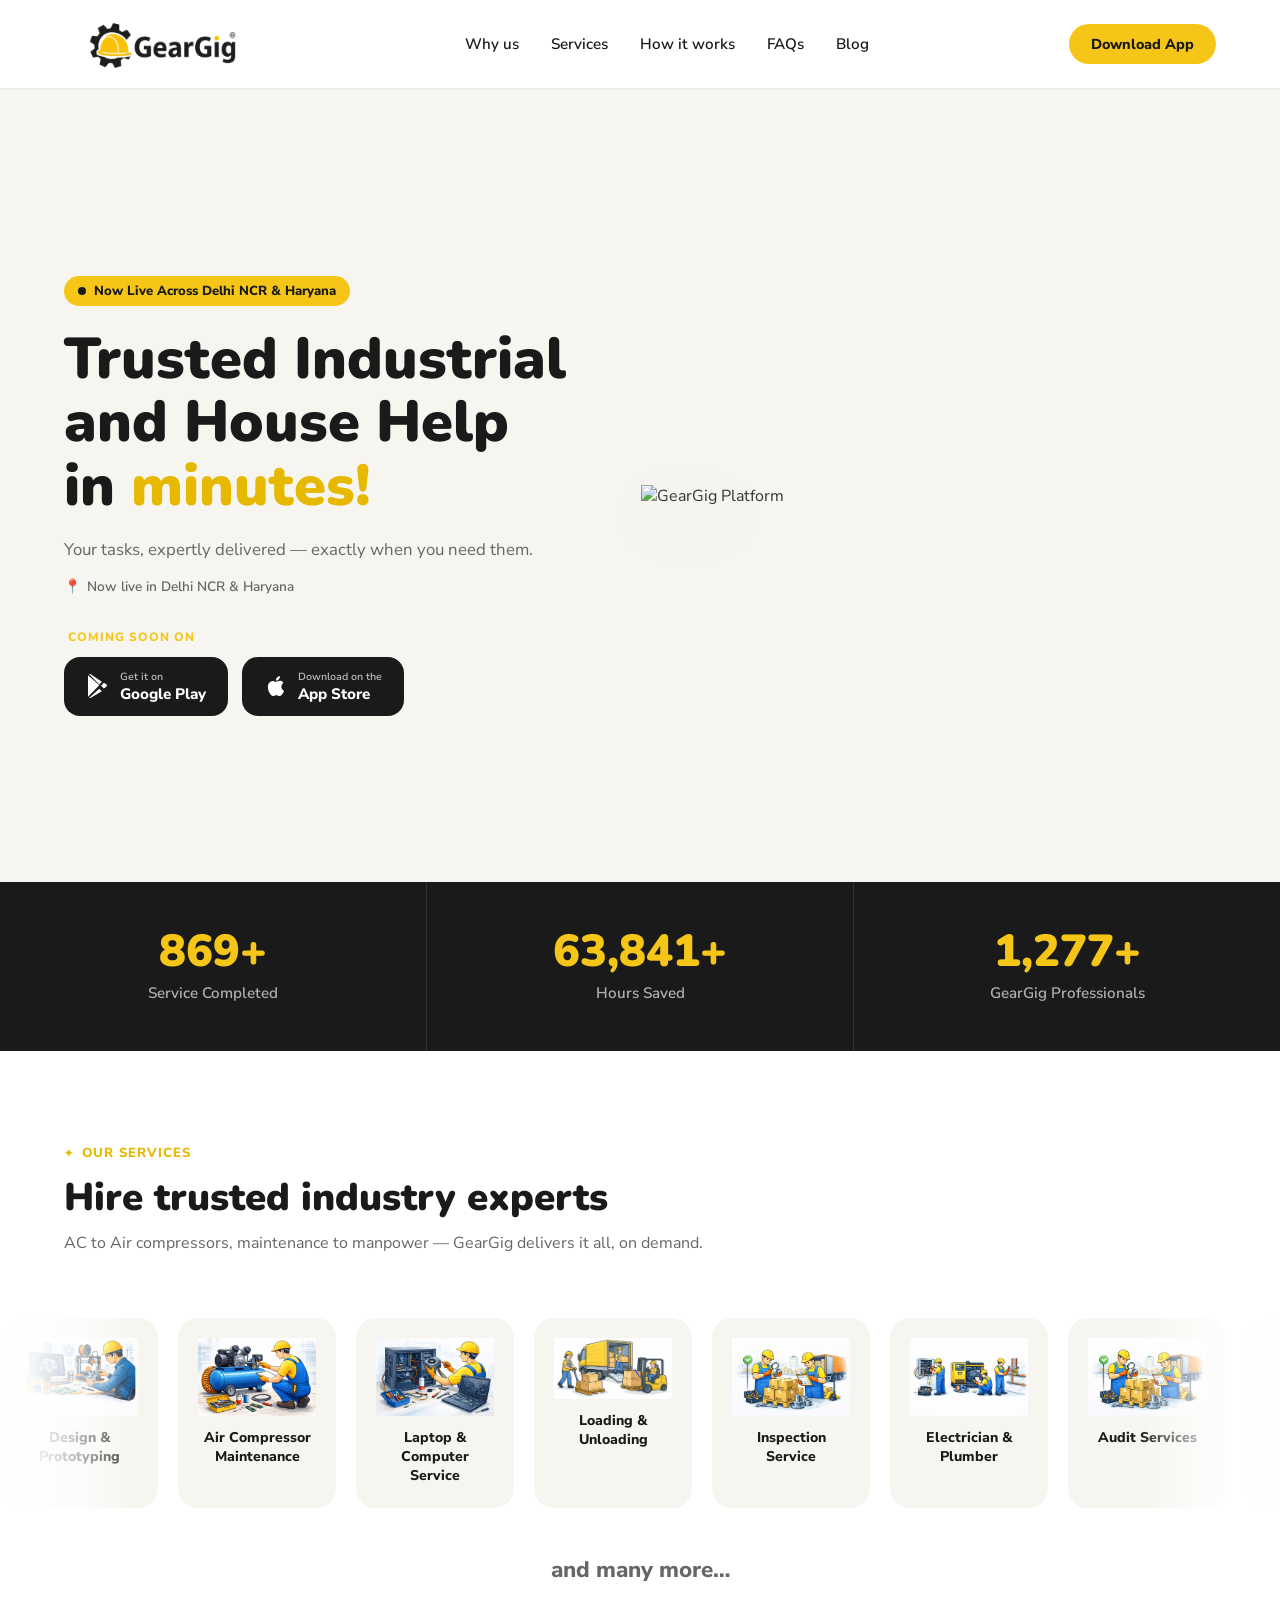
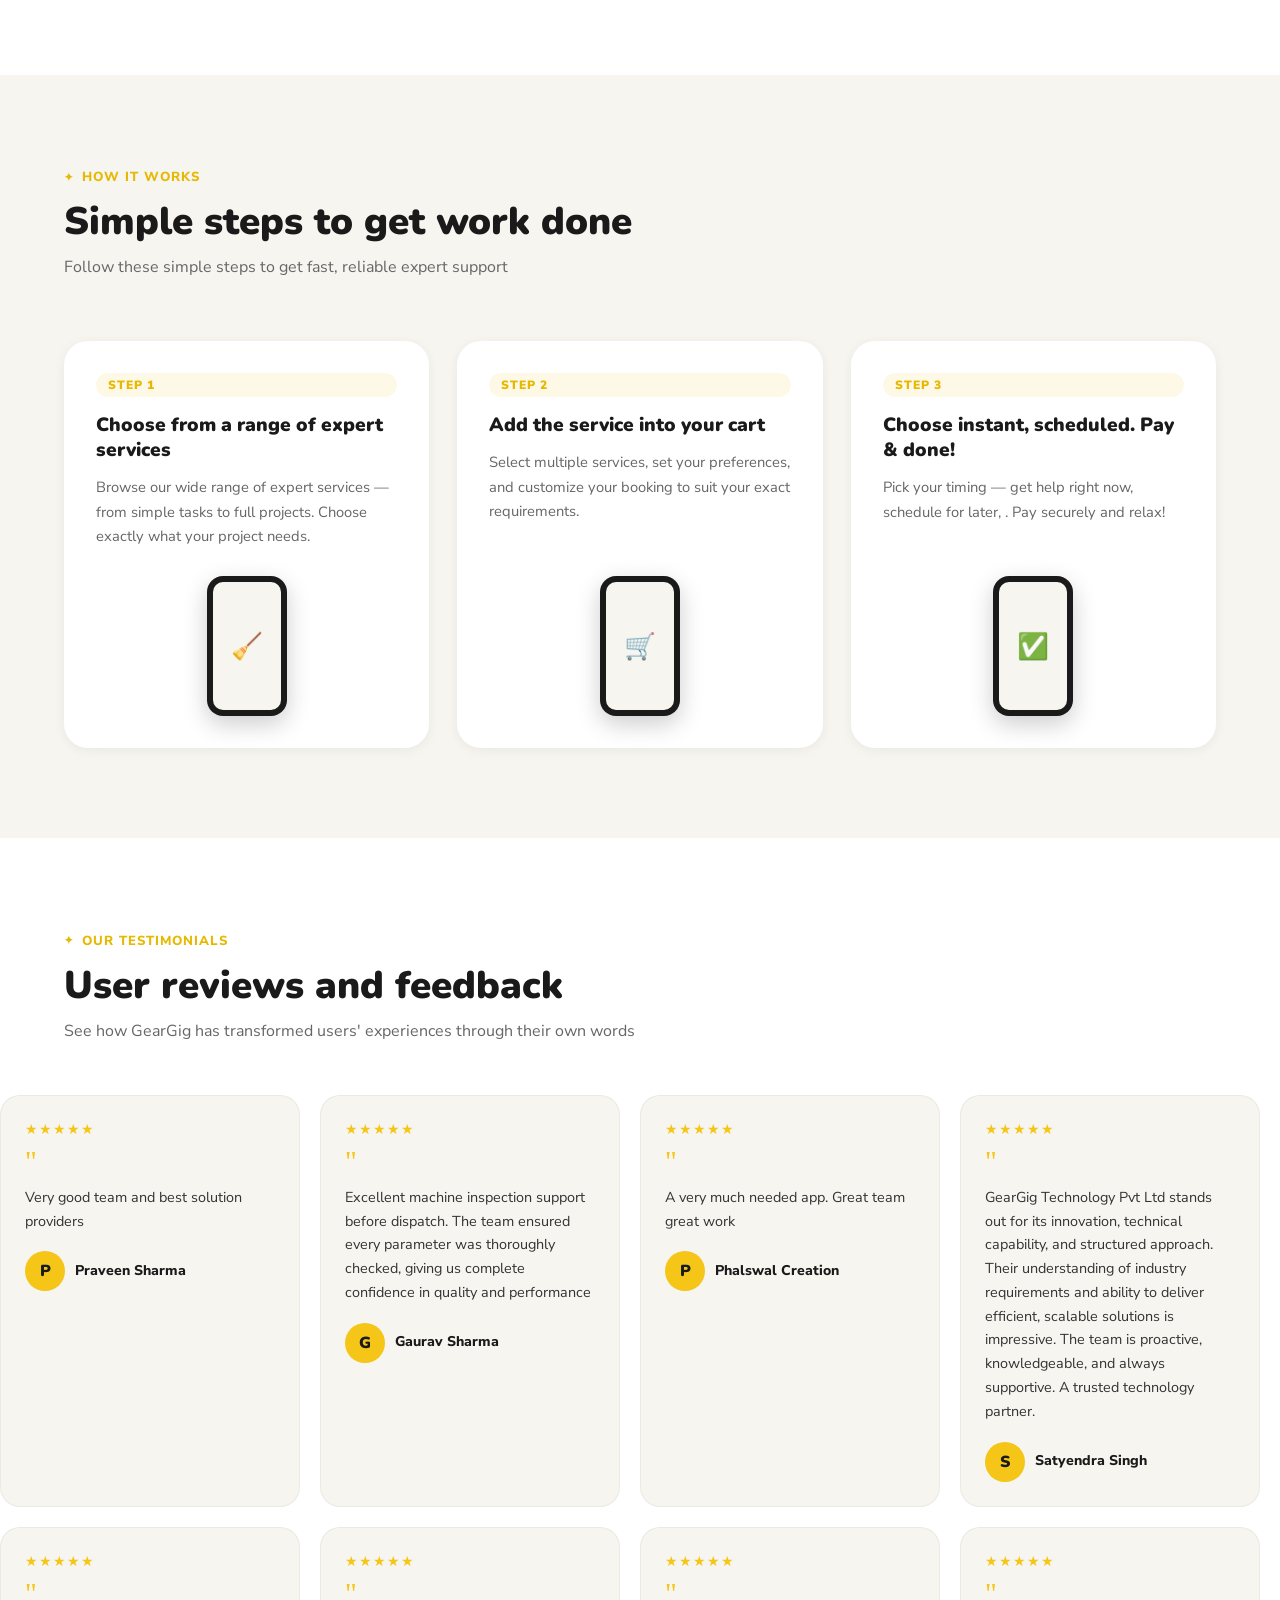
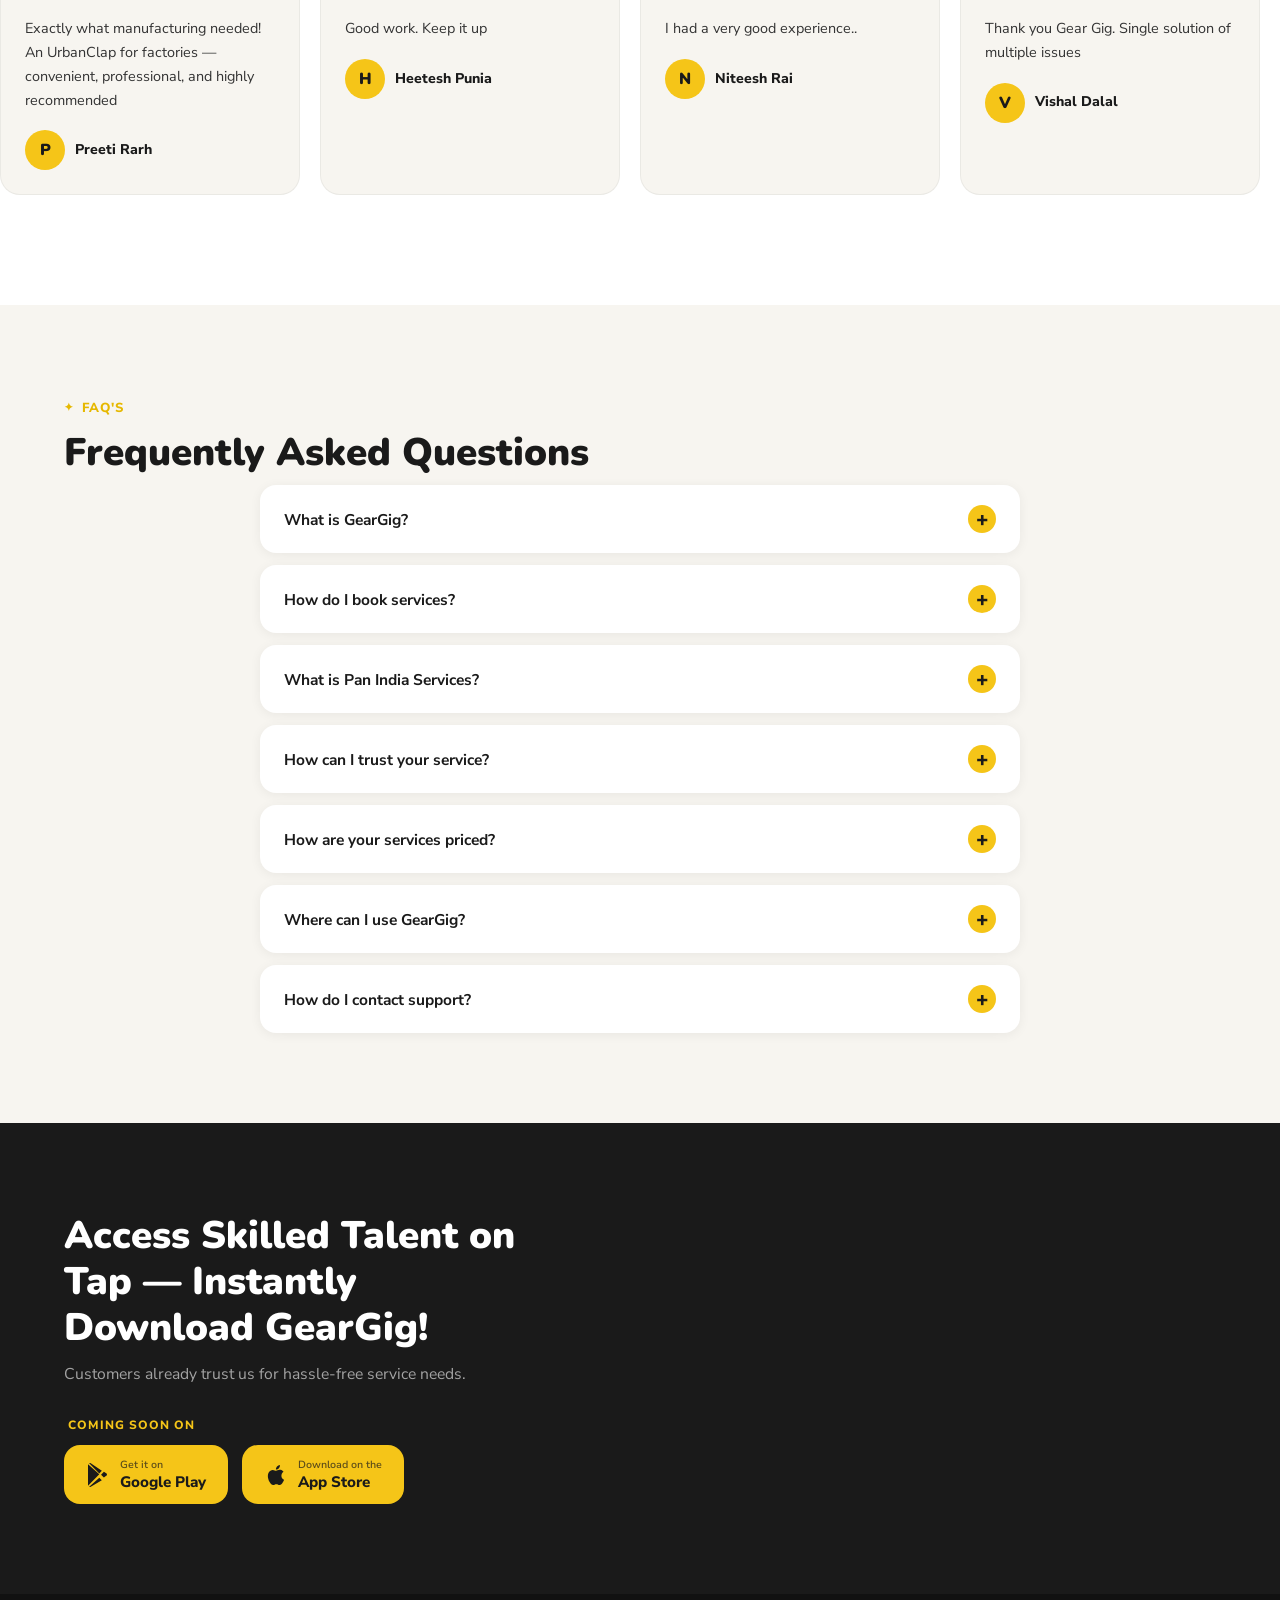
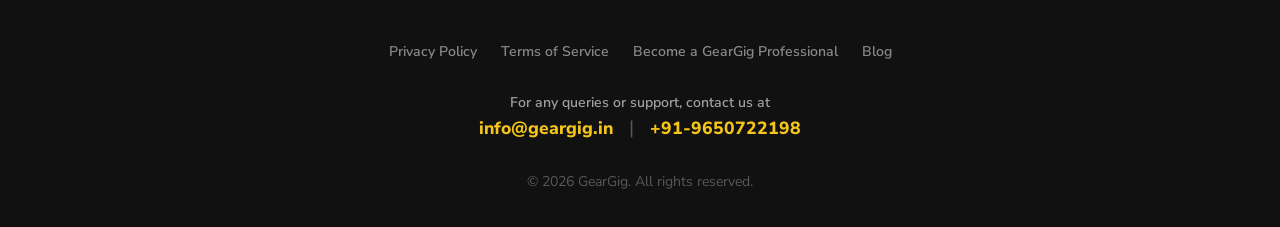
==== commit 95f88c66: "Update privacy policy content and faq section" ====
--- a/geargig/index.html
+++ b/geargig/index.html
@@ -585,10 +585,14 @@
 
       <div class="faq__item">
         <button class="faq__question" aria-expanded="false">
-          Can I book regular or subscription-based services?
+          What is Pan India Services? 
           <span class="faq__toggle">+</span>
         </button>
-        <div class="faq__answer">You can schedule recurring support for both home and industrial needs — including cleaning, maintenance, inspections, and technical services. Our subscription and AMC-style plans ensure consistent service delivery, priority support, and better cost efficiency for ongoing requirements.</div>
+        <div class="faq__answer">Pan India Services means offering services across all regions of India, not limited to one city.
+It ensures customers can access support anywhere in the country.
+For GearGig, it means delivering skilled professionals and services nationwide.
+
+ </div>
       </div>
 
       <div class="faq__item">
@@ -676,7 +680,11 @@
     </nav>
     <div class="footer__contact">
       <p>For any queries or support, contact us at</p>
-      <a href="mailto:info@geargig.in">info@geargig.in</a>
+      <div style="display: flex; justify-content: center; gap: 16px; align-items: center; flex-wrap: wrap;">
+        <a href="mailto:info@geargig.in">info@geargig.in</a>
+        <span style="color: rgba(255,255,255,0.3); font-size: 1.2rem; line-height: 1;">|</span>
+        <a href="tel:+919650722198">+91-9650722198</a>
+      </div>
     </div>
     <p class="footer__copy">© 2026 GearGig. All rights reserved.</p>
   </footer>
--- a/geargig/css/sections.css
+++ b/geargig/css/sections.css
@@ -81,6 +81,7 @@
   background: var(--clr-white); border-radius: var(--radius-lg);
   padding: 32px; box-shadow: var(--shadow-sm);
   transition: transform var(--transition-fast), box-shadow var(--transition-fast);
+  display: flex; flex-direction: column; height: 100%;
 }
 .step-card:hover { transform: translateY(-4px); box-shadow: var(--shadow-md); }
 .step-card__number {
@@ -95,7 +96,7 @@
 }
 .step-card__desc { color: var(--clr-text-light); font-size: 0.92rem; line-height: 1.65; }
 .step-card__illustration {
-  margin-top: 28px; display: flex; justify-content: center;
+  margin-top: auto; padding-top: 28px; display: flex; justify-content: center;
 }
 .step-phone-mini {
   width: 80px; height: 140px; background: var(--clr-dark);
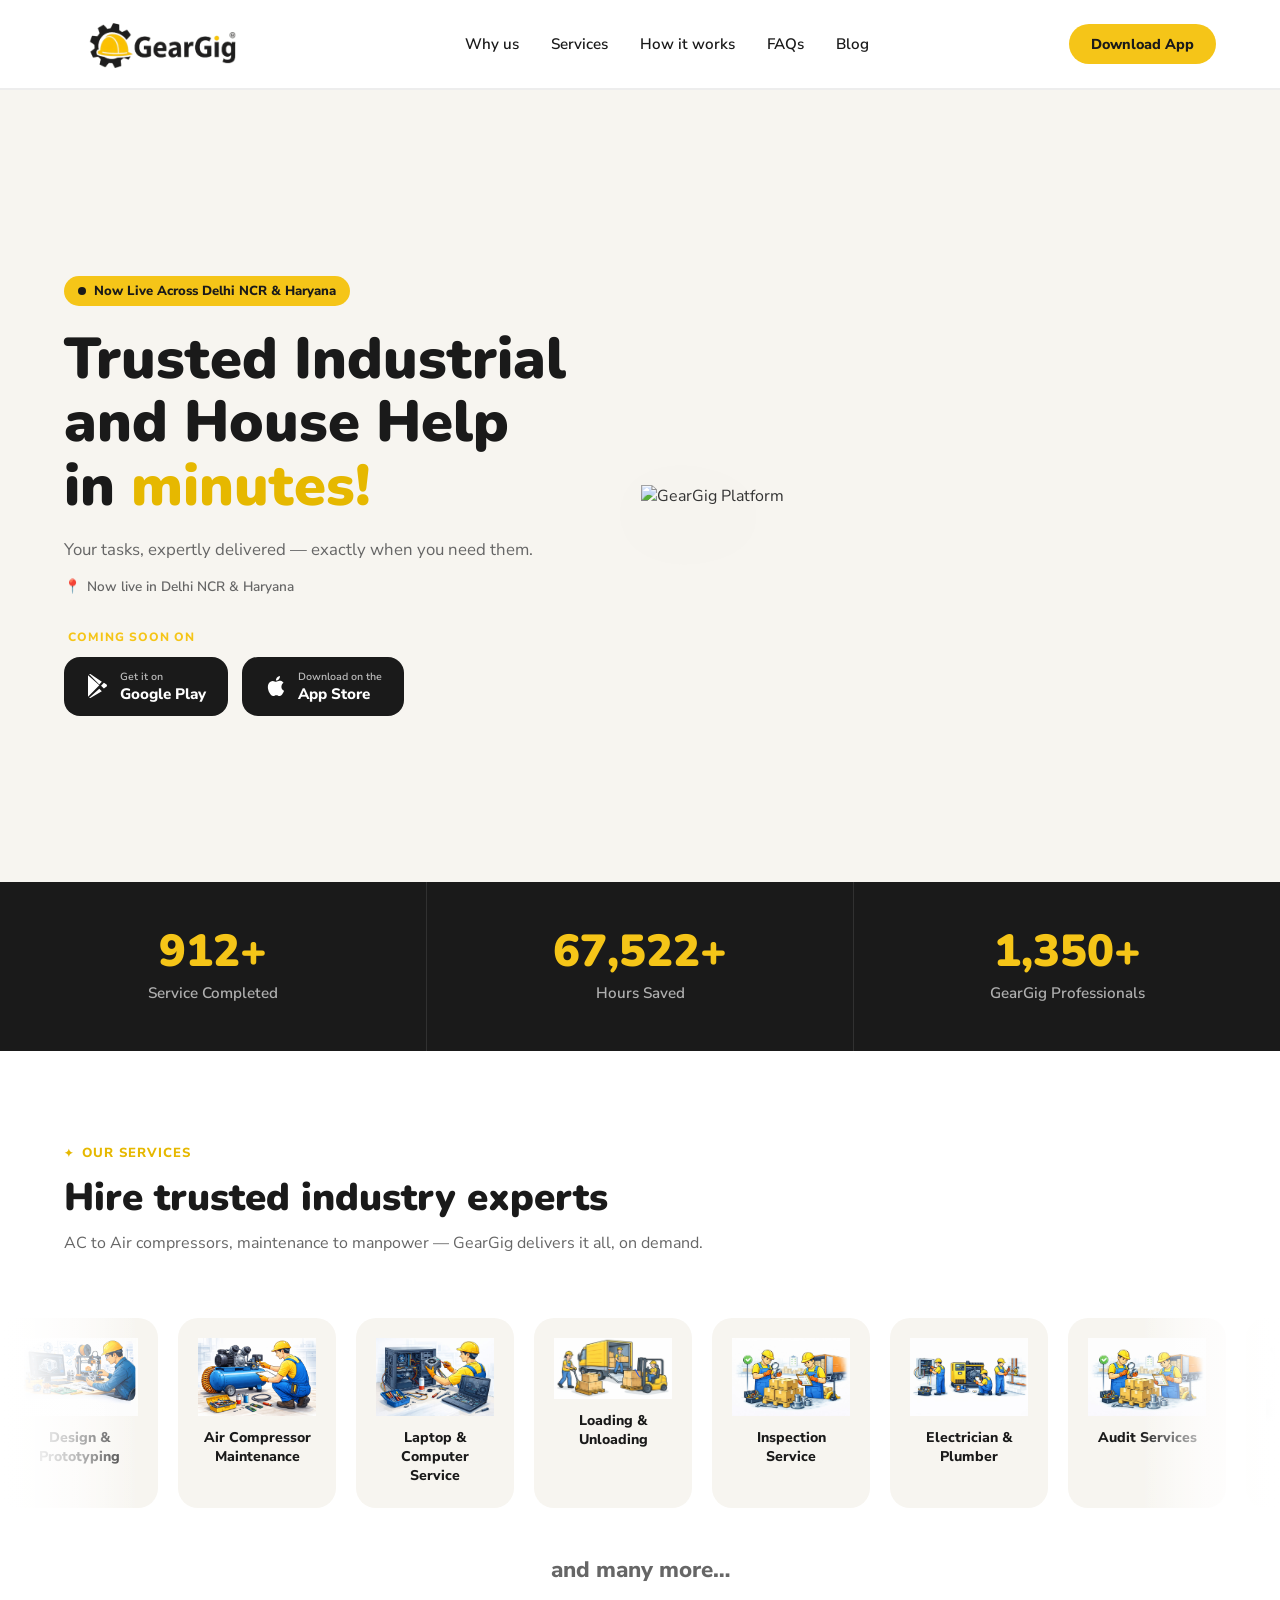
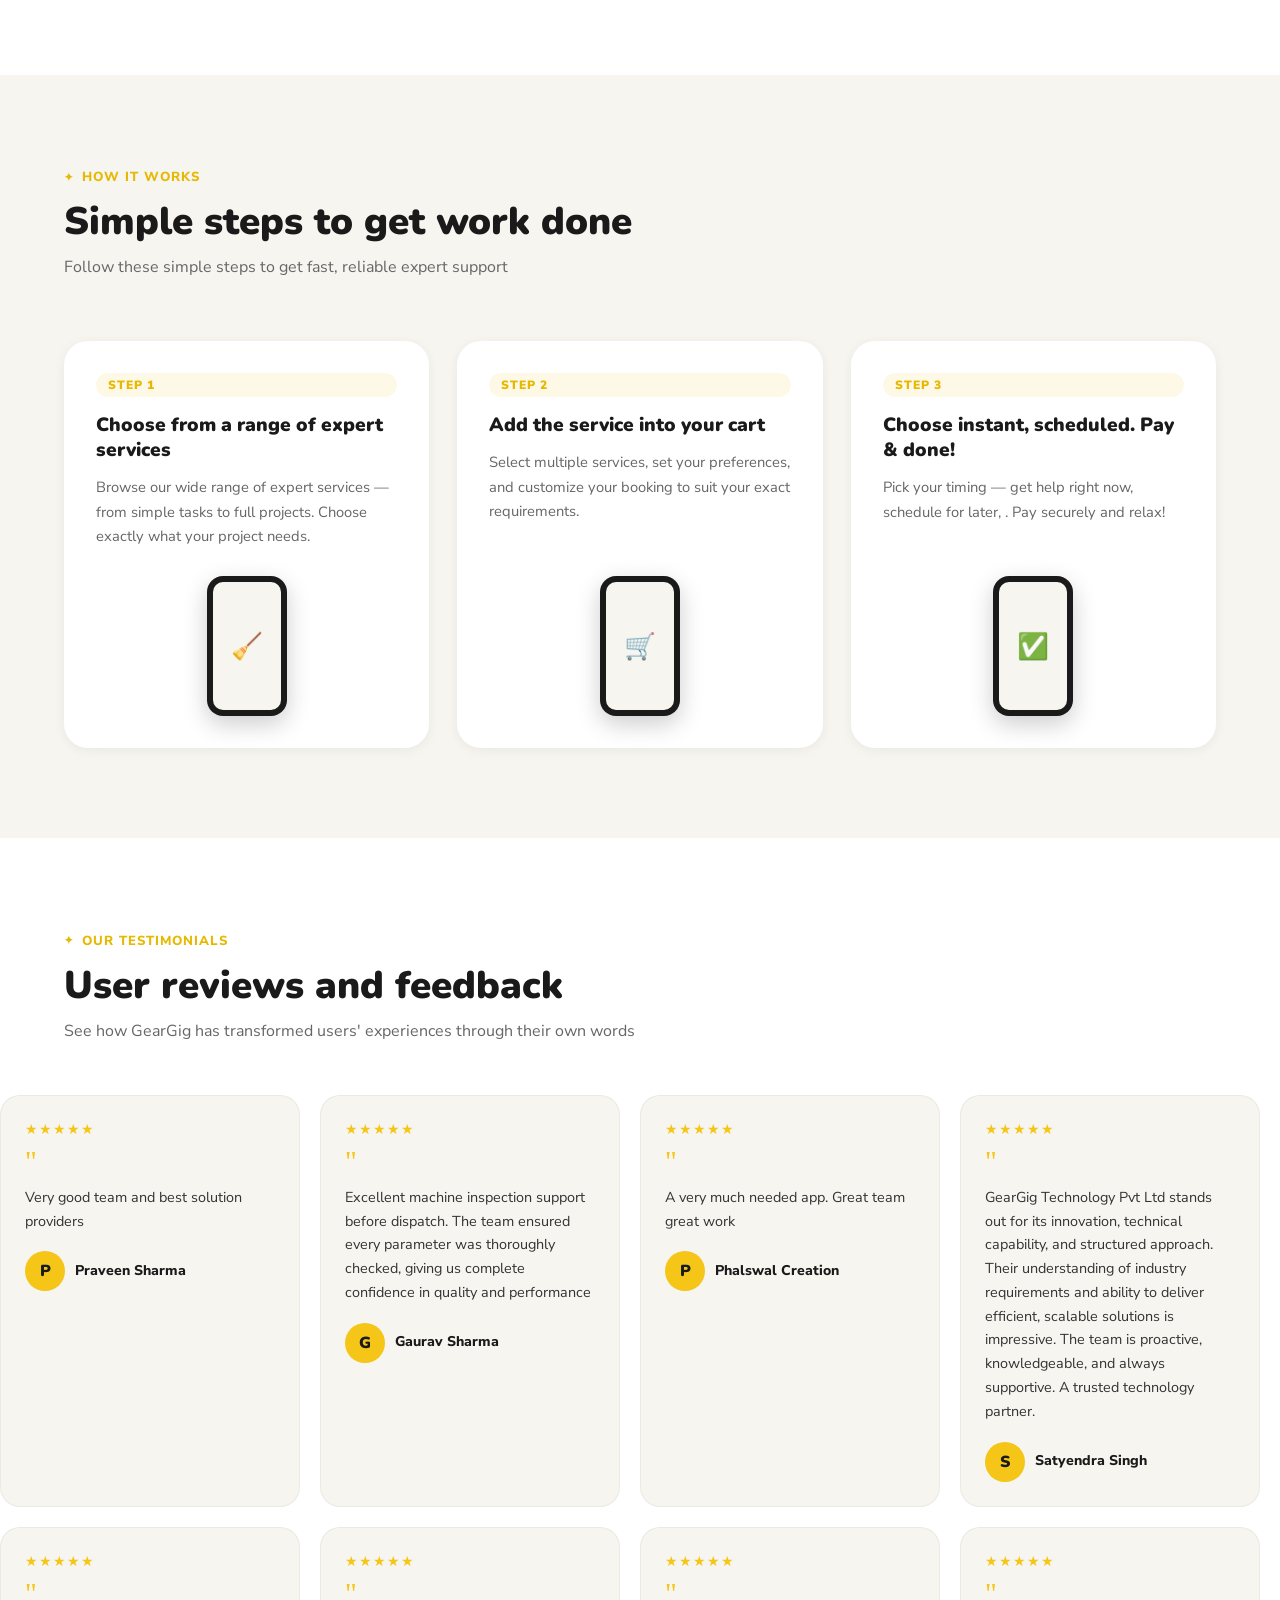
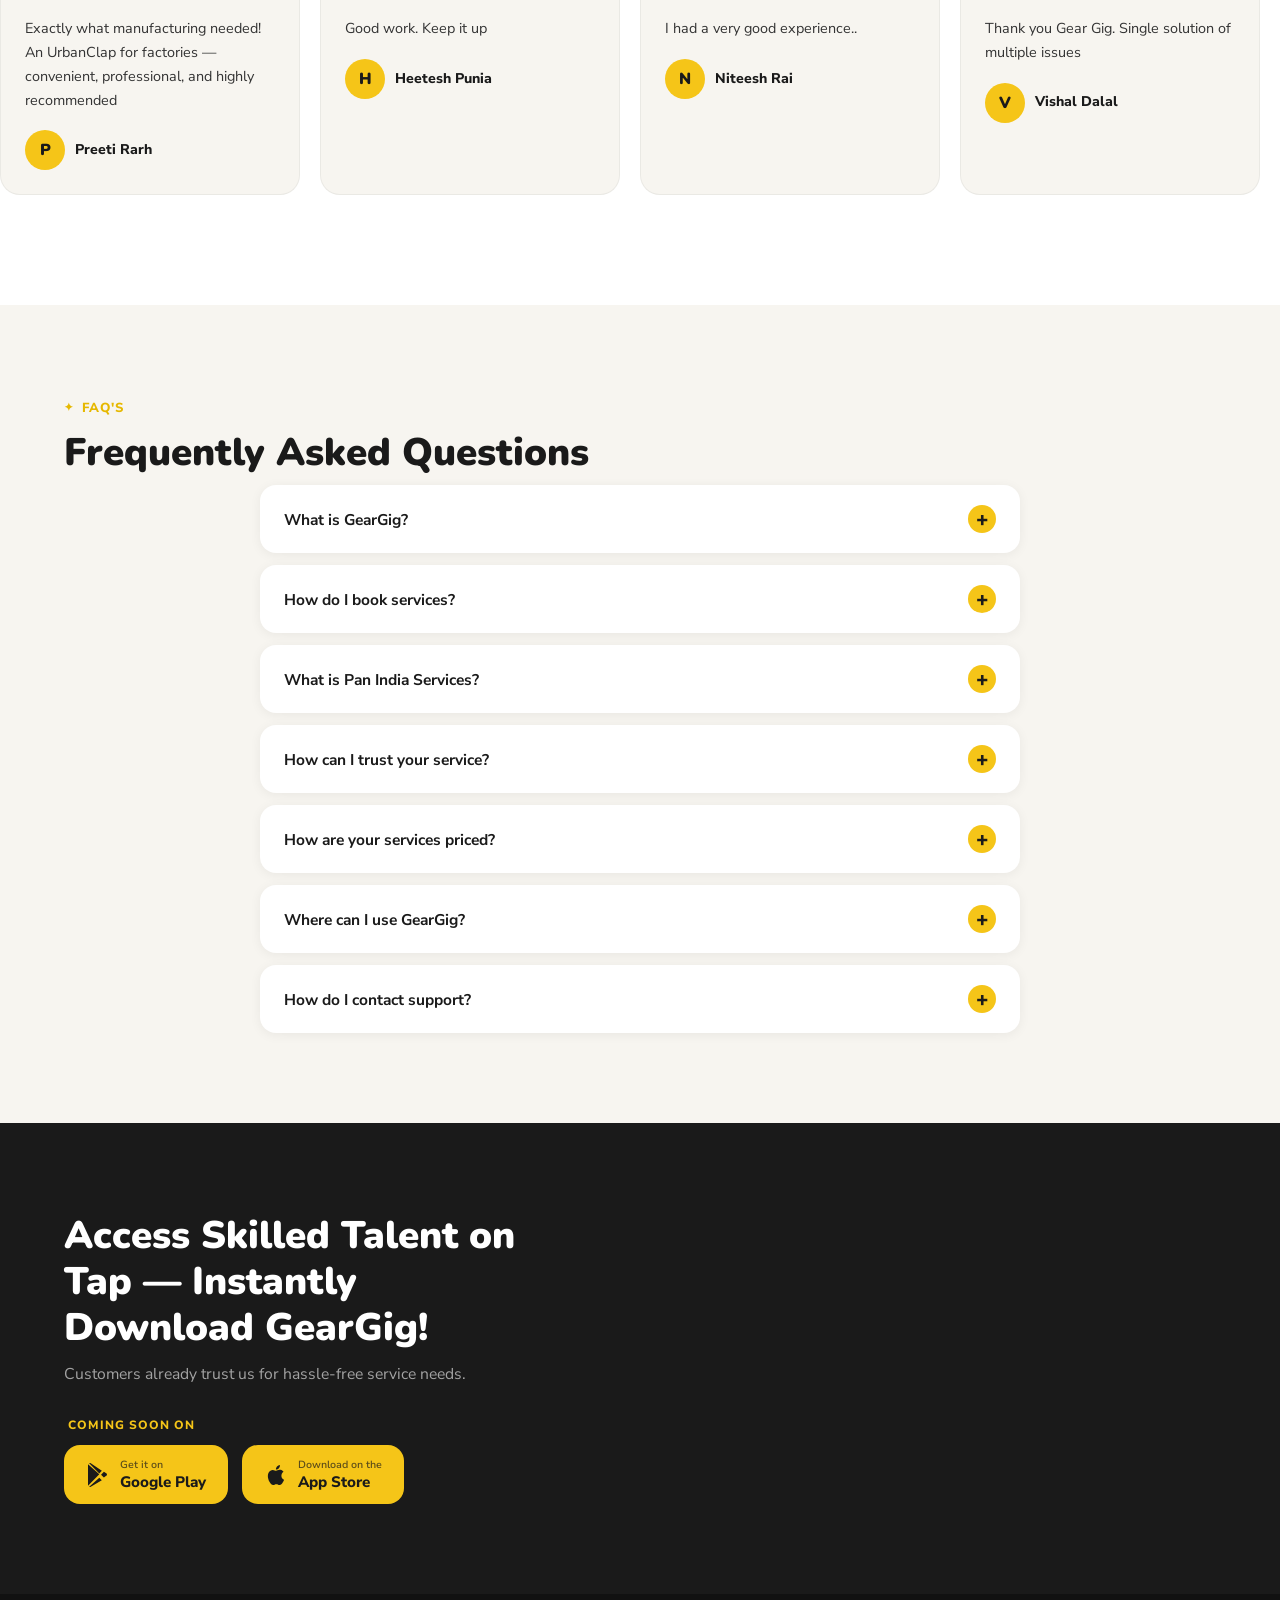
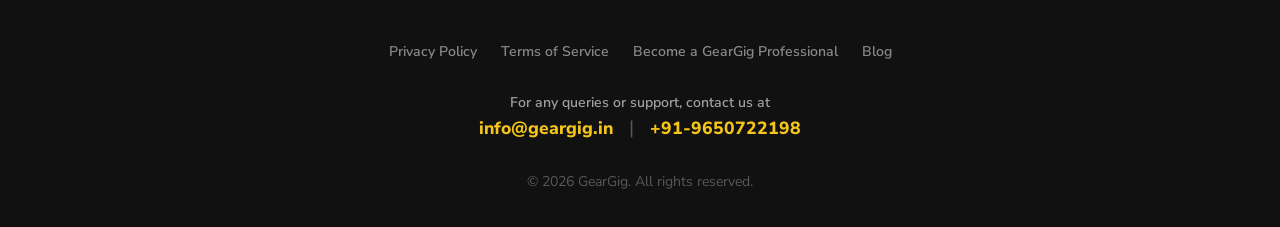
==== commit 2d4b134a: "Update FAQ section for Pan India Services" ====
--- a/geargig/index.html
+++ b/geargig/index.html
@@ -588,9 +588,9 @@
           What is Pan India Services? 
           <span class="faq__toggle">+</span>
         </button>
-        <div class="faq__answer">Pan India Services means offering services across all regions of India, not limited to one city.
-It ensures customers can access support anywhere in the country.
-For GearGig, it means delivering skilled professionals and services nationwide.
+        <div class="faq__answer">Pan India Service refers to services that are available across the entire country, allowing customers from any location to access and book them.
+
+Customers can request customized or quotation-based services such as prototyping & Product Development, business development, Business Development & Sourcing Support, 	Design & Automation Services. Based on the requirements, our experts will review the request and provide a detailed quotation. The customers can then choose to accept or decline the quotation as per their preference.
 
  </div>
       </div>
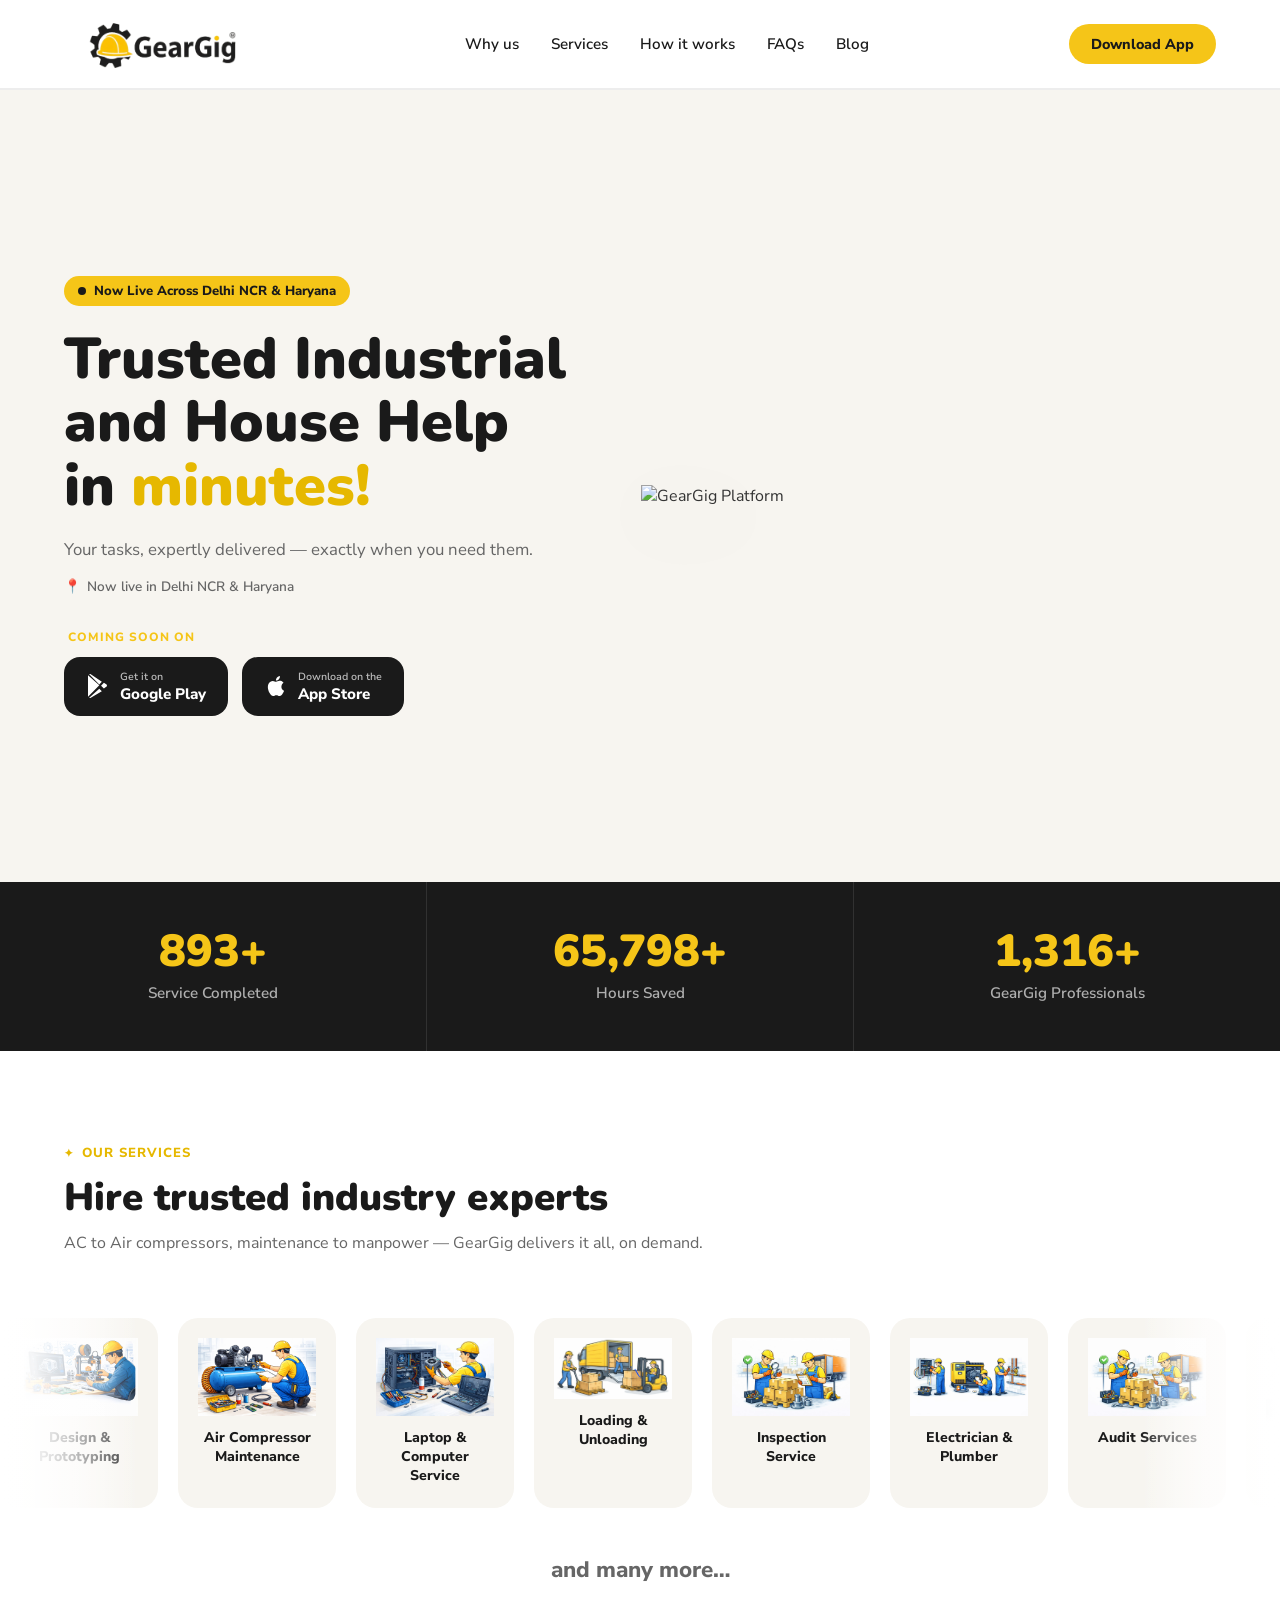
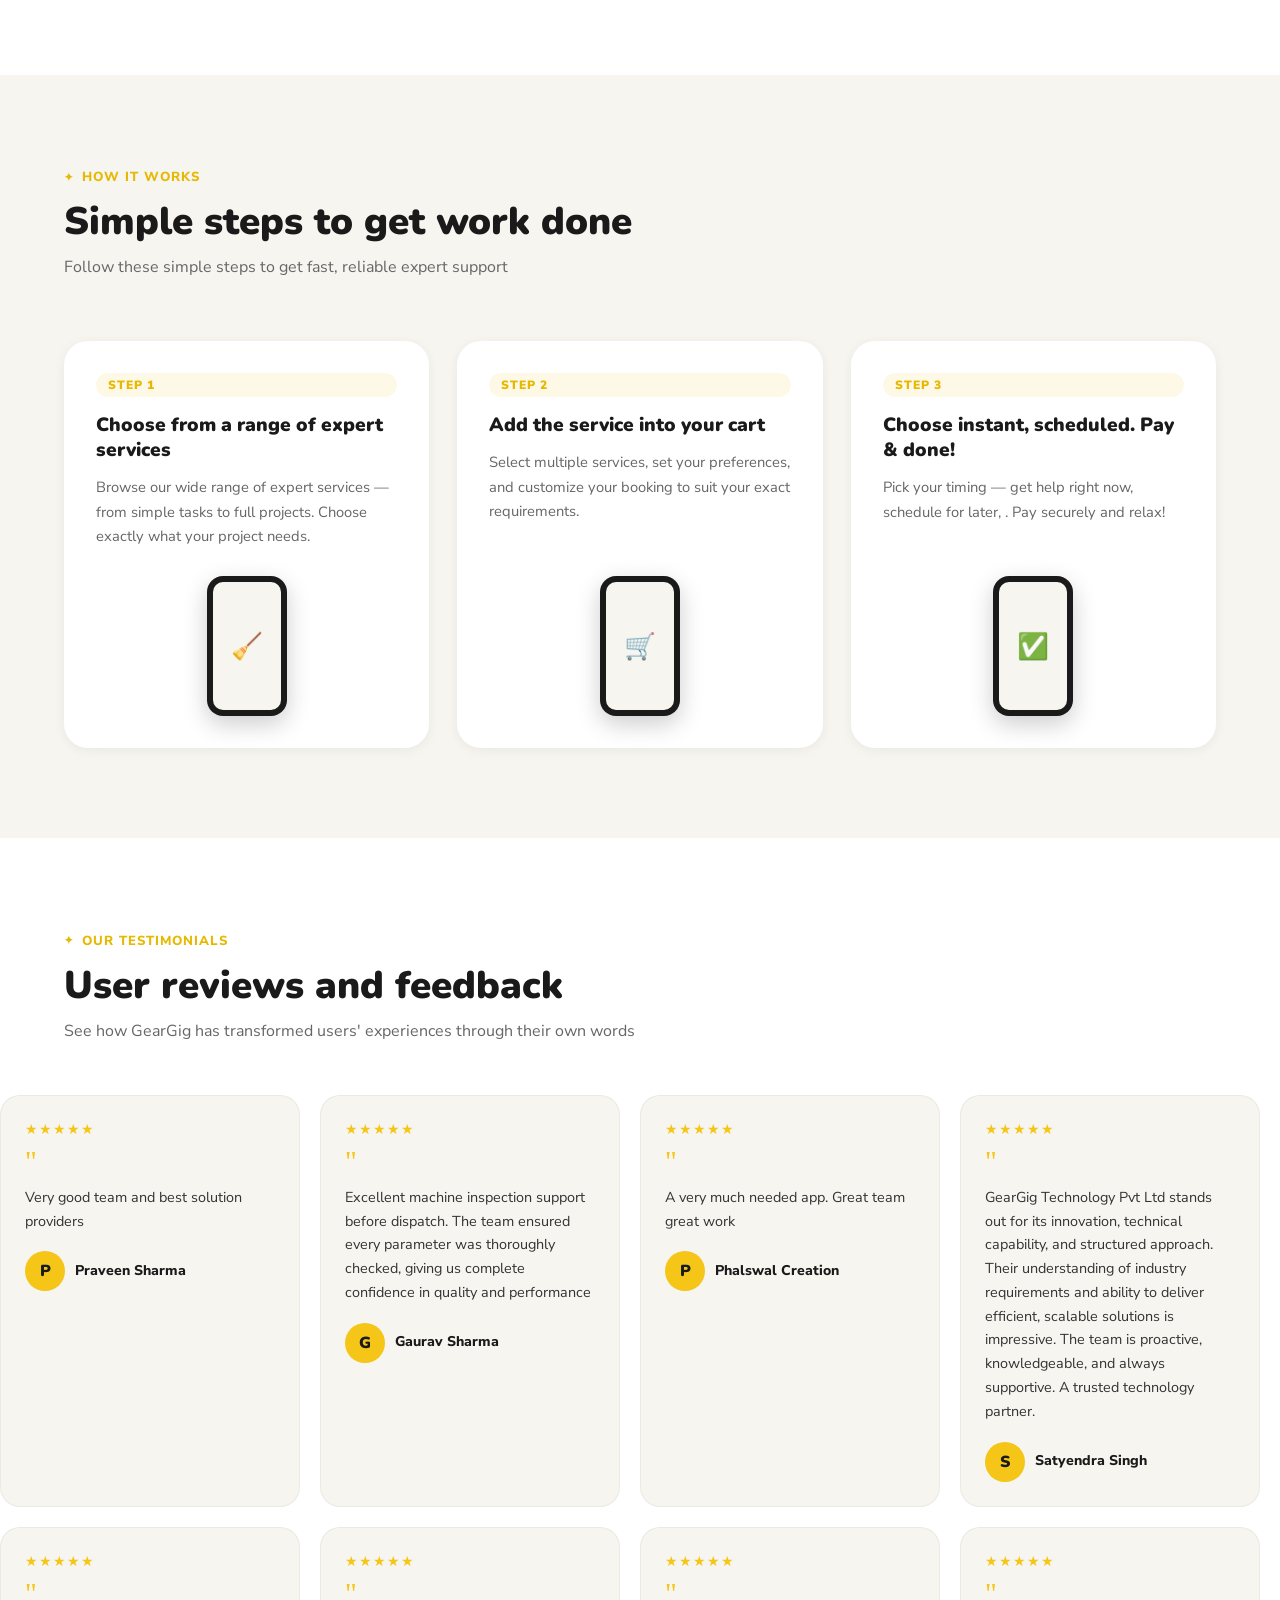
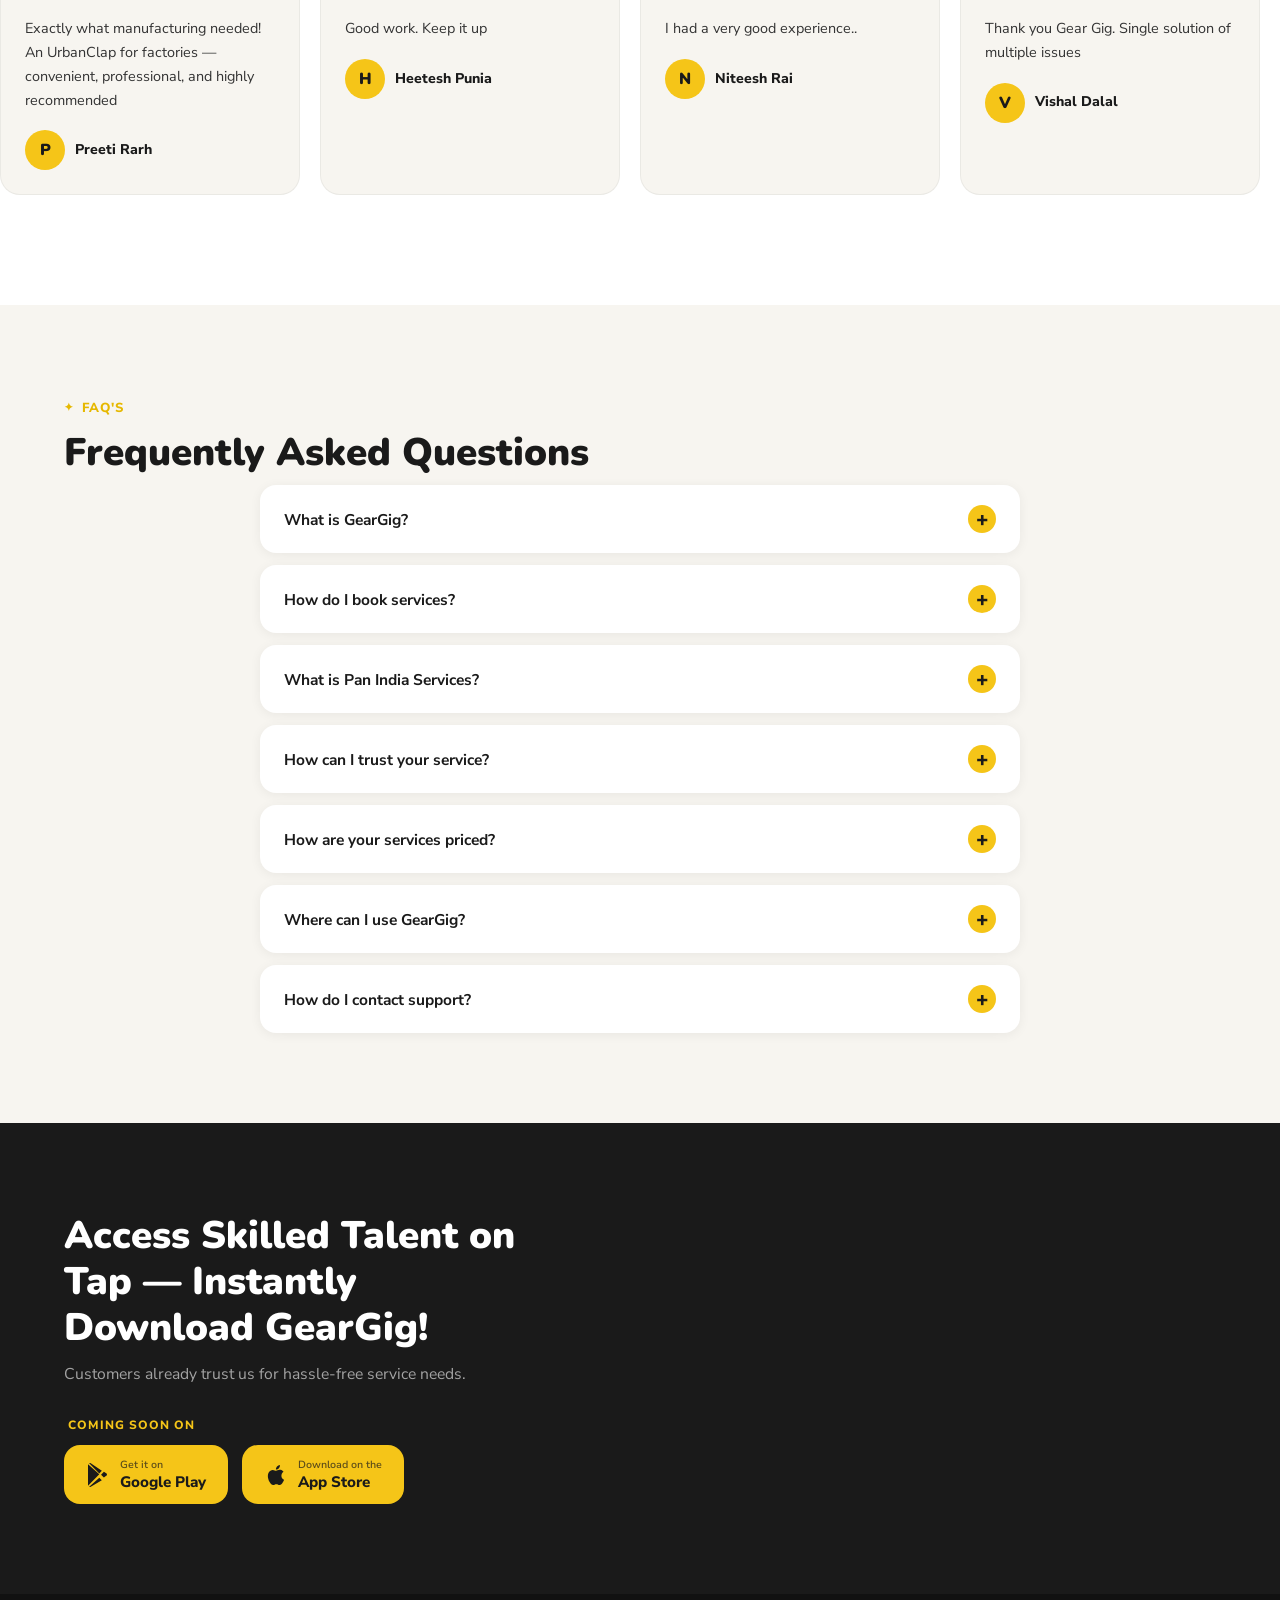
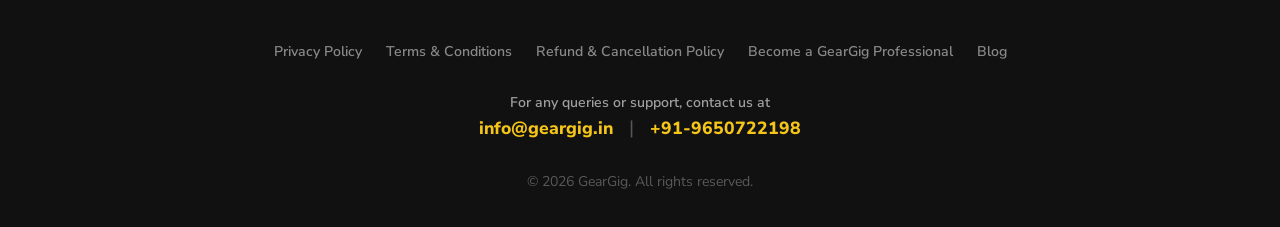
==== commit 0bfcc736: "Update privacy policy, terms, and add refund policy" ====
--- a/geargig/index.html
+++ b/geargig/index.html
@@ -44,7 +44,8 @@
         <li><a href="blog.html">Blog</a></li>
       </ul>
 
-      <a href="https://github.com/Kunal-Gulia/geargig/releases/download/v1.0/GearGig.apk" target="_blank" class="navbar__cta">
+      <a href="https://github.com/Kunal-Gulia/geargig/releases/download/v1.0/GearGig.apk" target="_blank"
+        class="navbar__cta">
         Download App
       </a>
       <button class="navbar__hamburger" id="hamburger" aria-label="Toggle menu" aria-expanded="false"
@@ -59,7 +60,8 @@
       <a href="#how-it-works" role="menuitem">How it works</a>
       <a href="#faq" role="menuitem">FAQs</a>
       <a href="blog.html" role="menuitem">Blog</a>
-      <a href="https://github.com/Kunal-Gulia/geargig/releases/download/v1.0/GearGig.apk" target="_blank" class="navbar__cta" role="menuitem">Download App</a>
+      <a href="https://github.com/Kunal-Gulia/geargig/releases/download/v1.0/GearGig.apk" target="_blank"
+        class="navbar__cta" role="menuitem">Download App</a>
     </div>
   </nav>
 
@@ -82,7 +84,9 @@
       </p>
       <div class="hero__buttons">
         <div style="display:flex; flex-direction:column; gap:12px;">
-          <span style="color:var(--clr-yellow); font-weight:800; font-size:0.75rem; text-transform:uppercase; letter-spacing:1px; margin-left:4px;">Coming Soon On</span>
+          <span
+            style="color:var(--clr-yellow); font-weight:800; font-size:0.75rem; text-transform:uppercase; letter-spacing:1px; margin-left:4px;">Coming
+            Soon On</span>
           <div style="display:flex; gap:14px; flex-wrap:wrap;">
             <a class="btn-store" aria-label="Get GearGig on Google Play">
               <svg viewBox="0 0 24 24" xmlns="http://www.w3.org/2000/svg">
@@ -104,7 +108,8 @@
     </div>
 
     <div class="hero__visual fade-in" style="transition-delay:0.2s">
-      <img src="./images/image11.png" alt="GearGig Platform" class="hero__image" style="width:100%; max-width:550px; height:auto; filter: drop-shadow(0 20px 50px rgba(0,0,0,0.12));">
+      <img src="./images/image11.png" alt="GearGig Platform" class="hero__image"
+        style="width:100%; max-width:550px; height:auto; filter: drop-shadow(0 20px 50px rgba(0,0,0,0.12));">
     </div>
   </section>
 
@@ -136,7 +141,7 @@
       <div class="section-label">Our Services</div>
       <h2 class="section-heading fade-in">Hire trusted industry experts</h2>
       <p class="section-subtext fade-in">AC to Air compressors, maintenance to manpower —
-GearGig delivers it all, on demand.</p>
+        GearGig delivers it all, on demand.</p>
     </div>
 
     <div class="ticker-wrap" aria-hidden="true">
@@ -275,7 +280,8 @@
       <article class="step-card fade-in">
         <div class="step-card__number">Step 1</div>
         <h3 class="step-card__title">Choose from a range of expert services</h3>
-        <p class="step-card__desc">Browse our wide range of expert services — from simple tasks to full projects. Choose exactly what your project needs.</p>
+        <p class="step-card__desc">Browse our wide range of expert services — from simple tasks to full projects. Choose
+          exactly what your project needs.</p>
         <div class="step-card__illustration" aria-hidden="true">
           <div class="step-phone-mini">
             <div class="step-phone-mini__screen">🧹</div>
@@ -298,7 +304,7 @@
       <article class="step-card fade-in" style="transition-delay:0.24s">
         <div class="step-card__number">Step 3</div>
         <h3 class="step-card__title">Choose instant, scheduled. Pay &amp; done!</h3>
-        <p class="step-card__desc">Pick your timing — get help right now, schedule for later, 
+        <p class="step-card__desc">Pick your timing — get help right now, schedule for later,
           . Pay securely and relax!</p>
         <div class="step-card__illustration" aria-hidden="true">
           <div class="step-phone-mini">
@@ -337,7 +343,8 @@
         <article class="review-card">
           <div class="review-card__stars">★★★★★</div>
           <div class="review-card__quote">"</div>
-          <p class="review-card__text">Excellent machine inspection support before dispatch. The team ensured every parameter was thoroughly checked, giving us complete confidence in quality and performance</p>
+          <p class="review-card__text">Excellent machine inspection support before dispatch. The team ensured every
+            parameter was thoroughly checked, giving us complete confidence in quality and performance</p>
           <div class="review-card__author">
             <div class="review-card__avatar">G</div>
             <div>
@@ -359,7 +366,10 @@
         <article class="review-card">
           <div class="review-card__stars">★★★★★</div>
           <div class="review-card__quote">"</div>
-          <p class="review-card__text">GearGig Technology Pvt Ltd stands out for its innovation, technical capability, and structured approach. Their understanding of industry requirements and ability to deliver efficient, scalable solutions is impressive. The team is proactive, knowledgeable, and always supportive. A trusted technology partner.</p>
+          <p class="review-card__text">GearGig Technology Pvt Ltd stands out for its innovation, technical capability,
+            and structured approach. Their understanding of industry requirements and ability to deliver efficient,
+            scalable solutions is impressive. The team is proactive, knowledgeable, and always supportive. A trusted
+            technology partner.</p>
           <div class="review-card__author">
             <div class="review-card__avatar">S</div>
             <div>
@@ -393,7 +403,8 @@
         <article class="review-card">
           <div class="review-card__stars">★★★★★</div>
           <div class="review-card__quote">"</div>
-          <p class="review-card__text">Excellent machine inspection support before dispatch. The team ensured every parameter was thoroughly checked, giving us complete confidence in quality and performance</p>
+          <p class="review-card__text">Excellent machine inspection support before dispatch. The team ensured every
+            parameter was thoroughly checked, giving us complete confidence in quality and performance</p>
           <div class="review-card__author">
             <div class="review-card__avatar">G</div>
             <div>
@@ -415,7 +426,10 @@
         <article class="review-card">
           <div class="review-card__stars">★★★★★</div>
           <div class="review-card__quote">"</div>
-          <p class="review-card__text">GearGig Technology Pvt Ltd stands out for its innovation, technical capability, and structured approach. Their understanding of industry requirements and ability to deliver efficient, scalable solutions is impressive. The team is proactive, knowledgeable, and always supportive. A trusted technology partner.</p>
+          <p class="review-card__text">GearGig Technology Pvt Ltd stands out for its innovation, technical capability,
+            and structured approach. Their understanding of industry requirements and ability to deliver efficient,
+            scalable solutions is impressive. The team is proactive, knowledgeable, and always supportive. A trusted
+            technology partner.</p>
           <div class="review-card__author">
             <div class="review-card__avatar">S</div>
             <div>
@@ -443,7 +457,8 @@
         <article class="review-card">
           <div class="review-card__stars">★★★★★</div>
           <div class="review-card__quote">"</div>
-          <p class="review-card__text">Exactly what manufacturing needed! An UrbanClap for factories — convenient, professional, and highly recommended</p>
+          <p class="review-card__text">Exactly what manufacturing needed! An UrbanClap for factories — convenient,
+            professional, and highly recommended</p>
           <div class="review-card__author">
             <div class="review-card__avatar">P</div>
             <div>
@@ -499,7 +514,8 @@
         <article class="review-card">
           <div class="review-card__stars">★★★★★</div>
           <div class="review-card__quote">"</div>
-          <p class="review-card__text">Exactly what manufacturing needed! An UrbanClap for factories — convenient, professional, and highly recommended</p>
+          <p class="review-card__text">Exactly what manufacturing needed! An UrbanClap for factories — convenient,
+            professional, and highly recommended</p>
           <div class="review-card__author">
             <div class="review-card__avatar">P</div>
             <div>
@@ -545,13 +561,13 @@
           <div class="review-card__quote">"</div>
           <p class="review-card__text">Very good service</p>
           <div class="review-card__author">
-="review-card__avatar">A</div>
-            <div>
-              <div class="review-card__name">Amit Kumar</div>
-            </div>
-          </div>
-        </article>
-      </div>
+            ="review-card__avatar">A</div>
+          <div>
+            <div class="review-card__name">Amit Kumar</div>
+          </div>
+      </div>
+      </article>
+    </div>
     </div>
   </section>
 
@@ -570,7 +586,9 @@
           What is GearGig?
           <span class="faq__toggle">+</span>
         </button>
-        <div class="faq__answer">GearGig is an on-demand service platform that connects you with verified professionals for both home and industrial needs. From cleaning, maintenance, and installations to technical and factory support — get skilled help quickly, efficiently, and on demand.</div>
+        <div class="faq__answer">GearGig is an on-demand service platform that connects you with verified professionals
+          for both home and industrial needs. From cleaning, maintenance, and installations to technical and factory
+          support — get skilled help quickly, efficiently, and on demand.</div>
       </div>
 
       <div class="faq__item">
@@ -585,14 +603,18 @@
 
       <div class="faq__item">
         <button class="faq__question" aria-expanded="false">
-          What is Pan India Services? 
+          What is Pan India Services?
           <span class="faq__toggle">+</span>
         </button>
-        <div class="faq__answer">Pan India Service refers to services that are available across the entire country, allowing customers from any location to access and book them.
-
-Customers can request customized or quotation-based services such as prototyping & Product Development, business development, Business Development & Sourcing Support, 	Design & Automation Services. Based on the requirements, our experts will review the request and provide a detailed quotation. The customers can then choose to accept or decline the quotation as per their preference.
-
- </div>
+        <div class="faq__answer">Pan India Service refers to services that are available across the entire country,
+          allowing customers from any location to access and book them.
+
+          Customers can request customized or quotation-based services such as prototyping & Product Development,
+          business development, Business Development & Sourcing Support, Design & Automation Services. Based on the
+          requirements, our experts will review the request and provide a detailed quotation. The customers can then
+          choose to accept or decline the quotation as per their preference.
+
+        </div>
       </div>
 
       <div class="faq__item">
@@ -619,7 +641,8 @@
           Where can I use GearGig?
           <span class="faq__toggle">+</span>
         </button>
-        <div class="faq__answer">GearGig is currently live in Delhi NCR & Haryana. We're rapidly expanding to more cities — stay tuned!</div>
+        <div class="faq__answer">GearGig is currently live in Delhi NCR & Haryana. We're rapidly expanding to more
+          cities — stay tuned!</div>
       </div>
 
       <div class="faq__item">
@@ -644,16 +667,18 @@
       <p class="cta-banner__subtext">Customers already trust us for hassle-free service needs.</p>
       <div class="cta-banner__buttons">
         <div style="display:flex; flex-direction:column; gap:12px;">
-          <span style="color:var(--clr-yellow); font-weight:800; font-size:0.75rem; text-transform:uppercase; letter-spacing:1px; margin-left:4px;">Coming Soon On</span>
+          <span
+            style="color:var(--clr-yellow); font-weight:800; font-size:0.75rem; text-transform:uppercase; letter-spacing:1px; margin-left:4px;">Coming
+            Soon On</span>
           <div style="display:flex; gap:14px; flex-wrap:wrap;">
-            <a  class="btn-store btn-store--yellow" aria-label="Get GearGig on Google Play">
+            <a class="btn-store btn-store--yellow" aria-label="Get GearGig on Google Play">
               <svg viewBox="0 0 24 24" xmlns="http://www.w3.org/2000/svg">
                 <path
                   d="M3.18 23.76c.37.21.8.27 1.21.16l11.44-6.61-2.54-2.54-10.11 8.99zm17.03-10.75c.47-.3.79-.82.79-1.42 0-.6-.31-1.11-.77-1.41L17.9 8.84l-2.85 2.85 2.85 2.85 2.31-1.73zM4.39.08C3.98-.03 3.55.03 3.18.28L13.3 10.4l2.54-2.54L4.39.08zM2 1.37v21.26L13.3 11.33 2 1.37z" />
               </svg>
               <div class="btn-store__text"><small>Get it on</small><strong>Google Play</strong></div>
             </a>
-            <a  class="btn-store btn-store--yellow" aria-label="Download GearGig on the App Store">
+            <a class="btn-store btn-store--yellow" aria-label="Download GearGig on the App Store">
               <svg viewBox="0 0 24 24" xmlns="http://www.w3.org/2000/svg">
                 <path
                   d="M18.71 19.5c-.83 1.24-1.71 2.45-3.05 2.47-1.34.03-1.77-.79-3.29-.79-1.53 0-2 .77-3.27.82-1.31.05-2.3-1.32-3.14-2.53C4.25 17 2.94 12.45 4.7 9.39c.87-1.52 2.43-2.48 4.12-2.51 1.28-.02 2.5.87 3.29.87.78 0 2.26-1.07 3.8-.91.65.03 2.47.26 3.64 1.98-.09.06-2.17 1.28-2.15 3.81.03 3.02 2.65 4.03 2.68 4.04-.03.07-.42 1.44-1.38 2.83zM13 3.5c.73-.83 1.94-1.46 2.94-1.5.13 1.17-.34 2.35-1.04 3.19-.69.85-1.83 1.51-2.95 1.42-.15-1.15.41-2.35 1.05-3.11z" />
@@ -671,11 +696,13 @@
      FOOTER
 ════════════════════════════════════════════ -->
   <footer class="footer" role="contentinfo">
-    
+
     <nav class="footer__links" aria-label="Footer navigation">
       <a href="privacy-policy.html">Privacy Policy</a>
-      <a href="terms-of-service.html">Terms of Service</a>
-      <a href="https://github.com/Kunal-Gulia/geargig/releases/download/v1.0/app-release.apk" target="_blank">Become a GearGig Professional</a>
+      <a href="terms-of-service.html">Terms & Conditions</a>
+      <a href="refund-policy.html">Refund & Cancellation Policy</a>
+      <a href="https://github.com/Kunal-Gulia/geargig/releases/download/v1.0/app-release.apk" target="_blank">Become a
+        GearGig Professional</a>
       <a href="blog.html">Blog</a>
     </nav>
     <div class="footer__contact">
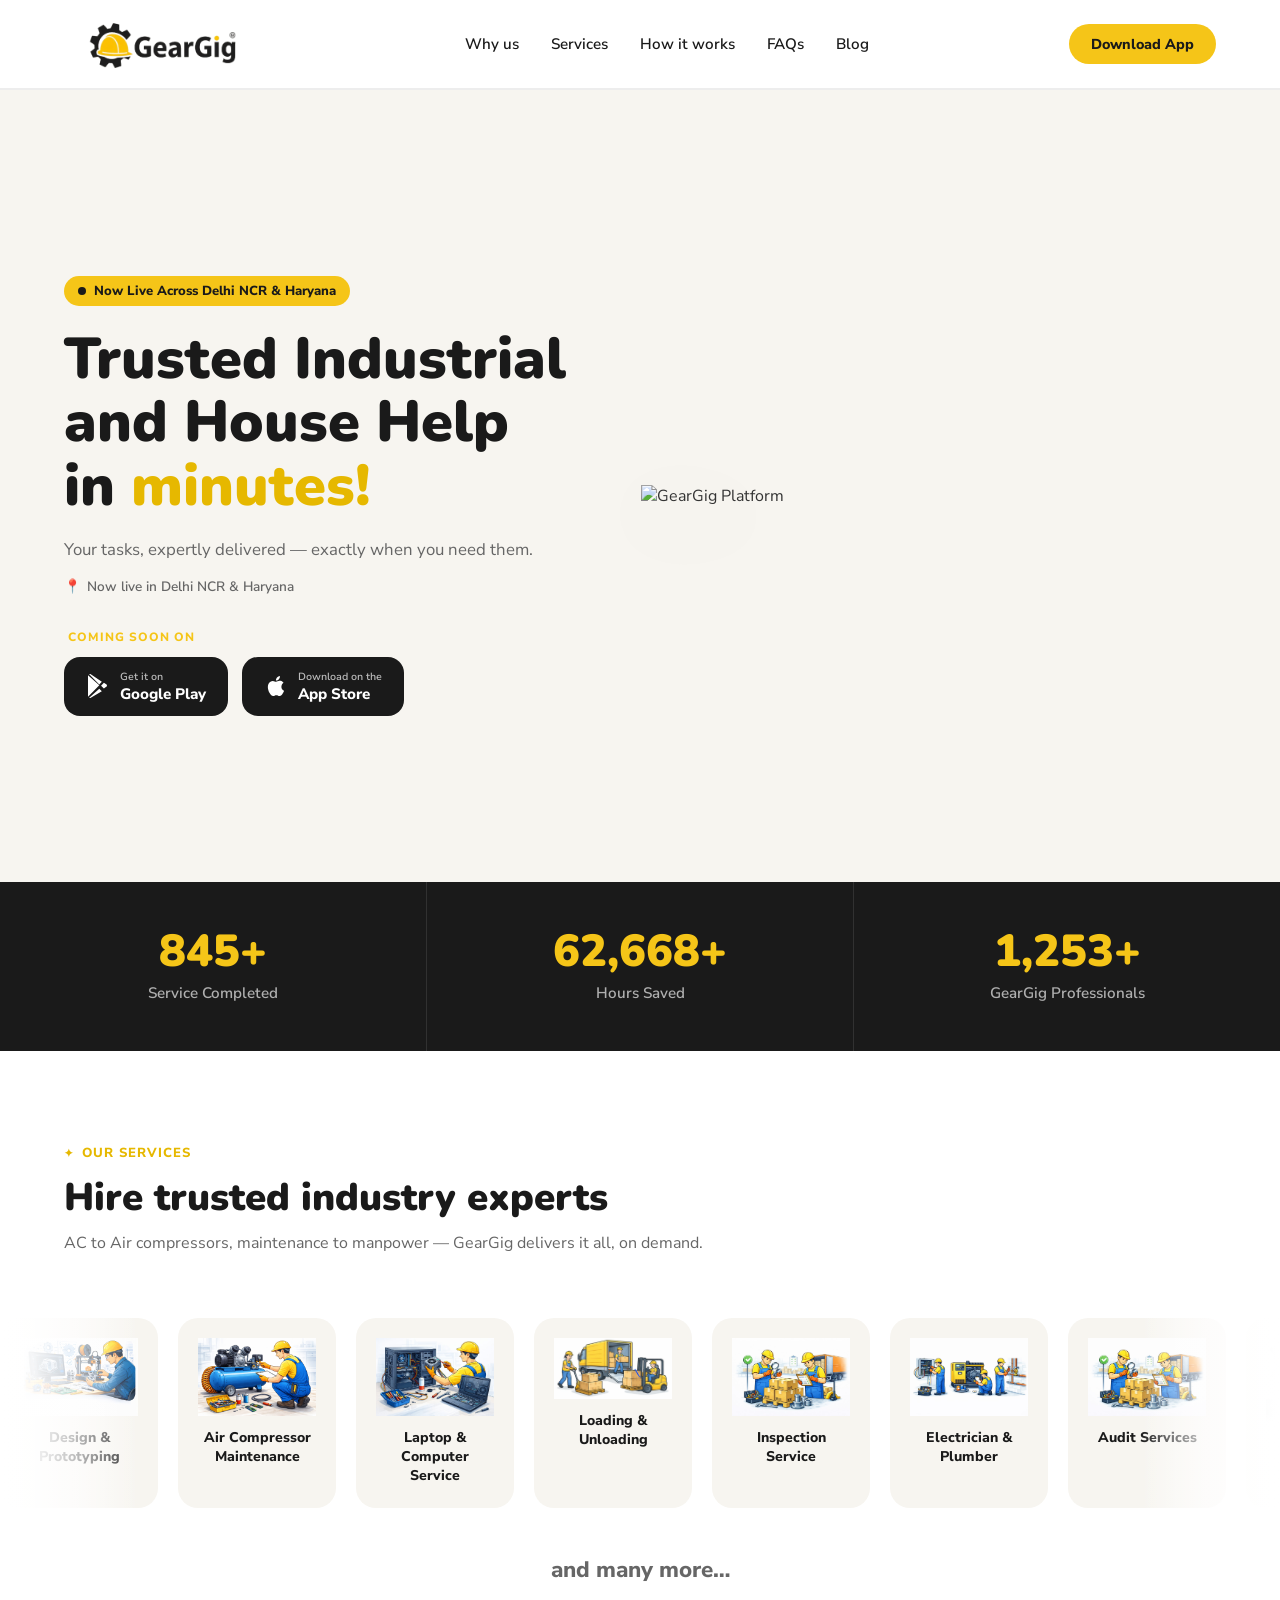
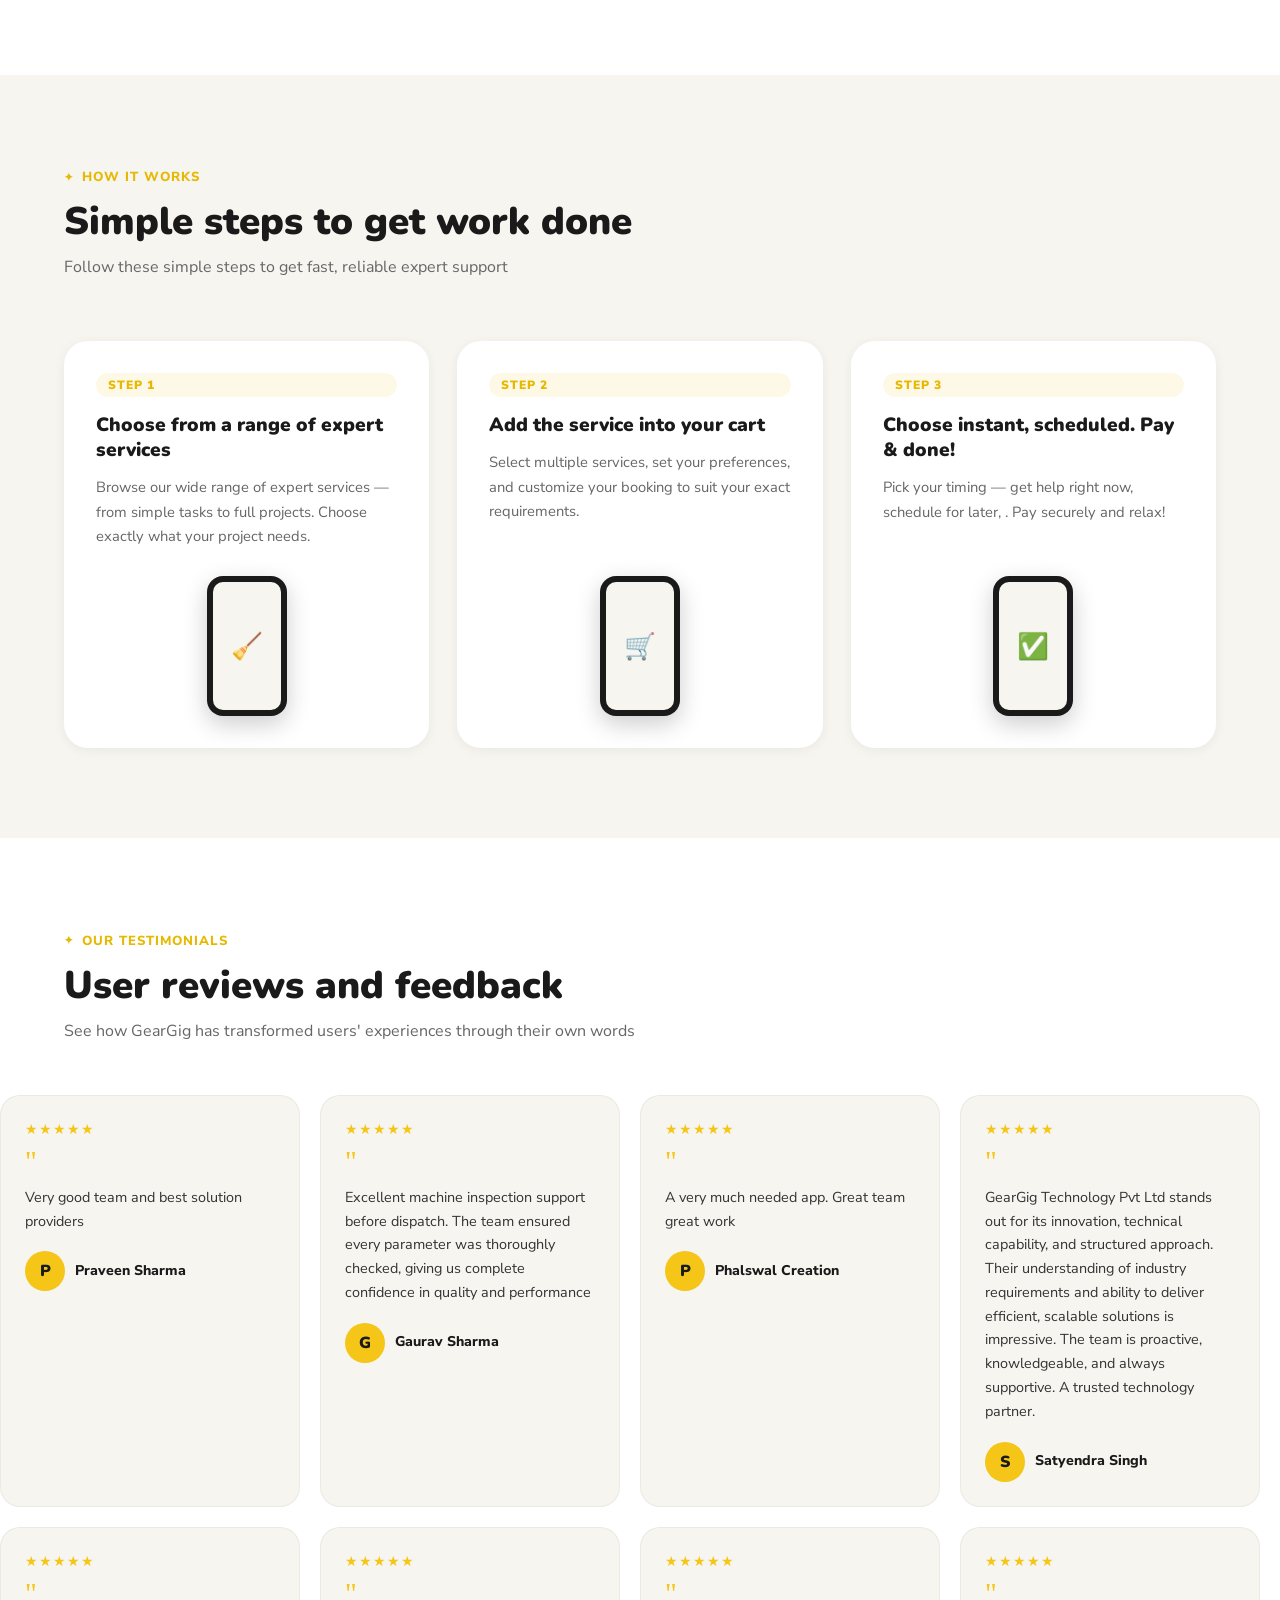
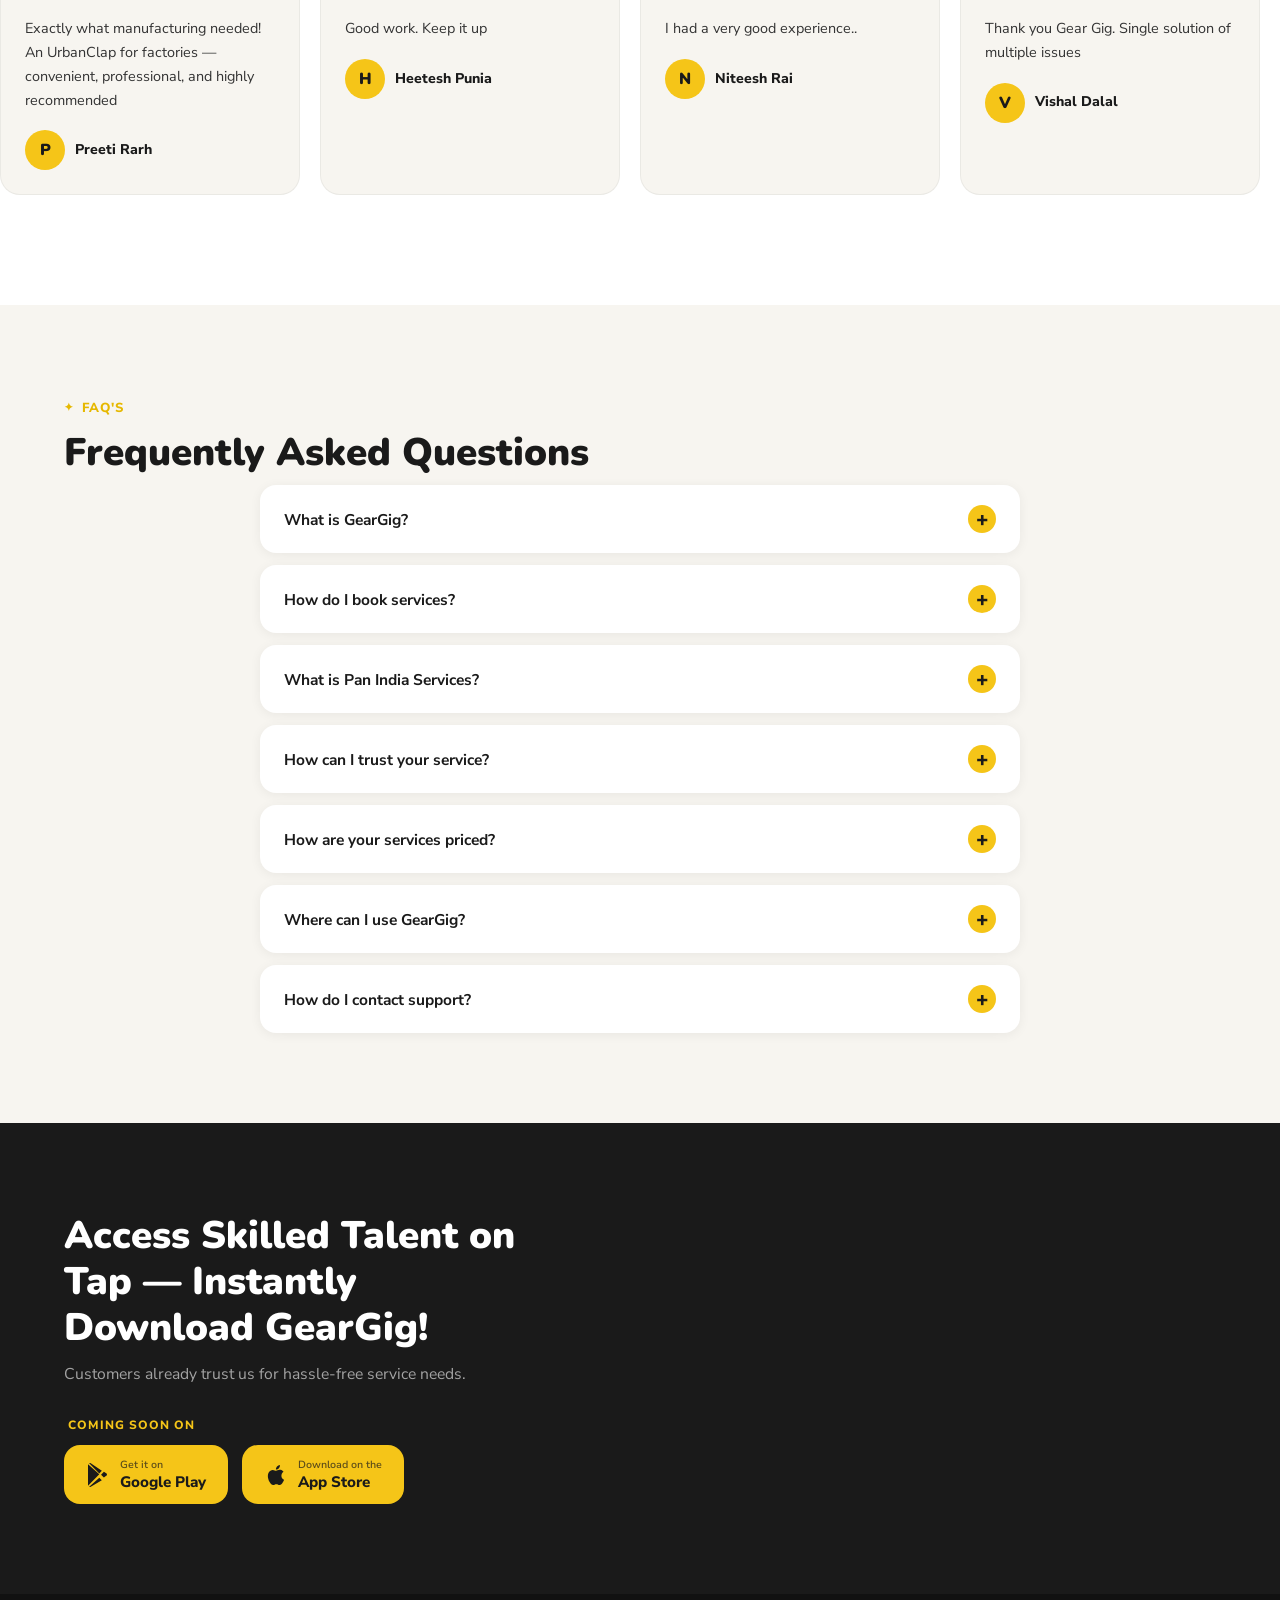
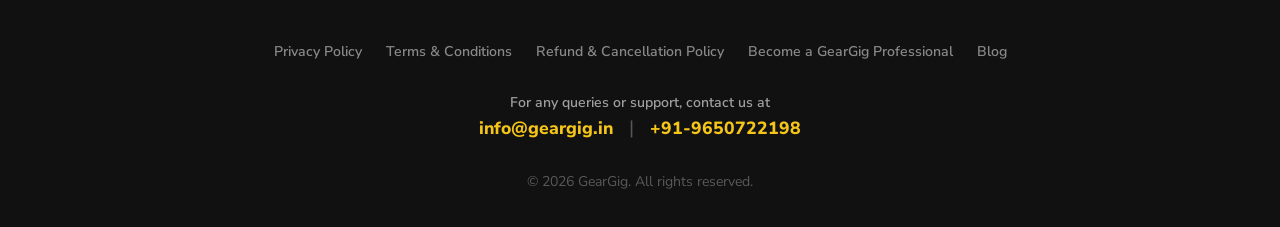
==== commit dbdc325b: "Fix FAQ accordion max-height to display full text" ====
--- a/geargig/index.html
+++ b/geargig/index.html
@@ -608,7 +608,6 @@
         </button>
         <div class="faq__answer">Pan India Service refers to services that are available across the entire country,
           allowing customers from any location to access and book them.
-
           Customers can request customized or quotation-based services such as prototyping & Product Development,
           business development, Business Development & Sourcing Support, Design & Automation Services. Based on the
           requirements, our experts will review the request and provide a detailed quotation. The customers can then
--- a/geargig/css/sections.css
+++ b/geargig/css/sections.css
@@ -175,7 +175,7 @@
   transition: max-height var(--transition-normal), padding var(--transition-normal);
 }
 .faq__item.open .faq__toggle  { transform: rotate(45deg); }
-.faq__item.open .faq__answer  { max-height: 250px; padding: 0 24px 22px; }
+.faq__item.open .faq__answer  { max-height: 1000px; padding: 0 24px 22px; }
 
 /* ══ CTA BANNER ══════════════════════════════ */
 .cta-banner {
